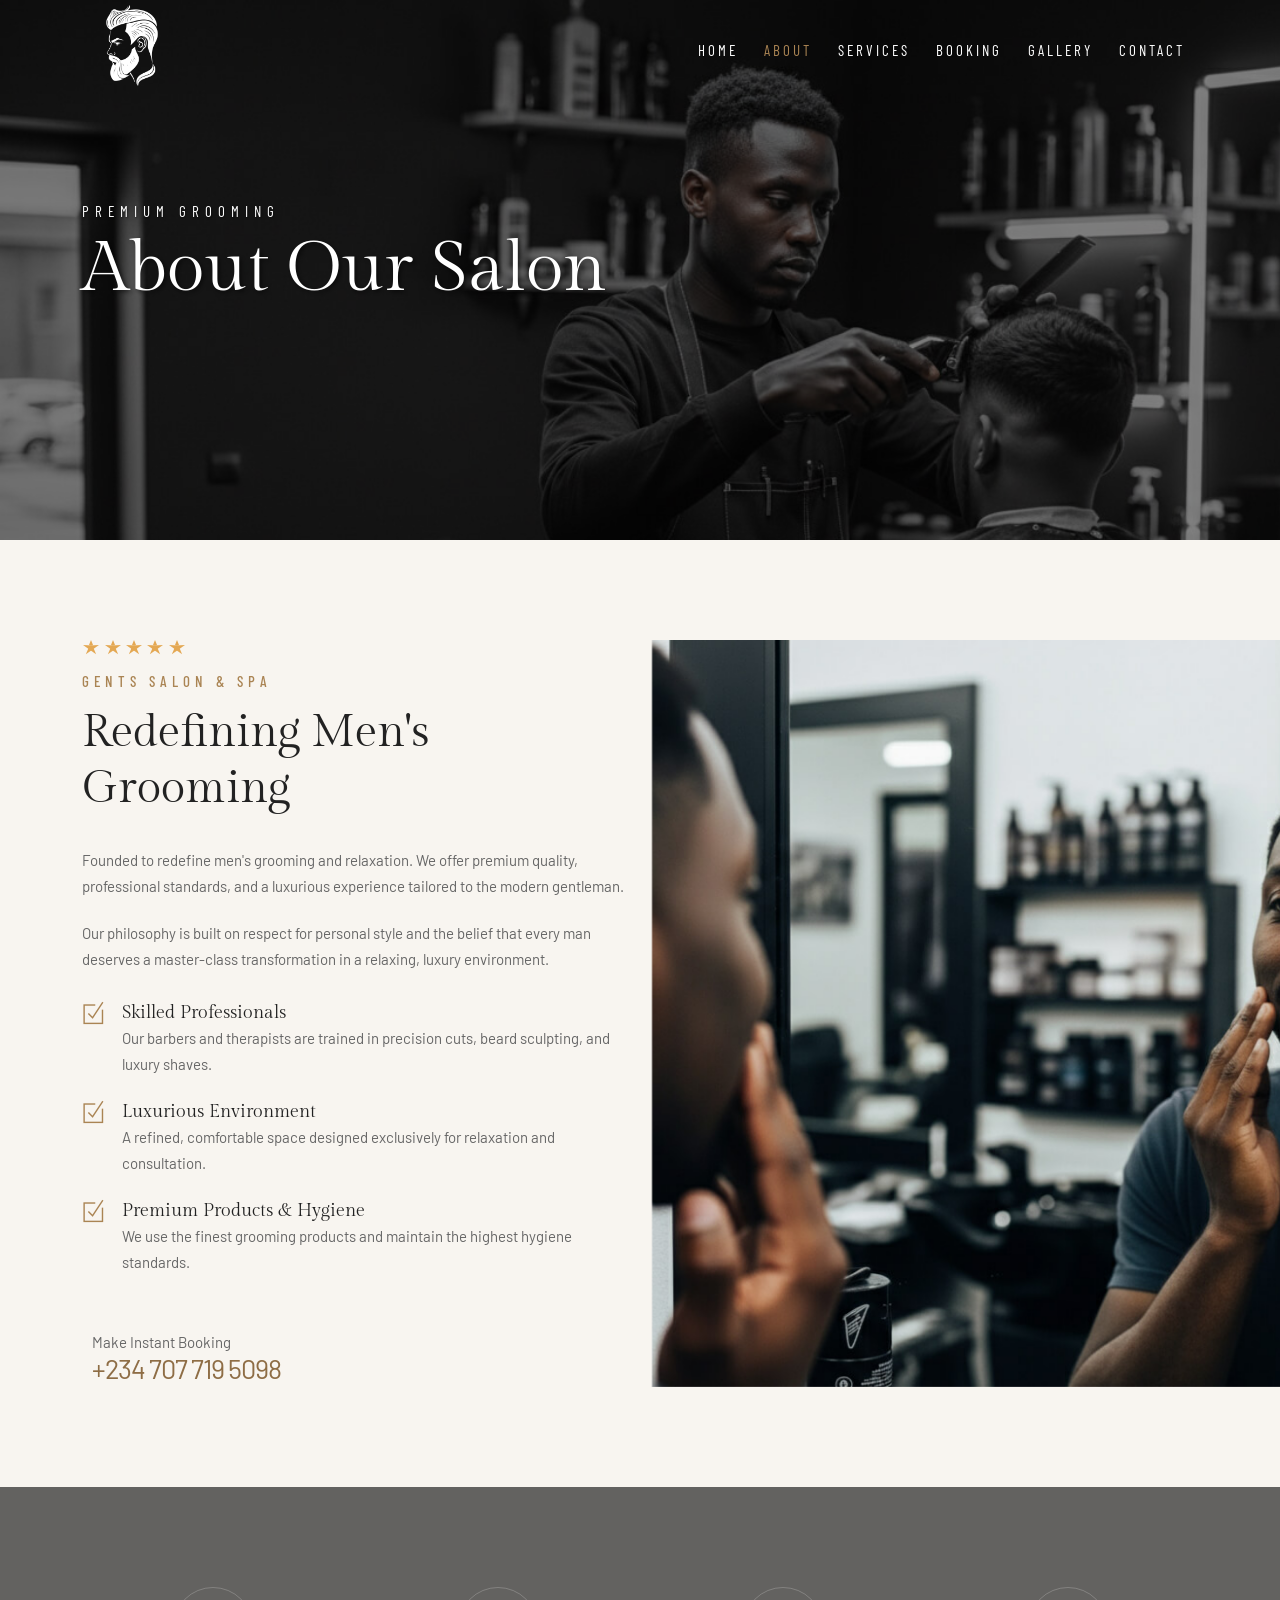
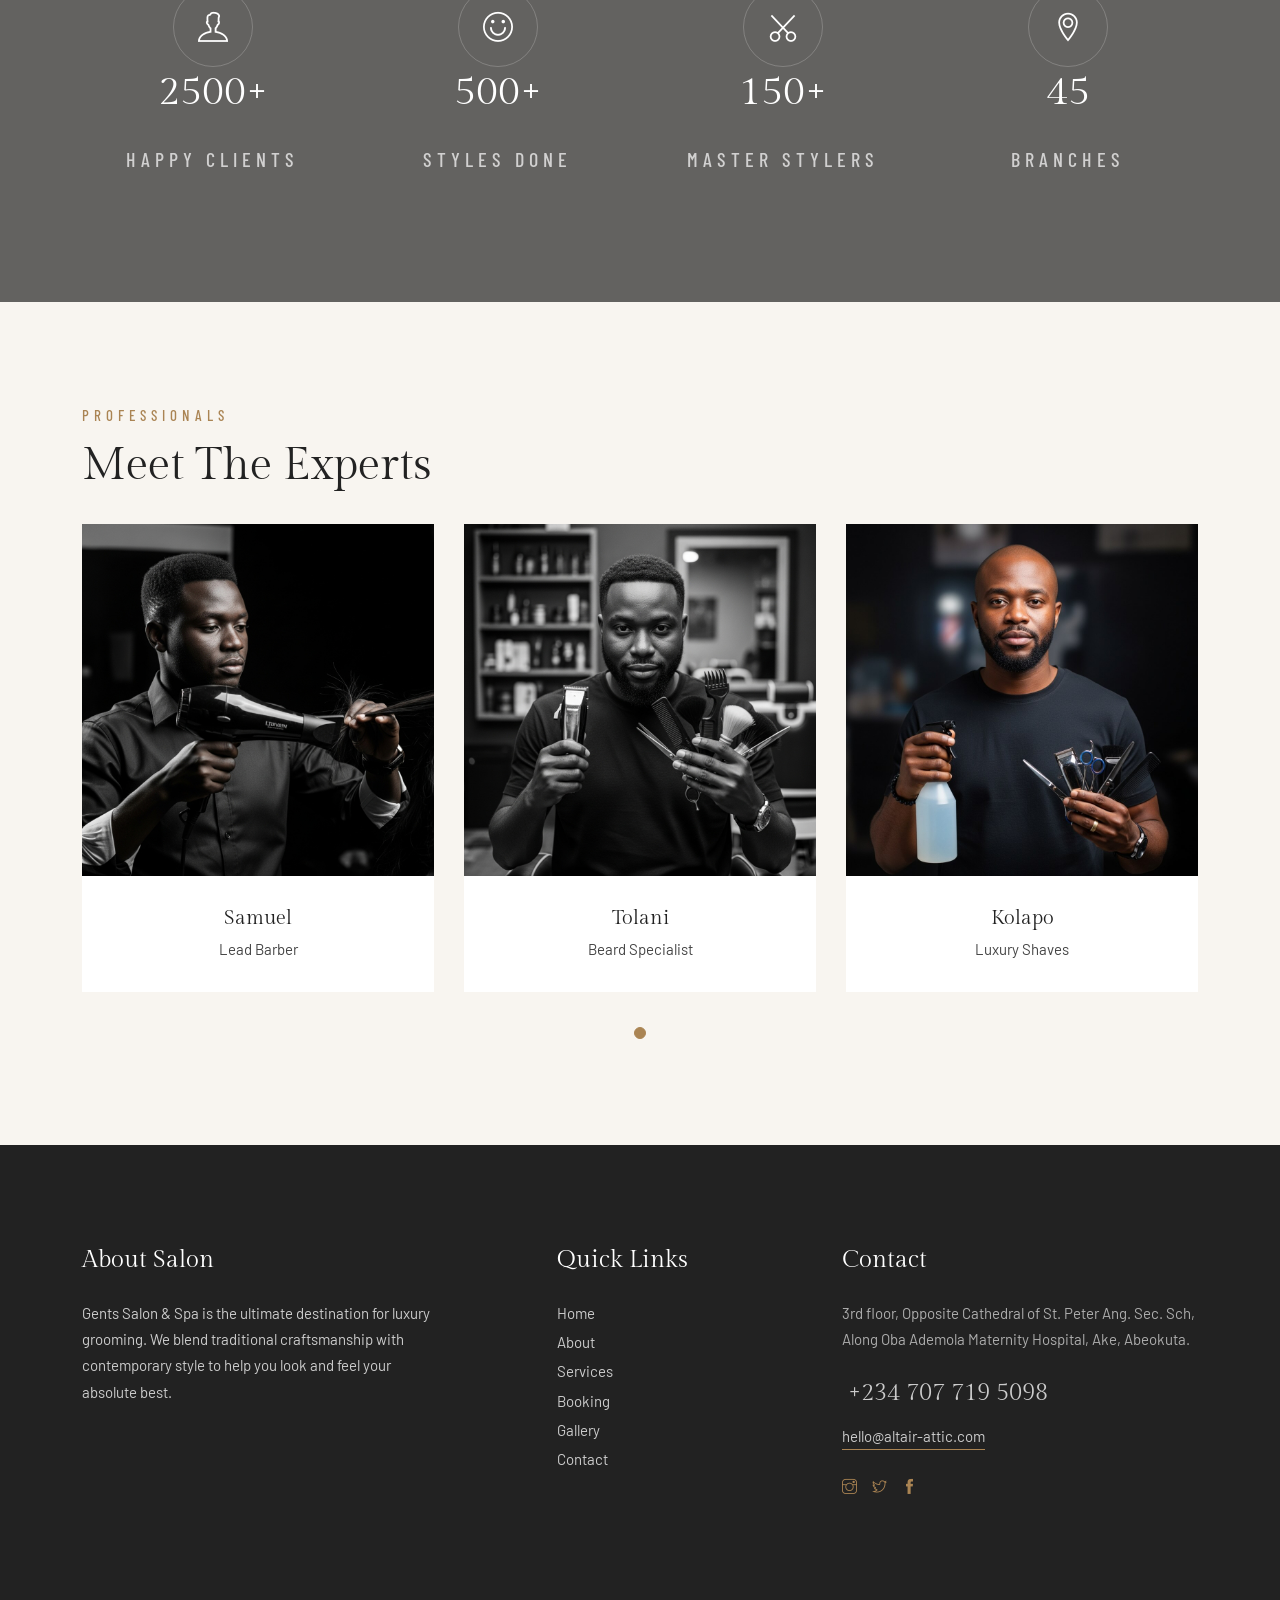
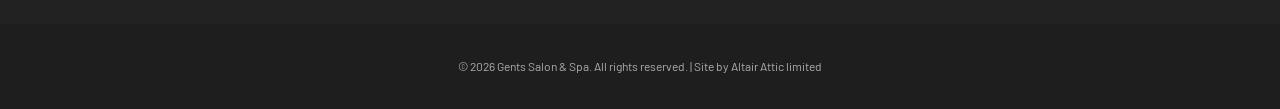
==== frontend1/about.html @ f6e3e0f7 "version2 salon code" ====
<!DOCTYPE html>
<html lang="en">

<head>
    <meta charset="UTF-8">
    <meta http-equiv="X-UA-Compatible" content="IE=edge" />
    <meta name="viewport" content="width=device-width, initial-scale=1, maximum-scale=1" />
    <title>About Us | Gents Salon & Spa</title>
    <meta name="description"
        content="Learn about Gents Salon & Spa, our mission to redefine men's grooming, and our commitment to luxury and professional standards.">
    <link rel="shortcut icon" href="assets/images/logo3.png" type="image/png">
    <link rel="preconnect" href="https://fonts.googleapis.com">
    <link rel="preconnect" href="https://fonts.gstatic.com" crossorigin>
    <link
        href="https://fonts.googleapis.com/css2?family=Barlow+Condensed:wght@300;400&family=Barlow:wght@400&family=Gilda+Display&display=swap"
        rel="stylesheet">
    <link rel="stylesheet" href="assets/css/plugins.css" />
    <link rel="stylesheet" href="assets/css/style.css" />
    <link rel="stylesheet" href="assets/css/salon-custom.css" />
</head>

<body>

    <!-- Progress scroll totop -->
    <div class="progress-wrap cursor-pointer">
        <svg class="progress-circle svg-content" width="100%" height="100%" viewBox="-1 -1 102 102">
            <path d="M50,1 a49,49 0 0,1 0,98 a49,49 0 0,1 0,-98" />
        </svg>
    </div>
    <!-- Navbar -->
    <nav class="navbar navbar-expand-lg">
        <div class="container">
            <!-- Logo -->
            <div class="logo-wrapper">
                <a class="logo" href="index.html"> <img src="assets/images/logo3.png" class="logo-img" alt=""> </a>
            </div>
            <!-- Button -->
            <button class="navbar-toggler" type="button" data-bs-toggle="collapse" data-bs-target="#navbar"
                aria-controls="navbar" aria-expanded="false" aria-label="Toggle navigation"> <span
                    class="navbar-toggler-icon"><i class="ti-menu"></i></span> </button>
            <!-- Menu -->
            <div class="collapse navbar-collapse" id="navbar">
                <ul class="navbar-nav ms-auto">
                    <li class="nav-item"><a class="nav-link" href="index.html">Home</a></li>
                    <li class="nav-item"><a class="nav-link active" href="about.html">About</a></li>
                    <li class="nav-item"><a class="nav-link" href="services.html">Services</a></li>
                    <li class="nav-item"><a class="nav-link" href="booking.html">Booking</a></li>
                    <li class="nav-item"><a class="nav-link" href="gallery.html">Gallery</a></li>
                    <li class="nav-item"><a class="nav-link" href="contact.html">Contact</a></li>
                </ul>
            </div>
        </div>
    </nav>
    <!-- Header Banner -->
    <div class="banner-header section-padding valign bg-img bg-fixed" data-overlay-dark="5"
        data-background="assets/images/slider/slider1.jpg">
        <div class="container">
            <div class="row">
                <div class="col-md-12 caption">
                    <h5>Premium Grooming</h5>
                    <h1>About Our Salon</h1>
                </div>
            </div>
        </div>
    </div>
    <!-- About -->
    <section class="about section-padding">
        <div class="container">
            <div class="row">
                <div class="col-md-6 mb-30 animate-box" data-animate-effect="fadeInUp">
                    <span>
                        <i class="star-rating"></i>
                        <i class="star-rating"></i>
                        <i class="star-rating"></i>
                        <i class="star-rating"></i>
                        <i class="star-rating"></i>
                    </span>
                    <div class="section-subtitle">Gents Salon & Spa</div>
                    <div class="section-title">Redefining Men's Grooming</div>
                    <p>Founded to redefine men's grooming and relaxation. We offer premium quality, professional
                        standards, and a luxurious experience tailored to the modern gentleman.</p>
                    <p>Our philosophy is built on respect for personal style and the belief that every man deserves a
                        master-class transformation in a relaxing, luxury environment.</p>

                    <ul class="list-unstyled mt-30">
                        <li class="d-flex align-items-start mb-20">
                            <div class="icon color-5 me-3" style="font-size: 24px;"><i class="ti-check-box"></i></div>
                            <div>
                                <h6 class="mb-0"
                                    style="color: #222; font-size: 18px; text-transform: none; letter-spacing: normal;">
                                    Skilled Professionals</h6>
                                <p class="mb-4">Our barbers and therapists are trained in precision cuts, beard
                                    sculpting, and luxury shaves.</p>
                            </div>
                        </li>
                        <li class="d-flex align-items-start mb-20">
                            <div class="icon color-5 me-3" style="font-size: 24px;"><i class="ti-check-box"></i></div>
                            <div>
                                <h6 class="mb-0"
                                    style="color: #222; font-size: 18px; text-transform: none; letter-spacing: normal;">
                                    Luxurious Environment</h6>
                                <p class="mb-4">A refined, comfortable space designed exclusively for relaxation and
                                    consultation.</p>
                            </div>
                        </li>
                        <li class="d-flex align-items-start">
                            <div class="icon color-5 me-3" style="font-size: 24px;"><i class="ti-check-box"></i></div>
                            <div>
                                <h6 class="mb-0"
                                    style="color: #222; font-size: 18px; text-transform: none; letter-spacing: normal;">
                                    Premium Products & Hygiene</h6>
                                <p class="mb-4">We use the finest grooming products and maintain the highest hygiene
                                    standards.</p>
                            </div>
                        </li>
                    </ul>

                    <!-- reservation -->
                    <div class="reservations mt-30">
                        <div class="icon"><span class="flaticon flaticon-call"></span></div>
                        <div class="text">
                            <p>Make Instant Booking</p> <a href="tel:+2347077195098">+234 707 719 5098</a>
                        </div>
                    </div>
                </div>
                <div class="col-md-6 mb-md-0 mb-30 animate-box" data-animate-effect="fadeInUp">
                    <div class="gallery-img" style="height: 100%; width: 120%;">
                        <img src="assets/images/slider/slider2.jpg" alt="" class="about-img">
                    </div>
                </div>
            </div>
        </div>
    </section>

    <!-- Facts Section -->
    <section class="section-padding bg-fixed bg-img" data-overlay-dark="6"
        data-background="assets/images/slider/slider3.jpg">
        <div class="container">
            <div class="row">
                <div class="col-md-3">
                    <div class="text-center mb-30">
                        <div class="icon-circle-wrap rounded-circle mx-auto mb-20"
                            style="width: 80px; height: 80px; border: 1px solid rgba(255,255,255,0.2); display: flex; align-items: center; justify-content: center;">
                            <i class="ti-user" style="font-size: 30px; color: #fff;"></i>
                        </div>
                        <h2 class="section-title text-white mb-0" style="font-size: 40px !important;">2500+</h2>
                        <h6 class="section-subtitle" style="color: rgba(255,255,255,0.7) !important;">Happy Clients</h6>
                    </div>
                </div>
                <div class="col-md-3">
                    <div class="text-center mb-30">
                        <div class="icon-circle-wrap rounded-circle mx-auto mb-20"
                            style="width: 80px; height: 80px; border: 1px solid rgba(255,255,255,0.2); display: flex; align-items: center; justify-content: center;">
                            <i class="ti-face-smile" style="font-size: 30px; color: #fff;"></i>
                        </div>
                        <h2 class="section-title text-white mb-0" style="font-size: 40px !important;">500+</h2>
                        <h6 class="section-subtitle" style="color: rgba(255,255,255,0.7) !important;">Styles Done</h6>
                    </div>
                </div>
                <div class="col-md-3">
                    <div class="text-center mb-30">
                        <div class="icon-circle-wrap rounded-circle mx-auto mb-20"
                            style="width: 80px; height: 80px; border: 1px solid rgba(255,255,255,0.2); display: flex; align-items: center; justify-content: center;">
                            <i class="ti-cut" style="font-size: 30px; color: #fff;"></i>
                        </div>
                        <h2 class="section-title text-white mb-0" style="font-size: 40px !important;">150+</h2>
                        <h6 class="section-subtitle" style="color: rgba(255,255,255,0.7) !important;">Master Stylers
                        </h6>
                    </div>
                </div>
                <div class="col-md-3">
                    <div class="text-center mb-30">
                        <div class="icon-circle-wrap rounded-circle mx-auto mb-20"
                            style="width: 80px; height: 80px; border: 1px solid rgba(255,255,255,0.2); display: flex; align-items: center; justify-content: center;">
                            <i class="ti-location-pin" style="font-size: 30px; color: #fff;"></i>
                        </div>
                        <h2 class="section-title text-white mb-0" style="font-size: 40px !important;">45</h2>
                        <h6 class="section-subtitle" style="color: rgba(255,255,255,0.7) !important;">Branches</h6>
                    </div>
                </div>
            </div>
        </div>
    </section>

    <!-- Team -->
    <section class="team section-padding bg-cream">
        <div class="container">
            <div class="row">
                <div class="col-md-12">
                    <div class="section-subtitle">Professionals</div>
                    <div class="section-title">Meet The Experts</div>
                </div>
            </div>
            <div class="row">
                <div class="col-md-12 owl-carousel owl-theme">
                    <div class="item">
                        <div class="img"> <img src="assets/images/style/style1.png" alt=""> </div>
                        <div class="info">
                            <h6>Samuel</h6>
                            <p>Lead Barber</p>
                            <div class="social valign">
                                <div class="full-width">
                                    <a href="#"><i class="ti-instagram"></i></a>
                                    <a href="#"><i class="ti-facebook"></i></a>
                                </div>
                            </div>
                        </div>
                    </div>
                    <div class="item">
                        <div class="img"> <img src="assets/images/style/style2.png" alt=""> </div>
                        <div class="info">
                            <h6>Tolani</h6>
                            <p>Beard Specialist</p>
                            <div class="social valign">
                                <div class="full-width">
                                    <a href="#"><i class="ti-instagram"></i></a>
                                    <a href="#"><i class="ti-facebook"></i></a>
                                </div>
                            </div>
                        </div>
                    </div>
                    <div class="item">
                        <div class="img"> <img src="assets/images/style/style3.png" alt=""> </div>
                        <div class="info">
                            <h6>Kolapo</h6>
                            <p>Luxury Shaves</p>
                            <div class="social valign">
                                <div class="full-width">
                                    <a href="#"><i class="ti-instagram"></i></a>
                                    <a href="#"><i class="ti-facebook"></i></a>
                                </div>
                            </div>
                        </div>
                    </div>
                </div>
            </div>
        </div>
    </section>

    <!-- Footer -->
    <footer class="footer">
        <div class="footer-top">
            <div class="container">
                <div class="row">
                    <div class="col-md-4">
                        <div class="footer-column footer-about">
                            <h3 class="footer-title">About Salon</h3>
                            <p class="footer-about-text">Gents Salon & Spa is the ultimate destination for luxury
                                grooming. We blend traditional craftsmanship with contemporary style to help you look
                                and feel your absolute best.</p>
                        </div>
                    </div>
                    <div class="col-md-3 offset-md-1">
                        <div class="footer-column footer-explore clearfix">
                            <h3 class="footer-title">Quick Links</h3>
                            <ul class="footer-explore-list list-unstyled">
                                <li><a href="index.html">Home</a></li>
                                <li><a href="about.html">About</a></li>
                                <li><a href="services.html">Services</a></li>
                                <li><a href="booking.html">Booking</a></li>
                                <li><a href="gallery.html">Gallery</a></li>
                                <li><a href="contact.html">Contact</a></li>
                            </ul>
                        </div>
                    </div>
                    <div class="col-md-4">
                        <div class="footer-column footer-contact">
                            <h3 class="footer-title">Contact</h3>
                            <p class="footer-contact-text">3rd floor, Opposite Cathedral of St. Peter Ang. Sec. Sch,
                                Along Oba Ademola Maternity Hospital, Ake, Abeokuta.</p>
                            <div class="footer-contact-info">
                                <p class="footer-contact-phone"><span class="flaticon flaticon-call"></span> +234 707
                                    719 5098
                                </p>
                                <p class="footer-contact-mail">hello@altair-attic.com</p>
                            </div>
                            <div class="footer-about-social-list">
                                <a href="#"><i class="ti-instagram"></i></a>
                                <a href="#"><i class="ti-twitter"></i></a>
                                <a href="#"><i class="ti-facebook"></i></a>
                            </div>
                        </div>
                    </div>
                </div>
            </div>
        </div>
        <div class="footer-bottom">
            <div class="container">
                <div class="row">
                    <div class="col-md-12">
                        <div class="footer-bottom-inner">
                            <p class="footer-bottom-copy-right">&copy; 2026 Gents Salon & Spa. All rights reserved. |
                                Site by Altair Attic limited
                            </p>
                        </div>
                    </div>
                </div>
            </div>
        </div>
    </footer>
    <!-- jQuery -->
    <script src="assets/js/jquery-3.7.1.min.js"></script>
    <script src="assets/js/jquery-migrate-3.5.0.min.js"></script>
    <script src="assets/js/modernizr-2.6.2.min.js"></script>
    <script src="assets/js/imagesloaded.pkgd.min.js"></script>
    <script src="assets/js/jquery.isotope.v3.0.2.js"></script>
    <script src="assets/js/pace.js"></script>
    <script src="assets/js/popper.min.js"></script>
    <script src="assets/js/bootstrap.min.js"></script>
    <script src="assets/js/scrollIt.min.js"></script>
    <script src="assets/js/jquery.waypoints.min.js"></script>
    <script src="assets/js/owl.carousel.min.js"></script>
    <script src="assets/js/jquery.stellar.min.js"></script>
    <script src="assets/js/jquery.magnific-popup.js"></script>
    <script src="assets/js/YouTubePopUp.js"></script>
    <script src="assets/js/select2.js"></script>
    <script src="assets/js/datepicker.js"></script>
    <script src="assets/js/smooth-scroll.min.js"></script>
    <script src="assets/js/custom.js"></script>
</body>

</html>
---- frontend1/assets/css/style.css ----
/* -------------------------------------------------------

 01. Basics style
 02. Helper style
 03. Selection style 
 04. Preloader style
 05. Owl-Theme custom style
 06. Section style
 07. Navbar style
 08. Header style
 09. Slider-fade style (Homepage Slider)
 10. Slider style (Inner Page Slider)
 11. Kenburns Slider style
 12. Slider Grid Background style
 13. Page Banner Header style
 14. Video Background style
 15. Team style
 16. Rooms 2 style
 17. Rooms 3 style
 18. Rooms Page style
 19. Services style
 20. Restaurant Menu style
 21. Facilties style
 22. Clients style
 23. Gallery style
 24. Promo Video and Testimonials style
 25. Booking style
 26. Pricing style
 27. Careers style
 28. Accordion Box (for Faqs) style
 29. News 1 style
 30. News 2 style
 31. Post style
 32. Contact style
 33. Buttons style
 34. Coming Soon
 35. 404 Page style
 36. Footer style
 37. toTop Button style
 38. Overlay Effect Bg image style
 39. Responsive (Media Query)
 
------------------------------------------------------- */


/* ======= Basic style ======= */
html,
body {
    -moz-osx-font-smoothing: grayscale;
    -webkit-font-smoothing: antialiased;
    -moz-font-smoothing: antialiased;
    font-smoothing: antialiased;
}
* {
    margin: 0;
    padding: 0;
    -webkit-box-sizing: border-box;
    box-sizing: border-box;
    outline: none;
    list-style: none;
    word-wrap: break-word;
}
body {
    font-family: 'Barlow', sans-serif;
    font-size: 15px;
    font-weight: 400;
    line-height: 1.75em;
    color: #666;
    overflow-x: hidden !important;
}
p {
    font-family: 'Barlow', sans-serif;
    font-size: 15px;
    font-weight: 400;
    line-height: 1.75em;
    color: #666;
    margin-bottom: 20px;
}
h1,
h2,
h3,
h4,
h5,
h6 {
    font-family: 'Gilda Display', serif;;
    font-weight: 400;
    line-height: 1.25em;
    margin: 0 0 20px 0;
    color: #222;
}
img {
    width: 100%;
    height: auto;
}
img {
    -webkit-transition: all 0.5s;
    -o-transition: all 0.5s;
    transition: all 0.5s;
    color: #f4f4f4;
}
span,
a,
a:hover {
    display: inline-block;
    text-decoration: none;
    color: inherit;
}
b {
    font-weight: 400;
    color: #aa8453;
}

/* text field */
input[type="password"]:focus,
input[type="email"]:focus,
input[type="text"]:focus,
input[type="file"]:focus,
input[type="radio"]:focus,
input[type="checkbox"]:focus,
textarea:focus {
    outline: none;
}
input[type="password"],
input[type="email"],
input[type="text"],
input[type="file"],
textarea {
    max-width: 100%;
    margin-bottom: 15px;
    padding: 10px 0;
    height: auto;
    background-color: transparent;
    -webkit-box-shadow: none;
    box-shadow: none;
    border-width: 0 0 1px;
    border-style: solid;
    display: block;
    width: 100%;
    line-height: 1.5em;
    font-family: 'Barlow', sans-serif;
    font-size: 15px;
    font-weight: 400;
    color: #666;
    background-image: none;
    border-bottom: 1px solid #ececec;
    border-color: ease-in-out .15s, box-shadow ease-in-out .15s;
}
input:focus,
textarea:focus {
    border-bottom-width: 1px;
    border-color: #aa8453;
}
input[type="submit"],
input[type="reset"],
input[type="button"],
button {
    text-shadow: none;
    -webkit-box-shadow: none;
    box-shadow: none;
    line-height: 1.75em;
    -webkit-transition: background-color .15s ease-out;
    transition: background-color .15s ease-out;
    background: transparent;
    border: 0px solid transparent;
}
input[type="submit"]:hover,
input[type="reset"]:hover,
input[type="button"]:hover,
button:hover {
    border: 0px solid transparent;
}
select {
    padding: 10px;
    border-radius: 5px;
}
table,
th,
tr,
td {
    border: 1px solid #f8f5f0;
}
th,
tr,
td {
    padding: 10px;
}
input[type="radio"],
input[type="checkbox"] {
    display: inline;
}
input[type="submit"] {
    font-weight: 400;
    font-family: 'Gilda Display', serif;;
    text-transform: uppercase;
    background: #aa8453;
    color: #fff;
    padding: 8px 24px;
    margin: 0;
    position: relative;
    font-size: 15px;
    letter-spacing: 3px;
}
.alert-success {
    background: transparent;
    color: #666;
    border: 1px solid #aa8453;
    border-radius: 0px;
}

/* placeholder */
::-webkit-input-placeholder {
    color: #666;
    font-size: 15px;
    font-weight: 400;
}
:-moz-placeholder {
    color: #666;
}
::-moz-placeholder {
    color: #666;
    opacity: 1;
}
:-ms-input-placeholder {
    color: #666;
}

/* blockquote */
blockquote {
    padding: 45px;
    display: block;
    position: relative;
    background-color: #f8f5f0;
    overflow: hidden;
    margin: 35px 0;
    font-size: 15px;
    font-weight: 400;
    line-height: 1.75em;
    color: #666;
}
blockquote p {
    font-family: inherit;
    margin-bottom: 0 !important;
    color: inherit;
    max-width: 650px;
    width:100%;
    position:relative;
    z-index:3;
}
blockquote:before {
    content: '\e645';
    font-family: 'Themify';
    position: absolute;
    right: 40px;
    bottom: 40px;
    font-size: 110px;
    opacity: 0.07;
    line-height: 1;
    color: #222;
}
blockquote p {
    margin-bottom: 0;
}
blockquote p a {
    color:inherit;
}
blockquote cite {
    display:inline-block;
    font-size: 15px;
    position:relative;
    padding-left: 60px;
    border-color:inherit;
    line-height:1;
    margin-top: 22px;
    font-style:normal;
    color: #aa8453;
    font-weight: 400;
}
blockquote cite:before {
    content: '';
    position: absolute;
    left: 0;
    bottom: 5px;
    width: 45px;
    height: 1px;
    border-top: 1px solid; 
    border-color:inherit;
    color: #aa8453;
}


/* ======= Helper style ======= */
.mt-0 {
  margin-top: 0 !important;
}
.mt-15 {
  margin-top: 15px !important;
}
.mt-20 {
  margin-top: 20px !important;
}
.mt-30 {
  margin-top: 30px !important;
}
.mt-60 {
  margin-top: 60px !important;
}
.mt-90 {
  margin-top: 90px !important;
}
.mb-0 {
  margin-bottom: 0 !important;
}
.mb-30 {
  margin-bottom: 30px !important;
}
.mb-60 {
  margin-bottom: 60px !important;
}
.mb-90 {
  margin-bottom: 90px !important;
}
.pb-0 {
  padding-bottom: 0 !important;
}
.no-padding {
  padding: 0 !important;
}

/* important */
.o-hidden {
    overflow: hidden;
}
.position-re {
    position: relative;
}
.full-width {
    width: 100%;
}
.bg-img {
    background-size: cover;
    background-repeat: no-repeat;
}
.bg-fixed {
    background-attachment: fixed;
}
.pattern {
    background-repeat: repeat;
    background-size: auto;
}
.bold {
    font-weight: 600;
}
.count {
    font-family: 'Gilda Display', serif;;
}
.valign {
    display: -webkit-box;
    display: -ms-flexbox;
    display: flex;
    -webkit-box-align: center;
    -ms-flex-align: center;
    align-items: center;
}
.v-middle {
    position: absolute;
    width: 100%;
    top: 50%;
    left: 0;
    -webkit-transform: translate(0%, -50%);
    transform: translate(0%, -50%);
}
.v-bottom {
    position: absolute;
    width: 100%;
    bottom: 5%;
    left: 0;
    -webkit-transform: translate(0%, -5%);
    transform: translate(0%, -5%);
}
.js .animate-box {
    opacity: 0;
}

:root { scroll-behavior: auto; }

.owl-carousel .owl-nav button.owl-next, 
.owl-carousel .owl-nav button.owl-prev, 
.owl-carousel button.owl-dot {
    outline: none;
}

/* background & color */
.bg-blck {
    background: #222;
}
.bg-cream {
    background: #f8f5f0 ;
}
.color-1 {
color: #fff;
}
.color-2 {
color: #adadad;
}
.color-3 {
color: #666;
}
.color-4 {
color: #222;
}
.color-5 {
color: #aa8453;
}

/* star - white  */
.star {
  position: relative;
  display: inline-block;
  width: 0;
  height: 0;
  margin-left: 0.9em;
  margin-right: 0.9em;
  margin-bottom: 1.2em;
  border-right: 0.3em solid transparent;
  border-bottom: 0.7em solid #fff;
  border-left: 0.3em solid transparent;
  /* Controlls the size of the stars. */
  font-size: 8px;
}
.star:before, .star:after {
  content: "";
  display: block;
  width: 0;
  height: 0;
  position: absolute;
  top: 0.6em;
  left: -1em;
  border-right: 1em solid transparent;
  border-bottom: 0.7em solid #fff;
  border-left: 1em solid transparent;
  transform: rotate(-35deg);
}
.star:after {
  transform: rotate(35deg);
}
/* Star rating  */
.star-rating {
  position: relative;
  display: inline-block;
  width: 0;
  height: 0;
  margin-left: 0.9em;
  margin-right: 0.9em;
  margin-bottom: 2em;
  border-right: 0.3em solid transparent;
  border-bottom: 0.7em solid #e4a853;
  border-left: 0.3em solid transparent;
  /* Controlls the size of the stars. */
  font-size: 8px;
}
.star-rating:before, .star-rating:after {
  content: "";
  display: block;
  width: 0;
  height: 0;
  position: absolute;
  top: 0.6em;
  left: -1em;
  border-right: 1em solid transparent;
  border-bottom: 0.7em solid #e4a853;
  border-left: 1em solid transparent;
  transform: rotate(-35deg);
}
.star-rating:after {
  transform: rotate(35deg);
}


/* ======= Selection style ======= */
::-webkit-selection {
    color: #fff;
    background: #aa8453;
}
::-moz-selection {
    color: #fff;
    background: #aa8453;
}
::selection {
    color: #fff;
    background: #aa8453;
}


/* ======= Preloader style ======= */
.preloader-bg,
#preloader {
    position: fixed;
    width: 100%;
    height: 100%;
    overflow: hidden;
    background: #fff;
    z-index: 999999;
}
#preloader {
    display: table;
    table-layout: fixed;
}
#preloader-status {
    display: table-cell;
    vertical-align: middle;
}
.preloader-position {
    position: relative;
    margin: 0 auto;
    text-align: center;
    -webkit-box-sizing: border-box;
    -moz-box-sizing: border-box;
    -ms-box-sizing: border-box;
    -o-box-sizing: border-box;
    box-sizing: border-box;
}
.loader {
    position: relative;
    width: 70px;
    height: 70px;
    left: 50%;
    top: auto;
    margin-left: -35px;
    margin-top: 1px;
    -webkit-animation: rotate 1s infinite linear;
    -moz-animation: rotate 1s infinite linear;
    -ms-animation: rotate 1s infinite linear;
    -o-animation: rotate 1s infinite linear;
    animation: rotate 1s infinite linear;
    border: 1px solid rgba(0,0,0, 0.1);
    -webkit-border-radius: 50%;
    -moz-border-radius: 50%;
    -ms-border-radius: 50%;
    -o-border-radius: 50%;
    border-radius: 50%;
}
.loader span {
    position: absolute;
    width: 70px;
    height: 70px;
    top: -1px;
    left: -1px;
    border: 1px solid transparent;
    border-top: 1px solid #aa8453;
    -webkit-border-radius: 50%;
    -moz-border-radius: 50%;
    -ms-border-radius: 50%;
    -o-border-radius: 50%;
    border-radius: 50%;
}
@-webkit-keyframes rotate {
    0% {
        -webkit-transform: rotate(0deg);
    }
    100% {
        -webkit-transform: rotate(360deg);
    }
}
@keyframes rotate {
    0% {
        transform: rotate(0deg);
    }
    100% {
        transform: rotate(360deg);
    }
}


/* ======= Owl-Theme custom style ======= */
.owl-theme .owl-nav.disabled + .owl-dots {
    margin-top: 0px;
    line-height: 1.5;
    display: block;
    outline: none;
}
.owl-theme .owl-dots .owl-dot span {
    width: 12px;
    height: 12px;
    margin: 0 3px;
    border-radius: 50%;
    background: transparent;
    border: 1px solid #ADADAD;
}
.owl-theme .owl-dots .owl-dot.active span,
.owl-theme .owl-dots .owl-dot:hover span {
    background: #aa8453;
    border: 1px solid #aa8453;
}




/* === owl carousel nav style  === */
.clients .owl-theme .owl-nav,
.team .owl-theme .owl-nav,
.slider-grid-bg .owl-theme .owl-nav,
.news .owl-theme .owl-nav,
.pricing .owl-theme .owl-nav,
.testimonials .owl-theme .owl-nav,
.rooms-page .owl-theme .owl-nav,
.rooms3 .owl-theme .owl-nav,
.rooms2 .owl-theme .owl-nav,
.rooms1 .owl-theme .owl-nav {
    position: absolute!important;
    top: 35%!important;
    bottom: auto!important;
    width: 100%
}
.clients .owl-theme .owl-nav,
.team .owl-theme .owl-nav,
.slider-grid-bg .owl-theme .owl-nav,
.news .owl-theme .owl-nav,
.pricing .owl-theme .owl-nav,
.testimonials .owl-theme .owl-nav,
.rooms-page .owl-theme .owl-nav,
.rooms3 .owl-theme .owl-nav,
.rooms2 .owl-theme .owl-nav,
.rooms1 .owl-theme .owl-nav{
    position: relative;
    position: absolute;
    bottom: 0;
    left: 50%;
    -webkit-transform: translateX(-50%);
    -ms-transform: translateX(-50%);
    transform: translateX(-50%);
}
.clients .owl-theme .owl-prev,
.team .owl-theme .owl-prev,
.slider-grid-bg .owl-theme .owl-prev,
.news .owl-theme .owl-prev,
.pricing .owl-theme .owl-prev,
.testimonials .owl-theme .owl-prev,
.rooms-page .owl-theme .owl-prev,
.rooms3 .owl-theme .owl-prev,
.rooms2 .owl-theme .owl-prev,
.rooms1 .owl-theme .owl-prev {
    left: 10px!important
}
.clients .owl-theme .owl-next,
.team .owl-theme .owl-next,
.slider-grid-bg .owl-theme .owl-next,
.news .owl-theme .owl-next,
.pricing .owl-theme .owl-next,
.testimonials .owl-theme .owl-next,
.rooms-page .owl-theme .owl-next,
.rooms3 .owl-theme .owl-next,
.rooms2 .owl-theme .owl-next,
.rooms1 .owl-theme .owl-next {
    right: 10px!important
}
.clients .owl-theme .owl-prev,
.clients .owl-theme .owl-next,
.team .owl-theme .owl-prev,
.team .owl-theme .owl-next,
.slider-grid-bg .owl-theme .owl-prev,
.slider-grid-bg .owl-theme .owl-next,
.news .owl-theme .owl-prev,
.news .owl-theme .owl-next,
.pricing .owl-theme .owl-prev,
.pricing .owl-theme .owl-next,
.testimonials .owl-theme .owl-prev,
.testimonials .owl-theme .owl-next,
.rooms-page .owl-theme .owl-prev,
.rooms-page .owl-theme .owl-next,
.rooms3 .owl-theme .owl-prev,
.rooms3 .owl-theme .owl-next,
.rooms2 .owl-theme .owl-prev,
.rooms2 .owl-theme .owl-next,
.rooms1 .owl-theme .owl-prev,
.rooms1 .owl-theme .owl-next {
    color: #fff;
    position: absolute!important;
    top: 50%;
    padding: 0;
    height: 50px;
    width: 50px;
    border-radius: 0%;
    -webkit-transform: translateY(-50%);
    -ms-transform: translateY(-50%);
    transform: translateY(-50%);
    background: #272727;
    border: 1px solid #272727;
    line-height: 0;
    text-align: center;
    font-size: 16px
}
.clients .owl-theme .owl-prev>span,
.clients .owl-theme .owl-next>span,
.team .owl-theme .owl-prev>span,
.team .owl-theme .owl-next>span,
.slider-grid-bg .owl-theme .owl-prev>span,
.slider-grid-bg .owl-theme .owl-next>span,
.news .owl-theme .owl-prev>span,
.news .owl-theme .owl-next>span,
.pricing .owl-theme .owl-prev>span,
.pricing .owl-theme .owl-next>span,
.testimonials .owl-theme .owl-prev>span,
.testimonials .owl-theme .owl-next>span,
.rooms-page .owl-theme .owl-prev>span,
.rooms-page .owl-theme .owl-next>span,
.rooms3 .owl-theme .owl-prev>span,
.rooms3 .owl-theme .owl-next>span,
.rooms2 .owl-theme .owl-prev>span,
.rooms2 .owl-theme .owl-next>span,
.rooms1 .owl-theme .owl-prev>span,
.rooms1 .owl-theme .owl-next>span {
    position: absolute;
    line-height: 0;
    top: 50%;
    left: 50%;
    -webkit-transform: translate(-50%, -50%);
    -ms-transform: translate(-50%, -50%);
    transform: translate(-50%, -50%)
}
.clients .owl-theme .owl-nav [class*=owl-],
.team .owl-theme .owl-nav [class*=owl-],
.slider-grid-bg .owl-theme .owl-nav [class*=owl-],
.news .owl-theme .owl-nav [class*=owl-],
.pricing .owl-theme .owl-nav [class*=owl-],
.testimonials .owl-theme .owl-nav [class*=owl-],
.rooms-page .owl-theme .owl-nav [class*=owl-],
.rooms3 .owl-theme .owl-nav [class*=owl-],
.rooms2 .owl-theme .owl-nav [class*=owl-],
.rooms1 .owl-theme .owl-nav [class*=owl-] {
    width: 40px;
    height: 40px;
    line-height: 34px;
    background: transparent;
    color: #fff;
    font-size: 11px;
    margin-right: 15px;
    margin-left: 15px;
    cursor: pointer;
    border: 1px solid rgba(255,255,255, 0.7);
    border-radius: 100%;
    transition: all 0.2s ease-in-out;
    transform: scale(1.0);
}
.clients .owl-theme .owl-nav [class*=owl-]:hover,
.team .owl-theme .owl-nav [class*=owl-]:hover,
.slider-grid-bg .owl-theme .owl-nav [class*=owl-]:hover,
.news .owl-theme .owl-nav [class*=owl-]:hover,
.pricing .owl-theme .owl-nav [class*=owl-]:hover,
.testimonials .owl-theme .owl-nav [class*=owl-]:hover,
.rooms-page .owl-theme .owl-nav [class*=owl-]:hover,
.rooms3 .owl-theme .owl-nav [class*=owl-]:hover,
.rooms2 .owl-theme .owl-nav [class*=owl-]:hover,
.rooms1 .owl-theme .owl-nav [class*=owl-]:hover {
    transform: scale(0.9);
    background: transparent;
    border: 1px solid #b19777;
    color: #FFF;
}
@media screen and (max-width: 768px) {
    .clients .owl-theme .owl-nav,
    .team .owl-theme .owl-nav,
    .slider-grid-bg .owl-theme .owl-nav,
    .news .owl-theme .owl-nav,
    .pricing .owl-theme .owl-nav,
    .testimonials .owl-theme .owl-nav,
    .rooms-page .owl-theme .owl-nav,
    .rooms3 .owl-theme .owl-nav,
    .rooms2 .owl-theme .owl-nav,
    .rooms1 .owl-theme .owl-nav {
        display: none;
    }
}


.news .owl-theme .owl-nav [class*=owl-] {
    opacity: 0;
}
.news .owl-theme:hover .owl-nav [class*=owl-] {
    opacity: 1;
}


/* ======= Section style ======= */
.section-padding {
    padding: 120px 0;
}
.section-padding2 {
    padding: 0 0 120px 0;
}
.section-padding h6 {
    color: #aa8453;
    font-size: 20px;
    margin-bottom: 20px;
}
.section-subtitle {
    font-size: 15px;
    font-family: 'Barlow Condensed', sans-serif;
    font-weight: 400;
    color: #666;
    text-transform: uppercase;
    position: relative;
    letter-spacing: 6px;
    margin-bottom: 5px;
}
.section-subtitle span {
 color: #aa8453;
}
.section-title {
    font-size: 46px;
    font-family: 'Gilda Display', serif;
    font-weight: 400;
    color: #222;
    position: relative;
    margin-bottom: 20px;
    line-height: 1.25em;
}
.section-title span {
    color: #fff;
}


/* ======= Navbar style ======= */
.navbar {
    position: absolute;
    left: 0;
    top: 0;
    width: 100%;
    background: transparent;
    z-index: 99;
    padding-right: 0;
    padding-left: 0;
    padding-top: 0;
    padding-bottom: 0;
    height: 100px;
}
.navbar-toggler-icon {
    background-image: none;
}
.navbar .navbar-toggler-icon,
.navbar .icon-bar {
    color: #FFF;
}
.navbar .navbar-nav .nav-link {
    font-family: 'Barlow Condensed', sans-serif;
    font-size: 15px;
    font-weight: 400;
    color: #fff;
    margin: 1px;
    letter-spacing: 3px;
    text-transform: uppercase;
    -webkit-transition: all .4s;
    transition: all .4s;
    padding-right: 12px;
    padding-left: 12px;
}
.navbar .navbar-nav .nav-link.nav-color {
    color: #fff;
}
.navbar .navbar-nav .nav-link:hover {
    color: #aa8453;
}
.navbar .navbar-nav .active {
    color: #aa8453 !important;
}
.navbar .navbar-nav .active i {
    color: #aa8453;
}
.nav-scroll {
    background: #fff;
    padding: 0 0 0 0;
    position: fixed;
    top: -100px;
    left: 0;
    width: 100%;
    -webkit-transition: -webkit-transform .5s;
    transition: -webkit-transform .5s;
    transition: transform .5s;
    transition: transform .5s, -webkit-transform .5s;
    -webkit-transform: translateY(100px);
    transform: translateY(100px);
    -webkit-box-shadow: 0px 5px 15px rgb(15 36 84 / 5%);
    box-shadow: 0px 5px 15px rgb(15 36 84 / 5%);
    height: 90px;
}
.nav-scroll .navbar-toggler-icon,
.nav-scroll .icon-bar {
    color: #aa8453;
}
.nav-scroll .navbar-nav .nav-link {
    color: #222;
}
.nav-scroll .navbar-nav .active {
    color: #aa8453 !important;
}
.nav-scroll .navbar-nav .logo {
    padding: 15px 0;
    color: #fff;
}
.nav-scroll .logo-img {
    width: 160px;
}
.nav-scroll .logo-img {
    margin-bottom: 0px;
}
.nav-scroll .logo-wrapper .logo h2 {
    font-family: 'Gilda Display', serif;
    font-size: 27px;
    font-weight: 400;
    display: block;
    width: 100%;
    position: relative;
    color: #aa8453;
    margin-bottom: 0;
    padding: 20px 0;
    letter-spacing: 1px;
    text-align: center;
}
.nav-scroll .logo-wrapper .logo span {
    display: block;
    font-family: 'Barlow Condensed', sans-serif;
    font-size: 10px;
    color: #222;
    font-weight: 400;
    letter-spacing: 1px;
    display: block;
    margin-top: 0px;
    line-height: 1.2em;
    text-transform: uppercase;
    letter-spacing: 6px;
}
.nav-scroll .logo-wrapper {}
.logo-wrapper {
    float: left;
}
.logo-wrapper .logo h2 {
    font-family: 'Gilda Display', serif;
    font-size: 27px;
    font-weight: 400;
    display: block;
    width: 100%;
    position: relative;
    color: #aa8453;
    margin-bottom: 0;
    padding: 20px 0;
    letter-spacing: 1px;
    text-align: center;
}
.logo-wrapper .logo h2 a i {
    color: #fff;
    font-size: 20px;
    vertical-align: super;
}
.logo-wrapper .logo span {
    display: block;
    font-family: 'Barlow Condensed', sans-serif;
    font-size: 10px;
    color: #fff;
    font-weight: 400;
    letter-spacing: 1px;
    display: block;
    margin-top: 0px;
    line-height: 1.2em;
    text-transform: uppercase;
    letter-spacing: 6px;
}
.logo {
    padding: 0;
}
.logo-img {
    padding: 20px 0;
    width: 160px;
    text-align: center;
}
.dropdown .nav-link i {
    padding-left: 0px;
    font-size: 8px;
    color: rgba(255, 255, 255, 0.7);
}
.nav-scroll .dropdown .nav-link i {
    color: #222;
}
.nav-scroll .navbar-nav .active i {
    color: #aa8453;
}
.navbar .dropdown-menu .dropdown-item {
    padding: 5px 0;
    font-family: 'Barlow', sans-serif;
    font-size: 15px;
    font-weight: 400;
    color: #222;
    position: relative;
    -webkit-transition: all .4s;
    transition: all .4s;
    background-color: transparent;
}
.navbar .dropdown-menu .dropdown-item span {
    display: block;
    cursor: pointer;
}
.navbar .dropdown-menu .dropdown-item i {
    padding: 13px 0 0 5px;
    font-size: 8px;
    float: right;
}
.navbar .dropdown-menu .dropdown:hover > .dropdown-item,
.navbar .dropdown-menu .dropdown-item.active,
.navbar .dropdown-menu .dropdown-item:hover {
    color: #aa8453;
}
.navbar .dropdown-toggle::after {
    display: none;
}
.navbar .dropdown-menu {
    box-shadow: 0 16px 50px rgb(0 0 0 / 7%);
}
.navbar .dropdown-menu li {
    border-bottom: 1px solid #f4f4f4;
}
.navbar .dropdown-menu li:last-child {
   border-bottom: none;
}
.navbar .dropdown-menu .dropdown-menu.pull-left {
    top: 0;
    left: auto;
    right: 100%;
}
/* Navbar Media Query */
@media screen and (min-width: 992px) {
    .navbar .dropdown-menu {
        display: block;
        opacity: 0;
        visibility: hidden;
        -webkit-transform: translateY(20px);
        transform: translateY(20px);
        width: 190px;
        padding: 15px;
        border-radius: 0;
        border: 0;
        background-color: #fff;
        -webkit-transition: all .3s;
        transition: all .3s;
    }
    .navbar .dropdown-menu .dropdown-menu {
        left: calc(100% + 5px);
        top: -10px;
        right: auto;
        min-width: 190px;
        transform: translateY(0);
    }
    .navbar .dropdown:hover > .dropdown-menu {
        opacity: 1;
        visibility: visible;
        transform: translateY(0);
    }    
}
@media screen and (max-width: 991px) {
    .navbar {
        padding-left: 0px;
        padding-right: 0px;
        background: transparent;
        padding-top: 0px;
        padding-bottom: 0px;
        height: 90px;
    }
    .nav-scroll {
        background: #fff;
    }
    .logo-wrapper {
        float: left;
        padding: 26px 0 26px 15px;
    }
    .nav-scroll .logo-wrapper {
        padding: 26px 0 26px 15px;
        background-color: transparent;
    }
    .nav-scroll .logo-img {
        width: 160px;
    }
    .navbar .logo {
        text-align: left;
        margin-left: 0px;
    }
    .nav-scroll .logo {}
    .logo-img {
        margin-bottom: 0px;
        width: 160px;
        padding: 0;
    }
    .navbar button {
        margin-right: 0px;
        outline: none !important;
        background: transparent;
        margin-top: 10px;
        border: none;
    }
    .navbar button:hover {
        background: transparent;
    }
    .navbar button:active,
    .navbar button:focus,
    .navbar button:hover {
        background: transparent;
        outline: none;
        color: transparent !important;
    }
    .navbar .container {
        max-width: 100%;
        padding: 0;
    }
    .navbar .nav-link {
        margin: 0px auto !important;
    }
    .navbar .navbar-nav .nav-link {
        color: #222;
    }
    .nav-scroll .navbar-collapse .nav-link {
        color: #222 !important;
    }
    .nav-scroll .navbar-collapse .active {
        color: #aa8453 !important;
    } 
    .navbar .dropdown-menu .dropdown-item {
        padding: 0 15px;
        font-size: 15px;
        line-height: 40px;
    }
    .navbar .dropdown-menu .dropdown-item.dropdown-toggle {
        font-weight: 400;
    }
    .navbar .dropdown-submenu .dropdown-toggle::after {
        right: 15px;
        font-size: 13px;
    }
    .navbar .dropdown-submenu:hover > .dropdown-toggle::after {
        transform: rotate(0deg);
    }
    .navbar .dropdown-submenu .dropdown-toggle.show::after {
        transform: rotate(90deg);
    }
    .navbar .dropdown-menu {
        border: none;
        padding: 0;
        border-radius: 0;
        margin: 0;
        background: #fff;
        box-shadow: none;
    }
    .navbar .dropdown-submenu .dropdown-menu {
        margin: 0;
        padding: 0 0 0 20px;
    }
    .navbar .dropdown-menu li a {
        padding: 0 15px;
    }
    .navbar .navbar-nav .nav-link {
        padding-right: 0px;
        padding-left: 0px;
    }
    .dropdown .nav-link i {
        color: #222;
    }
    .nav-scroll .dropdown .nav-link i {
        color: #222;
    }
    .nav-scroll .dropdown .nav-link.active i {
    color: #aa8453;
    }

    .navbar .navbar-collapse {
        max-height: 450px;
        overflow: auto;
        background: #fff;
        text-align: left;
        padding: 20px;
    }
}


/* ======= Header style ======= */
.header {
    min-height: 100vh;
    overflow: hidden;
}
.header .caption .o-hidden {
    display: inline-block;
}
.header .caption h2 {
    font-weight: 400;
    font-size: 30px;
}

.header .caption span i.star-rating {
    -webkit-animation-delay: .8s;
    animation-delay: .8s;
}

.header .caption h4 {
    font-family: 'Barlow Condensed', serif;;
    font-size: 15px;
    font-weight: 400;
    text-transform: uppercase;
    letter-spacing: 6px;
    color: #fff;
    margin-bottom: 20px;
    margin-top: 20px;
    -webkit-animation-delay: .4s;
    animation-delay: .4s;
}
.header .caption h1 {
    position: relative;
    margin-bottom: 20px;
    font-family: 'Gilda Display', serif;;
    font-size: 55px;
    text-transform: uppercase;
    line-height: 1.35em;
    -webkit-animation-delay: .6s;
    animation-delay: .6s;
    color: #fff;
    font-weight: 400;
    letter-spacing: 15px;
}

.header .caption h3 {
    position: relative;
    margin-bottom: 20px;
    font-family: 'Gilda Display', serif;;
    font-size: 48px;
    text-transform: uppercase;
    line-height: 1.35em;
    -webkit-animation-delay: .6s;
    animation-delay: .6s;
    color: #fff;
    font-weight: 400;
    letter-spacing: 7px;
}
.header .caption p {
    font-size: 18px;
    line-height: 1.75em;
    margin-bottom: 0;
    color: #fff;
    -webkit-animation-delay: .6s;
    animation-delay: .6s;
    margin-right: 15px;
}
.header .caption p span {
    letter-spacing: 5px;
    text-transform: uppercase;
    margin: 0 5px;
    padding-right: 14px;
    position: relative;
}
.header .caption p span:last-child {
    padding: 0;
}
.header .caption p span:last-child:after {
    display: none;
}
.header .caption p span:after {
    content: '';
    width: 7px;
    height: 7px;
    border-radius: 50%;
    background: #222;
    position: absolute;
    top: 10px;
    right: 0;
    opacity: .5;
}
.header .caption .butn-light {
    -webkit-animation-delay: .8s;
    animation-delay: .8s;
}

.header .caption .butn-dark {
    -webkit-animation-delay: .8s;
    animation-delay: .8s;
}
.header .social a {
    color: #eee;
    font-size: 20px;
    margin: 10px 15px;
}
hr {
    margin-top: 5px;
    margin-bottom: 20px;
    border: 0;
    border-top: 1px solid rgba(255,255,255,0.3);
}


/* ======= Slider-fade style (Homepage Slider) ======= */
.slider-fade .owl-item {
    height: 100vh;
    position: relative;
}
.slider-fade .item {
    position: absolute;
    top: 0;
    left: 0;
    height: 100%;
    width: 100%;
    background-size: cover;
    background-position: center;
}
.slider-fade .item .caption {
    z-index: 9;
}
/* slider-fade owl-nav next and prev */
.slider-fade .owl-nav {
    position: absolute;
    bottom: 7%;
    right: 12%;
}
.slider-fade .owl-prev {
    float: left;
}
.slider-fade .owl-next {
    float: right;
}
.slider-fade .owl-theme .owl-nav [class*=owl-] {
    width: 40px;
    height: 40px;
    line-height: 34px;
    background: transparent;
    border-radius: 100%;
    color: #fff;
    font-size: 10px;
    margin-right: 3px;
    cursor: pointer;
    border: 1px solid rgba(255,255,255,0.5);
    transition: all 0.2s ease-in-out;
    transform: scale(1.0);
}
.owl-theme .owl-nav [class*=owl-]:hover {
    transform: scale(0.9);
    background: transparent;
    border: 1px solid #aa8453;
    color: #fff;
}
@media screen and (max-width: 768px) {
    .slider-fade .owl-nav {
        display: none;
    }
}
/* owl-dots for slider */
.slider-fade .owl-dots {
    position: absolute;
    text-align: center;
    top: 50%;
    right: 5%;
    -webkit-transform: translateY(-50%);
    -ms-transform: translateY(-50%);
    transform: translateY(-50%);
    width: 40px;
    text-align: right !important
}
.slider-fade .owl-dots .owl-dot span {
    background: transparent;
    display: none
}
.slider-fade .owl-dots .owl-dot {
    height: 12px;
    width: 12px;
    border: 1px solid rgba(255,255,255, 0.7);
    display: block;
    margin-bottom: 10px;
    border-radius: 50%
}
.slider-fade .owl-dots .owl-dot.active {
    border-color: #aa8453;
    background: #aa8453;
}




/* reservation field for slider */
.header div.reservation {
    -webkit-writing-mode: vertical-lr;
    -ms-writing-mode: tb-lr;
    writing-mode: vertical-lr;
    -webkit-transform: rotate(180deg);
    -ms-transform: rotate(180deg);
    transform: rotate(180deg);
    text-orientation: sideways;
    text-orientation: sideways;
    margin: 0;
    position: absolute;
    top: 0;
    left: 40px;
    height: 60%;
    z-index: 9;
}

.header div.reservation .call {
    color: #fff;
    text-transform: uppercase;
    font-family: 'Barlow Condensed', sans-serif;
    font-weight: 400;
    letter-spacing: 5px;
    font-size: 12px;
    line-height: 1.75em;
    margin-top: 15px;
} 

.header div.reservation .call span {
       font-family: 'Gilda Display', serif;
    font-size: 24px;
    color: #aa8453;
    letter-spacing: 1px;
} 

.header div.reservation .icon {
    position: absolute;
    left: -1px;
    top: -50px;
    width: 50px;
    height: 50px;
    border: 1px solid rgba(255,255,255,0.5);
    -webkit-animation: pulse 2s infinite;
    animation: pulse 2s infinite;
    border-radius: 100%;
}
.header div.reservation a .icon i {
    color: #FFF;
    font-size: 24px;
    transform: rotate(90deg);
}
.header div.reservation a .icon:hover {
    border: 1px solid #aa8453;
}
@media screen and (max-width: 992px) {
    .header div.reservation {
        display: none;
    }
}


/* ======= Slider style (Inner Page Slider) ======= */
.slider .owl-item {
    height: 100vh;
    position: relative;
}
.slider .item {
    position: absolute;
    top: 0;
    left: 0;
    height: 100%;
    width: 100%;
    background-size: cover;
    background-position: center;
}
.slider .item .caption{
    z-index: 9;
}
.slider .owl-theme .owl-dots {
    position: absolute;
    width: 100%;
    bottom: 3%;
    right: 12%;
    text-align: right;
}
.slider .owl-theme .owl-dots .owl-dot span {
    width: 13px;
    height: 13px;
    margin: 0 3px;
    border-radius: 50%;
    background: transparent;
    border: 1px solid rgba(255,255,255,0.5);
}
.slider .owl-theme .owl-dots .owl-dot.active span,
.slider .owl-theme .owl-dots .owl-dot:hover span {
    background: #aa8453;
    border: 1px solid #aa8453;
}
/* bounce */
.header .arrow {
    position: absolute;
    bottom: 40px;
    width: 100%;
    text-align: center;
    z-index: 8;
}
.header .arrow.bounce {
    -webkit-animation: bounce 2s infinite;
    animation: bounce 2s infinite;
}
.header .arrow i {
    position: relative;
    display: inline-block;
    width: 50px;
    height: 50px;
    line-height: 50px;
    color: #fff;
    font-size: 15px;
    border: 1px solid rgba(255,255,255,0.3);
    border-radius: 100%;
}

.header .arrow i:hover {
    border: 1px solid #aa8453;
}
.header .arrow i:hover:after {
    -webkit-transform: scale(1.2);
    transform: scale(1.2);
    opacity: 0;
    -webkit-transition: all .5s;
    transition: all .5s;

}



/* ===== Kenburns Slider style ===== */
.kenburns-section {
  z-index: 1;
  display: -webkit-box;
  display: -ms-flexbox;
  display: flex;
  overflow: hidden;
  min-height: 100vh;
  position: relative;
  -webkit-box-align: center;
  -ms-flex-align: center;
  align-items: center;
  background-size: cover;
  background-position: center center;
  background-repeat: no-repeat;
}
.kenburns-section::after {
  content: "";
  position: absolute;
  left: 0;
  top: 0;
  width: 100%;
  height: 100%;
  z-index: -5;
  background: #000;
}
.kenburns-inner {
  position: relative;
  z-index: 15;
}
.kenburns-inner .caption {
    position: relative;
}
.kenburns-inner .caption h4 {
    font-family: 'Barlow Condensed', serif;
    font-size: 15px;
    font-weight: 400;
    text-transform: uppercase;
    letter-spacing: 6px;
    color: #fff;
    margin-bottom: 20px;
    margin-top: 20px;
    -webkit-animation-delay: .4s;
    animation-delay: .4s;
}
.kenburns-inner .caption h1 {
    position: relative;
    margin-bottom: 20px;
    font-family: 'Gilda Display', serif;
    font-size: 55px;
    text-transform: uppercase;
    line-height: 1.35em;
    -webkit-animation-delay: .6s;
    animation-delay: .6s;
    color: #fff;
    font-weight: 400;
    letter-spacing: 15px;
}

.kenburns-inner .caption h3 {
    position: relative;
    margin-bottom: 20px;
    font-family: 'Gilda Display', serif;
    font-size: 48px;
    text-transform: uppercase;
    line-height: 1.35em;
    -webkit-animation-delay: .6s;
    animation-delay: .6s;
    color: #fff;
    font-weight: 400;
    letter-spacing: 5px;
}
#kenburnsSliderContainer .vegas-overlay {}
@media screen and (max-width: 767px) {
.kenburns-inner .caption h4 {
    font-size: 12px;
}   
.kenburns-inner .caption h1 {
    font-size: 30px;
    margin-bottom: 15px;
    letter-spacing: 5px;
    line-height: 1.35em;
}
    .kenburns-inner .caption h3 {
    font-size: 30px;
    margin-bottom: 15px;
    letter-spacing: 5px;
    line-height: 1.35em;
}
    
    .kenburns-inner .caption {
    text-align: center;
    }
}
/* reservation field for Kenburns slider */
.kenburns-section div.reservation {
    -webkit-writing-mode: vertical-lr;
    -ms-writing-mode: tb-lr;
    writing-mode: vertical-lr;
    -webkit-transform: rotate(180deg);
    -ms-transform: rotate(180deg);
    transform: rotate(180deg);
    text-orientation: sideways;
    text-orientation: sideways;
    margin: 0;
    position: absolute;
    top: 0;
    left: 40px;
    height: 60%;
    z-index: 9;
}
.kenburns-section div.reservation .call {
    color: #fff;
    text-transform: uppercase;
    font-family: 'Barlow Condensed', sans-serif;
    font-weight: 400;
    letter-spacing: 5px;
    font-size: 12px;
    line-height: 1.75em;
    margin-top: 15px;
} 
.kenburns-section div.reservation .call span {
       font-family: 'Gilda Display', serif;
    font-size: 24px;
    color: #aa8453;
    letter-spacing: 1px;
} 
.kenburns-section div.reservation .icon {
    position: absolute;
    left: -1px;
    top: -50px;
    width: 50px;
    height: 50px;
    border: 1px solid rgba(255,255,255,0.5);
    -webkit-animation: pulse 2s infinite;
    animation: pulse 2s infinite;
    border-radius: 100%;
}
.kenburns-section div.reservation a .icon i {
    color: #FFF;
    font-size: 24px;
    transform: rotate(90deg);
}
.kenburns-section div.reservation a .icon:hover {
    border: 1px solid #aa8453;
}

/* bounce */
.kenburns-section .arrow {
    position: absolute;
    bottom: 40px;
    width: 100%;
    text-align: center;
    z-index: 80;
}
.kenburns-section .arrow.bounce {
    -webkit-animation: bounce 2s infinite;
    animation: bounce 2s infinite;
}
.kenburns-section .arrow i {
    position: relative;
    display: inline-block;
    width: 50px;
    height: 50px;
    line-height: 50px;
    color: #fff;
    font-size: 15px;
    border: 1px solid rgba(255,255,255,0.3);
    border-radius: 100%;
}

.kenburns-section .arrow i:hover {
    border: 1px solid #aa8453;
}
.kenburns-section .arrow i:hover:after {
    -webkit-transform: scale(1.2);
    transform: scale(1.2);
    opacity: 0;
    -webkit-transition: all .5s;
    transition: all .5s;

}

@media screen and (max-width: 992px) {
    .kenburns-section div.reservation {
        display: none;
    }
}



/* ======= Slider Grid Background ======= */
.slider-grid-bg {
    min-height: 100vh;
    background-size: cover;
    background-position: 50%;
    padding-top: 210px;
    padding-bottom: 60px;
    position: relative;
    overflow: hidden;
    background: #fff;
    color: #222;
}
.slider-grid-bg .grid-img {
    height: 100%;
    width: 100%;
    background-size: cover;
    background-position: center;
    position: absolute;
    left: 0;
    top: 0;
    z-index: 1;
    transform: scale(1);
    transition: transform 5s, opacity .35s;
    opacity: 0;
    display: block;
}
.slider-grid-bg .grid-img-active {
    opacity: 1;
    transform: scale(1.03);
    -webkit-filter: brightness(70%);
}
.slider-grid-bg:hover .grid-img-active {
    -webkit-filter: brightness(70%);
}
.slider-grid-bg .content {
    position: relative;
    z-index: 2
}
.slider-grid-bg .grid-item {
    margin-bottom: 30px;
    display: -ms-flexbox;
    display: flex
}
.slider-grid-bg .grid-con {
    display: -ms-flexbox;
    display: flex;
    -ms-flex-align: end;
    align-items: flex-end;
    border: 1px solid rgba(255, 255, 255,.4);
    width: 100%;
    text-decoration: none;
    color: currentColor;
    padding: 80px 30px 30px;
    transition: all .3s;
    background: transparent;
    min-height: 340px;
    position: relative
}
.slider-grid-bg .grid-con-active,
.slider-grid-bg .grid-con:hover {
    display: -ms-flexbox;
    display: flex;
    -ms-flex-align: end;
    align-items: flex-end;
    width: 100%;
    text-decoration: none;
    color: currentColor;
    padding: 80px 30px 30px;
    transition: all .3s;
    background: transparent;
    min-height: 340px;
    position: relative;
    background: #fff;
    border: 1px solid #fff
}
.slider-grid-bg .book {
    position: absolute;
    top: 20px;
    right: 20px;
    z-index: 3;
    writing-mode: vertical-rl;
    -ms-transform: rotate(180deg);
    -o-transform: rotate(180deg);
    -moz-transform: rotate(180deg);
    -webkit-transform: rotate(180deg);
    transform: rotate(180deg);
    text-orientation: mixed;
    text-transform: uppercase;
    color: #fff;
    font-size: 15px;
    font-weight: 400;
    letter-spacing: 3px;
    background: transparent;
    border: 1px solid rgba(255,255,255,0.5);
    font-family: 'Barlow Condensed', sans-serif;
    padding: 10px 3px;
    line-height: 1.5em;
}
.slider-grid-bg .grid-con:hover .book {
    color: #222;
    border: 1px solid #ddd;
}
.slider-grid-bg .grid-con-active .book {
    color: #222;
    border: 1px solid #ddd;
}
.slider-grid-bg .subtitle {
    display: block;
    font-weight: 400;
    color: #fff;
    margin-bottom: 5px;
    letter-spacing: 3px;
    text-transform: uppercase;
    font-size: 15px;
    font-family: 'Barlow Condensed', sans-serif;
    display: inline;

        
}
.slider-grid-bg .grid-con:hover .subtitle {
    color: #aa8453;
}
.slider-grid-bg .grid-con-active .subtitle {
    color: #aa8453;
}
.slider-grid-bg .title {
    display: block;
    font-family: 'Gilda Display', serif;
    font-size: 27px;
    line-height: 1.25em;
    letter-spacing: 0px;
    color: #fff;
    margin-top: 5px;
    margin-bottom: 0px;
}
.slider-grid-bg .grid-con:hover .title {
    color: #222;
}
.slider-grid-bg .grid-con-active .title {
    color: #222;
}


/* bounce */
.slider-grid-bg .arrow {
    position: absolute;
    bottom: 40px;
    width: 100%;
    text-align: center;
    z-index: 80;
}
.slider-grid-bg .arrow.bounce {
    -webkit-animation: bounce 2s infinite;
    animation: bounce 2s infinite;
}
.slider-grid-bg .arrow i {
    position: relative;
    display: inline-block;
    width: 50px;
    height: 50px;
    line-height: 50px;
    color: #fff;
    font-size: 15px;
    border: 1px solid rgba(255,255,255,0.3);
    border-radius: 100%;
}

.slider-grid-bg .arrow i:hover {
    border: 1px solid #aa8453;
}
.slider-grid-bg .arrow i:hover:after {
    -webkit-transform: scale(1.2);
    transform: scale(1.2);
    opacity: 0;
    -webkit-transition: all .5s;
    transition: all .5s;

}

@media only screen and (max-width:1199px) {
    .slider-grid-bg .grid-con {
        min-height: 300px
    }
    .slider-grid-bg .grid-con-active,
    .slider-grid-bg .grid-con:hover {
        min-height: 300px;
    }
}
@media only screen and (max-width:767px) {
    .slider-grid-bg .grid-con {
        min-height: 240px
    }
    .slider-grid-bg .grid-con-active,
    .slider-grid-bg .grid-con:hover {
        min-height: 240px;
    }
}




/* ======= Page Banner Header style ======= */
.banner-header {
    height: 60vh;
}

.banner-header.full-height{
    min-height: 100vh;
    background-position: center;
}
.banner-header.full-height h4 {
    font-family: 'Barlow Condensed', serif;
    font-size: 15px;
    font-weight: 400;
    text-transform: uppercase;
    letter-spacing: 6px;
    color: #fff;
    margin-bottom: 20px;
    margin-top: 20px;
}
.banner-header.full-height h1 {
    position: relative;
    margin-bottom: 20px;
    font-family: 'Gilda Display', serif;
    font-size: 55px;
    text-transform: uppercase;
    line-height: 1.35em;
    color: #fff;
    font-weight: 400;
    letter-spacing: 15px;
}
.banner-header h1 {
    font-size: 60px;
    color: #fff;
    position: relative;
}

.banner-header.full-height h3 {
    position: relative;
    margin-bottom: 20px;
    font-family: 'Gilda Display', serif;
    font-size: 48px;
    text-transform: uppercase;
    line-height: 1.35em;
    color: #fff;
    font-weight: 400;
    letter-spacing: 7px;
}

.banner-header .caption {
    position: relative;
}

.banner-header h5 {
    color: #fff;
    font-size: 15px;
    font-family: 'Barlow Condensed', sans-serif;
    text-transform: uppercase;
    letter-spacing: 6px;
    margin-bottom: 10px;
}
.banner-header h5 a {
    color: #aa8453;
}
.banner-header p {
    font-size: 15px;
    margin-bottom: 0;
    color: #fff;
}
.banner-header p a {
    color: #aa8453;
}
/* author & date */
.banner-header .author .avatar {
    width: 27px;
    height: 27px;
    overflow: hidden;
    border-radius: 50%;
    margin-right: 5px;
}
.banner-header .post {
    margin-top: 20px;
}
.banner-header .post div {
    display: inline-block;
}
.banner-header .post .author {
    margin-right: 20px;
    font-size: 13px;
}
.banner-header .post .date-comment {
    position: relative;
    font-size: 13px;
    color: #fff;
    margin-right: 20px
}
.banner-header .post .date-comment i {
    color: #aa8453;
    font-size: 18px;
    margin-right: 5px;
}
.banner-header .post .date-comment:last-of-type {
    margin-right: 0px;
}

/* bounce */
.banner-header .arrow {
    position: absolute;
    bottom: 40px;
    width: 100%;
    text-align: center;
    z-index: 8;
}
.banner-header .arrow.bounce {
    -webkit-animation: bounce 2s infinite;
    animation: bounce 2s infinite;
}
.banner-header .arrow i {
    position: relative;
    display: inline-block;
    width: 50px;
    height: 50px;
    line-height: 50px;
    color: #fff;
    font-size: 15px;
    border: 1px solid rgba(255,255,255,0.3);
    border-radius: 100%;
}
.banner-header .arrow i:hover {
    border: 1px solid #fff;
}
.banner-header .arrow i:hover:after {
    -webkit-transform: scale(1.2);
    transform: scale(1.2);
    opacity: 0;
    -webkit-transition: all .5s;
    transition: all .5s;

}

@media screen and (max-width: 767px) {
    .banner-header {}
    
    .banner-header.full-height h1 {
        font-size: 30px;
        margin-bottom: 15px;
        letter-spacing: 10px;
        line-height: 1.35em;
    }
    
    .banner-header.full-height h3 {
    font-size: 30px;
    margin-bottom: 15px;
    letter-spacing: 10px;
    line-height: 1.35em;
    }
    .banner-header.full-height h4 {
        font-size: 12px;
    }
    
    .banner-header h5 {}
    .banner-header h1 {
        font-size: 45px;
    }
}


/* =======  Video Background  ======= */
.video-fullscreen-wrap {
  height: 100vh;
  overflow: hidden;
}

.video-fullscreen-wrap .caption {
    position: relative;
}
.video-fullscreen-wrap .caption.textleft {
    text-align: left;
}
.video-fullscreen-wrap h3 {
    position: relative;
    font-family: 'Libre Caslon Display', serif;
    font-size: 60px;
    line-height: 1em;
    color: #fff;
    font-weight: 400;
}
.video-fullscreen-wrap h3 span {
    display: block;
    font-size: 30px;
    display: block;
    margin-top: 0px;
    line-height: 1.5em;
    -webkit-animation-delay: .3s;
    animation-delay: .3s;
    color: #C19D60;
}
.video-fullscreen-video {
    height: 100%;
}
.video-fullscreen-wrap video {
  width: 100vw;
  height: auto;
  min-width: 100%;
  min-height: 100%;
  -o-object-fit: cover;
  object-fit: cover;
}
.video-fullscreen-wrap .video-fullscreen-inner {
  position: absolute;
  top: 0;
  bottom: 0;
  left: 0;
  right: 0;
  display: flex;
  flex-direction: column;
  justify-content: center;
  align-items: right;
    
}
.video-lauch-wrapper {
  border: none;
  background: none;
  width: 100%;
  padding: 0;
}
.video-fullscreen-wrap .overlay {
/*  background-image: linear-gradient(to bottom right, #000000, #000000);*/
  opacity: 1;
  position: absolute;
  bottom: 0;
  left: 0;
  right: 0;
  width: 100%;
  height: 100%;
  margin: 0;
  box-sizing: border-box;
  text-align: center; 
    display: -webkit-box;
    display: -ms-flexbox;
    display: flex;
    -webkit-box-align: center;
    -ms-flex-align: center;
    align-items: center;
    z-index: 4;
}
.video-fullscreen-wrap .butn-dark a {
    color: #fff;
}
.position-relative {
  position: relative !important;
}


/* ======= Team style ======= */
.team .item {
    margin-bottom: 30px;
}
.team .item:hover .info .social {
    top: 0;
}
.team .info {
    text-align: center;
    padding: 30px 20px;
    position: relative;
    overflow: hidden;
    background: #fff;
}
.team .info h6 {
    font-size: 20px;
    margin-bottom: 5px;
    color: #222;
}
.team .info p {
    margin-bottom: 0px;
    color: #666;
}
.team .info .social {
    position: absolute;
    top: 100%;
    left: 0;
    width: 100%;
    height: 100%;
    background: #fff;
    -webkit-transition: all .4s;
    transition: all .4s;
}
.team .info .social a {
    font-size: 15px;
    color: #aa8453;
    margin: 0 5px;
}
.team .info .social a:hover {
    color: #222;
}
.team .info .social p {
    margin-bottom: 0px;
    color: #666;
}


/* ======= Rooms1 style ======= */
.rooms1 .item {
    position: relative;
    overflow: hidden;
    margin-bottom: 30px;
}
.rooms1 .item:hover img {
    -webkit-filter: none;
    filter: none;
    -webkit-transform: scale(1.09, 1.09);
    transform: scale(1.09, 1.09);
    -webkit-filter: brightness(70%);
    -webkit-transition: all 1s ease;
    -moz-transition: all 1s ease;
    -o-transition: all 1s ease;
    -ms-transition: all 1s ease;
    transition: all 1s ease;
}
.rooms1 .item:hover .con {
    bottom: 0;
}
.rooms1 .item img {
    -webkit-transition: all .5s;
    transition: all .5s;
}
.rooms1 .item .category {
  position: absolute;
    top: 20px;
    right: 20px;
    z-index: 3;
    writing-mode: vertical-rl;
    -ms-transform: rotate(180deg);
    -o-transform: rotate(180deg);
    -moz-transform: rotate(180deg);
    -webkit-transform: rotate(180deg);
    transform: rotate(180deg);
    text-orientation: mixed;
    text-transform: uppercase;
    color: #fff;
    font-size: 15px;
    font-weight: 400;
    letter-spacing: 3px;
    background: transparent;
    border: 1px solid rgba(255,255,255,0.5);
    font-family: 'Barlow Condensed', sans-serif;
    padding: 10px 3px;
    line-height: 1.5em;
}
.rooms1 .item .category a {
    color: #fff;
}
.rooms1 .item .category:hover {
    color: #fff;
}
.rooms1 .item .con {
    padding: 20px;
    position: absolute;
    bottom: -60px;
    left: 0;
    width: 100%;
    -webkit-transition: all .3s;
    transition: all .3s;
    text-align: left;
    z-index: 20;
    height: auto;
    box-sizing: border-box;
    background: -moz-linear-gradient(top, transparent 0, rgba(0, 0, 0, .1) 2%, rgba(0, 0, 0, .75) 90%);
    background: -webkit-linear-gradient(top, transparent 0, rgba(0, 0, 0, .01) 2%, rgba(0, 0, 0, .75) 90%);
    background: linear-gradient(to bottom, transparent 0, rgba(0, 0, 0, .01) 2%, rgba(0, 0, 0, .75) 90%);
}
.rooms1 .item .con h6,
.rooms1 .item .con h6 a {
    position: relative;
    color: #fff;
    font-size: 15px;
    font-family: 'Barlow Condensed', sans-serif;
    display: inline;
    letter-spacing: 3px;
    text-transform: uppercase;
}
.rooms1 .item .con h6 i {
    font-size: 6px;
    margin-right: 2px;
}
.rooms1 .item .con h5,
.rooms1 .item .con h5 a {
    position: relative;
    color: #fff;
    font-size: 27px;
    font-weight: 400;
    margin-top: 5px;
    margin-bottom: 5px;
}
.rooms1 .item .con p {
    color: #fff;
    font-size: 20px;
}
.rooms1 .item .con i {
    color: #fff;
    font-size: 18px;
}
.rooms1 .item .con i:hover {
    color: #fff;
}
.rooms1 .item .con .butn-light {
    margin-left: 0;
    border-radius: 30px;
    border-color: #666;
    padding: 11px 30px;
}
.rooms1 .item .con .butn-light:hover {
    border-color: #aa8453;
}
/* line animation */
.rooms1 .item .line {
    text-align: center;
    height: 1px;
    width: 60px;
    background-color: rgba(255, 255, 255, 0.2);
    transition-property: all;
    transition-duration: 0.3s;
    transition-timing-function: ease-in-out;
    margin: auto 0 30px;
}
.rooms1 .item:hover .line {
    width: 100%;
    transition-property: all;
    transition-duration: 0.8s;
    transition-timing-function: ease-in-out;
}
/* facilities */
.rooms1 .facilities ul {
  margin: 0;
  padding: 0;
  list-style: none;
}
.rooms1 .facilities ul li {
  color: #fff;
  font-size: 10px;
  text-transform: uppercase;
    letter-spacing: 3px;
  line-height: 1.2em;
  padding-bottom: 20px;
    float: left;
}
.rooms1 .facilities ul li i {
  margin-right: 10px;
}
/* permalink */
.rooms1 .item .con .permalink {
    font-family: 'Barlow Condensed', sans-serif;
    font-size: 15px;
    letter-spacing: 3px;
    text-transform: uppercase;
    color: #fff;
    height: 0;
    overflow: hidden;
    display: -webkit-box;
    -webkit-line-clamp: 1;
    -webkit-box-orient: vertical;
    -ms-transition: all .3s ease;
    -o-transition: all .3s ease;
    -moz-transition: all .3s ease;
    -webkit-transition: all .3s ease;
    transition: all .3s ease;
    display: inline;
}
.rooms1 .item .con .permalink a {
    color: #fff;
    text-align: right;
}
.rooms1 .item .con .permalink i {
   font-size: 10px;
    text-align: right;
}
.rooms1 .item .con .permalink a:hover,
.rooms1 .item .con .permalink i:hover {
color: #aa8453;
}


/* ======= Rooms 2 style  ======= */
.rooms2 {
    position: relative;
}
.rooms2:last-child {
    margin-bottom: 20px;
}
.rooms2 figure {
    margin: 0;
    position: relative;
    width: 66.666667%;
    margin-left: auto;
}
.rooms2.left figure {
    margin-left: 0;
    margin-right: auto;
}
.rooms2 figure img:hover {
    transform: scale(0.98);
}
.rooms2 .caption {
    background: #fff;
    position: absolute;
    left: 0;
    top: 50%;
    width: 50%;
    padding: 4% 4% 4% 0;
    -ms-transform: translate(0, -50%);
    -webkit-transform: translate(0, -50%);
    transform: translate(0, -50%);
}

.rooms2.left .caption {
    left: auto;
    right: 0;
    background: #fff;
    padding: 4% 0 4% 4%;
}


.rooms2 .caption.padding-left {
    padding-left: 4%;
}

.rooms2.left .caption.padding-left {
    padding-right: 4%;
}


.rooms2 .caption h4,
.rooms2 .caption h4 a {
    font-size: 35px;
    color: #222;
    margin-bottom: 5px;
}
.rooms2 .caption h3,
.rooms2 .caption h3 a {
    font-size: 24px;
    color: #ab8a62;
    margin-bottom: 0px;
}
.rooms2 .caption h3 span {
    font-size: 15px;
    color: #666;
    font-family: 'Barlow', sans-serif;
}
.rooms2 .caption h6 {
    display: inline-block;
    color: #666;
    font-family: 'Barlow', sans-serif;
    font-weight: 400;
    font-size: 10px;
    margin-bottom: 10px;
    letter-spacing: 5px;
    text-transform: uppercase;
    -webkit-align-self: flex-start;
    -ms-flex-item-align: start;
    align-self: flex-start;
}
.rooms2 .caption .info-wrapper {
    display: -webkit-box;
    display: -webkit-flex;
    display: -ms-flexbox;
    display: flex;
    -webkit-box-pack: justify;
    -webkit-justify-content: space-between;
    -ms-flex-pack: justify;
    justify-content: space-between;
    -webkit-flex-wrap: wrap;
    -ms-flex-wrap: wrap;
    flex-wrap: wrap;
    -webkit-box-align: center;
    -webkit-align-items: center;
    -ms-flex-align: center;
    align-items: center;
}
.rooms2 .caption .info-wrapper .more {
    color: #666;
    text-decoration: none;
    font-size: 14px;
}
.rooms2 .caption .info-wrapper .more i {
    color: #666;
    font-size: 10px;
}
.rooms2 .caption .info-wrapper .date {
    color: #222;
    font-family: 'Barlow Condensed', sans-serif;
    font-size: 15px;
    background: transparent;
    border: 1px solid #ab8a62;
    text-transform: uppercase;
    letter-spacing: 3px;
    padding: 3px 12px;
}
.rooms2 .caption .info-wrapper .date:hover {
    background: transparent;
    border: 1px solid #222;
    color: #222;
}
@media (max-width: 991.98px) {
    .rooms2 figure {
        width: auto;
        margin: 0;
    }
    .rooms2 .caption {
        position: relative;
        left: 0;
        top: 0;
        width: auto;
        padding: 30px 20px;
        -ms-transform: translate(0, 0);
        -webkit-transform: translate(0, 0);
        transform: translate(0, 0);
    }
}
/* hr style */
hr {
    margin-top: 5px;
    margin-bottom: 20px;
    border: 0;
}
hr.border-1 {
    border-top: 1px solid rgba(170, 132, 83, 0.7);
}
hr.border-2 {
    border-top: 1px solid rgba(170, 132, 83, 0.7);
}
/* button link */
.link-btn {
    display: inline-block;
    position: relative;
    text-transform: uppercase;
    font-family: 'Barlow Condensed', sans-serif;
    font-size: 15px;
    font-weight: 400;
    letter-spacing: 3px;
}
.link-btn i {
    margin-left: 3px;
    font-size: 15px;
    color: #aa8453;
}
.link-btn:before {
    content: '';
    position: absolute;
    left: 0;
    bottom: 0;
    width: 0;
    height: 1px;
    background-color: #aa8453;
    -webkit-transition: all ease 0.4s;
    transition: all ease 0.4s
}
.link-btn:hover::before {
    width: 100%
}
/* reservation button */
.reservations {
    display: flex;
    align-items: center;
}
.reservations .icon {
    position: relative;
    top: 3px;
}
.reservations .icon span {
    font-size: 40px;
    color: #8e6d45;
}
.reservations .icon.color-1 span {
    font-size: 40px;
    color: #fff;
}
.reservations .text {
    margin-left: 10px;
}
.reservations .text p {
    font-size: 15px;
    margin: 0;
    
}
.reservations .text a {
    font-size: 27px;
    color: #8e6d45;
    letter-spacing: -1px;
}
.reservations .text a.color-1 {
    color: #fff;
}


/* ======= Rooms 3 ======= */
.rooms3 {
    color: #666;
}
.rooms3 .square-flip {
    -webkit-perspective: 1000;
    -moz-perspective: 1000;
    -ms-perspective: 1000;
    perspective: 1000;
    -webkit-transform: perspective(1000px);
    -moz-transform: perspective(1000px);
    -ms-transform: perspective(1000px);
    transform: perspective(1000px);
    -webkit-transform-style: preserve-3d;
    -moz-transform-style: preserve-3d;
    -ms-transform-style: preserve-3d;
    transform-style: preserve-3d;
    position: relative;
    background-size: cover;
    background-position: center center;
}
.rooms3 .square-flip {
    min-height: 450px;
    margin-bottom: 30px;
}
.rooms3 .square,
.rooms3 .square2 {
    width: 100%;
    height: 100%;
}
.rooms3 .square {
    background-size: cover;
    background-position: center center;
    -webkit-transition: -webkit-transform 0.9s cubic-bezier(0.68, -0.55, 0.265, 1.25);
    transition: -webkit-transform 0.9s cubic-bezier(0.68, -0.55, 0.265, 1.25);
    -o-transition: transform 0.9s cubic-bezier(0.68, -0.55, 0.265, 1.25);
    transition: transform 0.9s cubic-bezier(0.68, -0.55, 0.265, 1.25);
    transition: transform 0.9s cubic-bezier(0.68, -0.55, 0.265, 1.25), -webkit-transform 0.9s cubic-bezier(0.68, -0.55, 0.265, 1.25);
    overflow: hidden;
    position: absolute;
    top: 0;
    -webkit-backface-visibility: hidden;
    backface-visibility: hidden;
}
.rooms3 .square .category {
  position: absolute;
    top: 20px;
    left: 20px;
    z-index: 3;
    writing-mode: vertical-rl;
    -ms-transform: rotate(180deg);
    -o-transform: rotate(180deg);
    -moz-transform: rotate(180deg);
    -webkit-transform: rotate(180deg);
    transform: rotate(180deg);
    text-orientation: mixed;
    text-transform: uppercase;
    color: #fff;
    font-size: 15px;
    font-weight: 400;
    letter-spacing: 3px;
    background: transparent;
    border: 1px solid rgba(255,255,255,0.5);
    font-family: 'Barlow Condensed', sans-serif;
    padding: 10px 3px;
    line-height: 1.5em;
}
.rooms3 .square .category a {
    color: #fff;
}
.rooms3 .square .category:hover {
    color: #fff;
}
.rooms3 .square h4 {
    color: #fff;
    font-size: 27px;
    text-align: left;
    margin-bottom: 0;
    display: inline-flex;
}
.rooms3 .square h6, .rooms3 .square h6 a {
    position: relative;
    color: #fff;
    font-size: 15px;
    font-weight: 400;
    font-family: 'Barlow Condensed', sans-serif;
    letter-spacing: 3px;
    text-transform: uppercase;
    margin-bottom: 10px;
}
.rooms3 .square-flip .square {
    -webkit-transform: rotateY(0deg);
    transform: rotateY(0deg);
    -webkit-transform-style: preserve-3d;
    transform-style: preserve-3d;
    z-index: 1;
}
.rooms3 .square-flip:hover .square {
    -webkit-transform: rotateY(-180deg);
    transform: rotateY(-180deg);
    -webkit-transform-style: preserve-3d;
    transform-style: preserve-3d;
}
.rooms3 .square2 {
    background: #f8f5f0;
    background-size: cover;
    background-position: center center;
    -webkit-transition: -webkit-transform 0.9s cubic-bezier(0.68, -0.55, 0.265, 1.25);
    transition: -webkit-transform 0.9s cubic-bezier(0.68, -0.55, 0.265, 1.25);
    -o-transition: transform 0.9s cubic-bezier(0.68, -0.55, 0.265, 1.25);
    transition: transform 0.9s cubic-bezier(0.68, -0.55, 0.265, 1.25);
    transition: transform 0.9s cubic-bezier(0.68, -0.55, 0.265, 1.25), -webkit-transform 0.9s cubic-bezier(0.68, -0.55, 0.265, 1.25);
    overflow: hidden;
    position: absolute;
    top: 0;
    -webkit-backface-visibility: hidden;
    backface-visibility: hidden;
}

.rooms3 .square2.bg-white {
    background: #fff;
}


.rooms3 .square2:before {
    top: 25px;
    left: 15px;
    right: 15px;
    bottom: 25px;
}
.rooms3 .square2 h4 {
    font-size: 30px;
    color: #222;
}
.rooms3 .square2 h6 {
    position: relative;
    color: #aa8453;
    font-size: 15px;
    font-weight: 400;
    font-family: 'Barlow Condensed', sans-serif;
    letter-spacing: 3px;
    text-transform: uppercase;
    margin-bottom: 10px;
}
.rooms3 .square2 p {
    font-size: 15px;
    color: #666;
}
.rooms3 .square2 .icon img {
    width: 60px;
    color: #666;
    margin-bottom: 20px;
}
.rooms3 .btn-line a {
    border-bottom: 1px solid #ccc;
    color: #666;
}
.rooms3 .btn-line a:hover {
    border-bottom: 1px solid #aa8453;
    color: #666;
}
.rooms3 .square-flip .square2 {
    -webkit-transform: rotateY(180deg);
    transform: rotateY(180deg);
    -webkit-transform-style: preserve-3d;
    transform-style: preserve-3d;
    z-index: 1;
}
.rooms3 .square-flip:hover .square2 {
    -webkit-transform: rotateY(0deg);
    transform: rotateY(0deg);
    -webkit-transform-style: preserve-3d;
    transform-style: preserve-3d;
}
.rooms3 .square-container {
    padding: 40px;
    text-align: right;
    height: 450px;
    position: relative;
    -webkit-transition: -webkit-transform 0.9s cubic-bezier(0.68, -0.55, 0.265, 1.25);
    transition: -webkit-transform 0.9s cubic-bezier(0.68, -0.55, 0.265, 1.25);
    -o-transition: transform 0.9s cubic-bezier(0.68, -0.55, 0.265, 1.25);
    transition: transform 0.9s cubic-bezier(0.68, -0.55, 0.265, 1.25);
    transition: transform 0.9s cubic-bezier(0.68, -0.55, 0.265, 1.25), -webkit-transform 0.9s cubic-bezier(0.68, -0.55, 0.265, 1.25);
    -webkit-transform: translateX(0px) scale(1);
    -ms-transform: translateX(0px) scale(1);
    transform: translateX(0px) scale(1);
    -webkit-transform-style: preserve-3d;
    transform-style: preserve-3d;
    z-index: 2;
}
.rooms3 .square-container .box-title {
    /*	width: 100%;*/
}
.rooms3 .square-flip:hover .square-container {
    -webkit-transform: translateX(-650px) scale(0.88);
    -ms-transform: translateX(-650px) scale(0.88);
    transform: translateX(-650px) scale(0.88);
}
.rooms3 .square-container2 {
    padding: 30px;
    text-align: left;
    position: relative;
    top: 50%;
    -webkit-transition: -webkit-transform 0.9s cubic-bezier(0.68, -0.55, 0.265, 1.25);
    transition: -webkit-transform 0.9s cubic-bezier(0.68, -0.55, 0.265, 1.25);
    -o-transition: transform 0.9s cubic-bezier(0.68, -0.55, 0.265, 1.25);
    transition: transform 0.9s cubic-bezier(0.68, -0.55, 0.265, 1.25);
    transition: transform 0.9s cubic-bezier(0.68, -0.55, 0.265, 1.25), -webkit-transform 0.9s cubic-bezier(0.68, -0.55, 0.265, 1.25);
    -webkit-transform: translateY(-50%) translateX(650px) translateZ(60px) scale(0.88);
    transform: translateY(-50%) translateX(650px) translateZ(60px) scale(0.88);
    -webkit-transform-style: preserve-3d;
    transform-style: preserve-3d;
    z-index: 2;
}
.rooms3 .square-flip:hover .square-container2 {
    -webkit-transform: translateY(-50%) translateX(0px) translateZ(0px) scale(1);
    transform: translateY(-50%) translateX(0px) translateZ(0px) scale(1);
}
.rooms3 .flip-overlay {
    display: block;
    background: #000;
    width: 100%;
    height: 100%;
    position: absolute;
    top: 0;
    left: 0;
    opacity: .2;
}
@media screen and (max-width: 991px) {
    .rooms3 .square-flip {
        margin-bottom: 30px;
    }
    .rooms3 {
        padding-bottom: 70px;
    }
}


/* ======= Rooms Page style ======= */
.rooms-page h6 {
    position: relative;
    font-family: 'Gilda Display', serif;
    font-size: 24px;
    color: #222;
}
/* page list */
.page-list {
    position: relative;
    display: block;
}
.page-list li {
    position: relative;
    display: flex;
    align-items: center;
}
.page-list li+li {
    margin-top: 10px;
}
.page-list-icon {
    display: flex;
    align-items: center;
}
.page-list-icon span {
    font-size: 18px;
    color: #aa8453;
}
.page-list-text {
    margin-left: 15px;
}
.page-list-text p {
    font-size: 15px;
    margin: 0;
}
/* owl-nav next and prev */
.rooms-page .owl-nav {
    position: absolute;
    bottom: 3%;
    left: 12%;
}
.rooms-page .owl-prev {
    float: left;
}
.rooms-page .owl-next {
    float: right;
}
.rooms-page .owl-theme .owl-nav [class*=owl-] {
    width: 40px;
    height: 40px;
    line-height: 34px;
    background: transparent;
    border-radius: 100%;
    color: rgba(255, 255, 255, 0.75);
    font-size: 11px;
    margin-right: 3px;
    cursor: pointer;
    border: 1px solid rgba(255, 255, 255, 0.3);
    transition: all 0.2s ease-in-out;
    transform: scale(1.0);
}
.rooms-page .owl-theme .owl-nav [class*=owl-]:hover {
    transform: scale(0.9);
    background: transparent;
    border: 1px solid #b19777;
    color: #b19777;
}
@media screen and (max-width: 768px) {
    .rooms-page .owl-nav {
        display: none;
    }
}


/* ======= Facilties style ======= */
.facilties .single-facility {
    background: transparent;
    padding: 30px 20px;
    -webkit-transition: .5s;
    transition: .5s;
    position: relative;
    z-index: 1;
    margin-bottom: 30px;
    line-height: 1;
    border: 1px solid #f1eeeb;
}
.facilties .single-facility h5 {
    font-size: 24px;
    color: #222;
    margin-bottom: 10px;
}
.facilties .single-facility:hover h5 {
  color: #222;
  -webkit-transition: .5s;
  transition: .5s;
}
/*
.facilties .facility-shape:hover span {
  -webkit-transform: rotate(360deg);
          transform: rotate(360deg);
}
*/
.facilties .single-facility span {
  font-size: 45px;
  color: #aa8453;
  line-height: 1;
  margin-bottom: 20px;
  display: inline-block;
  -webkit-transition: .5s;
  transition: .5s;
}
.facilties .single-facility p {
    margin: 0;
    color: #666;
}
.facilties .single-facility .facility-shape {
    position: absolute;
    opacity: 0.02;
    z-index: -1;
    bottom: 15px;
    left: 120px;
}
.facilties .single-facility .facility-shape span {
  font-size: 140px;
  color: #222;
}
/* hr */
hr {
    margin-top: 5px;
    margin-bottom: 20px;
    border: 0;
    border-top: 1px solid rgba(255,255,255,0.25);
}
/* room facilities */
.room-facilities .wrap {
    background: #222;
    padding: 30px;
}
.room-facilities ul {
  margin: 0;
  padding: 0;
  list-style: none;
}
.room-facilities ul li {
  color: #666;
  font-size: 15px;
  padding-bottom: 10px;
}
.room-facilities ul li i {
    margin-right: 10px;
    color: #aa8453;
    font-size: 20px;
}


/* ======= Services style ======= */
.services .img {
  position: relative;
    overflow: hidden;
}
.services .img:hover img {
    -webkit-filter: none;
    filter: none;
    -webkit-transform: scale(1.09, 1.09);
    transform: scale(1.09, 1.09);
    -webkit-transition: all 1s ease;
    -moz-transition: all 1s ease;
    -o-transition: all 1s ease;
    -ms-transition: all 1s ease;
    transition: all 1s ease;
}
.services .img img {
    -webkit-transition: all .5s;
    transition: all .5s;
}
.services .content {
  width: 100%;
  padding: 30px;
}
.services .content .date {
  display: table-cell;
  position: relative;
  width: 80px;
  z-index: 2;
}
.services .content .date h3 {
    font-size: 65px;
    font-weight: 500;
    color: #aa8453;
    margin-bottom: 0px;
}
.services .content .date h6 {
    color: #666;
    letter-spacing: 2px;
    font-size: 10px;
    font-family: 'Barlow', sans-serif;
    text-transform: uppercase;
    font-weight: 400;
}
.services .content .cont {
  display: table-cell;
  vertical-align: middle;
}
.services .content .cont h4 {
    margin: 0 0 10px 0;
    font-size: 32px;
    color: #222;
    font-weight: 400;
    line-height: 1.5em;
}
.services .content .cont .more {
  font-size: 12px;
  font-weight: 400;
  letter-spacing: 2px;
  text-transform: uppercase;
  color: #aa8453;
  padding-left: 40px;
  position: relative;
}
.services .content .cont .more:after {
  content: '';
  width: 30px;
  height: 1px;
  background: #aa8453;
  position: absolute;
  top: 50%;
  left: 0px;
}
.services .content .cont .more:hover {
   color: #222; 
}
.services .content .info h6 {
    font-size: 15px;
    letter-spacing: 3px;
    color: #666;
    font-family: 'Barlow Condensed', sans-serif;
    text-transform: uppercase;
    margin-bottom: 5px;
}
.services .content .info .tags {
  color: #aa8453;
}
@media screen and (max-width: 991px) {
    .services .content .cont h4 {
        line-height: 1.25em;
    }
    .order2 {
    -webkit-box-ordinal-group: 3 !important;
        -ms-flex-order: 2 !important;
            order: 2 !important;
  }
    .order1 {
    -webkit-box-ordinal-group: 2 !important;
        -ms-flex-order: 1 !important;
            order: 1 !important;
  }  
}
@media screen and (max-width: 480px) {
    .services .content .date {
    width: 60px;
  }
    .services .content .info .tags {
    margin: 5px 0 0;
  }
    .services .content .date h3 {
    font-size: 40px;
  }
}


/* =======  Restaurant Menu style ======= */
.restaurant-menu .owl-carousel .owl-stage-outer {
    padding: 20px 0 60px 0;
}
.restaurant-menu .owl-theme .owl-nav [class*=owl-] {
    position: absolute;
    top: 40%;
    background: transparent;
    color: #fff;
    width: 40px;
    height: 40px;
    line-height: 30px;
    border-radius: 50%;
    border: 1px solid #aa8453;
    opacity: 0;
    -webkit-transition: all .5s;
    transition: all .5s;
}
.restaurant-menu .owl-theme .owl-nav [class*=owl-]:hover {
    background: transparent;
    color: #aa8453;
}
.restaurant-menu .bg-img .owl-theme .owl-nav [class*=owl-] {
    color: #fff;
}
.restaurant-menu .owl-carousel .owl-nav .owl-next {
    right: 0;
}
.restaurant-menu .owl-carousel .owl-nav .owl-prev {
    left: 0;
}
.restaurant-menu .owl-carousel .owl-nav .owl-next span,
.restaurant-menu .owl-carousel .owl-nav .owl-prev span {
    font-size: 12px;
}
.restaurant-menu .owl-theme:hover .owl-nav [class*=owl-] {
    opacity: 1;
}
.restaurant-menu .tabs-icon .item {
    padding: 15px 5px;
    cursor: pointer;
}
.restaurant-menu .tabs-icon .item h6 {
    font-size: 20px;
    color: #fff;
    margin-bottom: 0;
}
.restaurant-menu .tabs-icon .owl-item.actived .item,
.restaurant-menu .tabs-icon .item.active {
    color: #fff;
    position: relative;
    background: transparent;
    padding: 15px;
    border: 1px solid #aa8453;
}
.restaurant-menu .tabs-icon .owl-item.actived .item .icon,
.restaurant-menu .tabs-icon .item.active .icon {
    color: #aa8453;
}
.restaurant-menu .restaurant-menu-content .cont {
    display: none;
}
.restaurant-menu .restaurant-menu-content .cont .restaurant-menu-info {
    text-align: right;
}
.restaurant-menu .restaurant-menu-content .cont h5 {
    font-size: 20px;
    color: #aa8453;
    margin-bottom: 10px;
    text-align: left;
    border-bottom: 1px dashed #aa8453;
    line-height: 2em;
}
.restaurant-menu .restaurant-menu-content .cont p {
    font-size: 15px;
    color: #adadad;
}
.restaurant-menu .restaurant-menu-content .cont h5 .price {
    color: #adadad;
    float: right;
}
.restaurant-menu .restaurant-menu-content .active {
    display: block;
}
.restaurant-menu .owl-theme .owl-nav [class*=owl-] {
    top: 18%;
}
.restaurant-menu .owl-carousel .owl-nav .owl-next {
    right: -50px;
}
.restaurant-menu .owl-carousel .owl-nav .owl-prev {
    left: -50px;
}
.restaurant-menu .owl-carousel .owl-nav .owl-prev {
    left: -60px;
}
.restaurant-menu .owl-carousel .owl-nav .owl-next {
    right: -60px;
}
.restaurant-menu .restaurant-menu-content .cont .restaurant-menu-info {
    text-align: center;
    margin-bottom: 20px;
}


/* ======= Clients style ======= */
.clients {
    /* background-color: #fff; */
}
.clients .owl-carousel {
    margin: 20px 0;
}
.clients .clients-logo {
    opacity: 1;
    line-height: 0;
}
.clients .clients-logo:hover {
    opacity: 1;
}
.clients img {
    -webkit-filter: none;
    filter: none;
}
.clients img:hover {
    -webkit-filter: grayscale(100%);
    filter: grayscale(100%);
    -webkit-transition: all .5s;
    transition: all .5s;
}


/* ======= Gallery style ======= */
.gallery-item {
    position: relative;
    padding-top: 20px;
}
.gallery-box {
    overflow: hidden;
    position: relative;
}
.gallery-box .gallery-img {
    position: relative;
    overflow: hidden;
}
.gallery-box .gallery-img:after {
    content: " ";
    display: block;
    width: 100%;
    height: 100%;
    position: absolute;
    top: 0;
    left: 0;
    border-radius: 0px;
    transition: all 0.27s cubic-bezier(0.3, 0.1, 0.58, 1);
}
.gallery-box .gallery-img > img {
    transition: all 0.3s cubic-bezier(0.3, 0.1, 0.58, 1);
    border-radius: 0;
}
.gallery-box .gallery-detail {
    opacity: 0;
    color: #FFF;
    width: 100%;
    padding: 20px;
    box-sizing: border-box;
    position: absolute;
    left: 0;
    overflow: hidden;
    transition: all 0.27s cubic-bezier(0.3, 0.1, 0.58, 1);
}
.gallery-box .gallery-detail h4 {
    font-size: 18px;
}
.gallery-box .gallery-detail p {
    color: Rgba(0, 0, 0, 0.4);
    font-size: 14px;
}
.gallery-box .gallery-detail i {
    color: #222;
    padding: 8px;
}
.gallery-box .gallery-detail i:hover {
    color: #222;
}
.gallery-box:hover .gallery-detail {
    top: 50%;
    transform: translate(0, -50%);
    opacity: 1;
}
.gallery-box:hover .gallery-img:after {
    background: rgba(0,0,0, 0.2);
}
.gallery-box:hover .gallery-img > img {
    transform: scale(1.05);
}
/* magnific popup custom */
.mfp-figure button {
    border: 0px solid transparent;
}
button.mfp-close,
button.mfp-arrow {
    border: 0px solid transparent;
    background: transparent;
}


/* ======= Promo Video and Testimonials style ======= */
/* play button */
.vid-area h5 {
    font-size: 27px;
    font-weight: 400;
    color: #fff;
    margin-bottom: 30px;
}
.play-button {
    position: relative;
    margin: auto;
    -webkit-transform: scale(1.3);
    -ms-transform: scale(1.3);
    transform: scale(1.3);
    z-index: 4;
}
.play-button svg {
    position: absolute;
    width: 100%;
    height: 100%;
}
.circle-fill circle {
    opacity: 1;
    fill: rgba(174, 140, 100, 0.7);
}
.polygon {
    position: absolute;
    width: 100%;
    height: 100%;
    text-align: center;
    line-height: 90px;
    font-size: 35px;
    z-index: 2;
}
.play-button svg.circle-fill {
    z-index: 1;
    stroke-dasharray: 322;
    stroke-dashoffset: 322;
    -webkit-transition: all .5s;
    -o-transition: all .5s;
    transition: all .5s;
    -webkit-transform: rotate(-90deg);
    -ms-transform: rotate(-90deg);
    transform: rotate(-90deg);
}
.play-button:hover svg.circle-fill {
    stroke-dashoffset: 38.5;
}
.play-button svg.circle-track {
    z-index: 0;
}
.play-button.color {
    color: #aa8453;
}
.play-button.color .circle-fill circle {
    fill: #aa8453;
}


/* video section */
.video-wrapper {
    min-height: 500px;
}
.video-wrapper .vid {
    position: relative;
    z-index: 8;
}
.video-wrapper .vid .vid-butn:hover .icon {
    color: #fff;
}
.video-wrapper .vid .vid-butn:hover .icon:before {
    -webkit-transform: scale(0);
    -ms-transform: scale(0);
    transform: scale(0);
}
.video-wrapper .vid .vid-butn .icon {
    color: #aa8453;
    width: 100px;
    height: 100px;
    border: 1px solid rgba(255, 255, 255, 0.2);
    border-radius: 50%;
    line-height: 100px;
    text-align: center;
    font-size: 40px;
    position: relative;
    -webkit-transition: all .5s;
    -o-transition: all .5s;
    transition: all .5s;
}
.video-wrapper .vid .vid-butn .icon:after {
    content: '';
    position: absolute;
    top: 5px;
    bottom: 5px;
    right: 5px;
    left: 5px;
    border: 1px solid #eee;
    border-radius: 50%;
    z-index: -1;
}
.video-wrapper .vid .vid-butn .icon:before {
    content: '';
    position: absolute;
    top: 5px;
    bottom: 5px;
    right: 5px;
    left: 5px;
    background: #fff;
    border-radius: 50%;
    z-index: -1;
    -webkit-transition: all 0.5s cubic-bezier(1, 0, 0, 1);
    -o-transition: all 0.5s cubic-bezier(1, 0, 0, 1);
    transition: all 0.5s cubic-bezier(1, 0, 0, 1);
}


/* video gallery */
.video-gallery-button {
    position: relative;
    margin: auto;
    -webkit-transform: scale(1.3);
    -ms-transform: scale(1.3);
    transform: scale(1.3);
    z-index: 4;
    margin-left: 15px;
    float: right;
}
.video-gallery-polygon {
    z-index: 2;
    padding-left: 5px;
    display: inline-block;
    position: absolute;
    bottom: 15px;
    right: 15px;
    background: transparent;
    border-radius: 50%;
    border: 1px solid rgba(255, 255, 255, 0.5);
    color: #fff;
    padding: 7px 6px 7px 8px;
    line-height: 0;
}
.video-gallery-polygon:hover {
    background: #fff;
    border: 1px solid #fff;
    color: #aa8453;
}
/* testimonials style */
.testimonials-box {
    position: relative;
    background: transparent;
    padding: 30px;
    margin-bottom: 90px;
}
.testimonials-box .head-box h6 {
    font-family: 'Barlow Condensed', sans-serif;
    color: #fff;
    font-size: 12px;
    text-transform: uppercase;
    letter-spacing: 6px;
    margin-bottom: 10px;
}
.testimonials-box .head-box h4 {
    font-size: 32px;
    font-weight: 400;
    color: #fff;
    margin-bottom: 10px;
}
.testimonials-box .head-box h4 span {
    color: #222;
}
.line {
    width: 60px;
    border-top: 1px solid rgba(255,255,255,0.2) !important;
    margin-bottom: 10px;
}
.testimonials h5 {
    color: #fff;
    font-size: 24px;
    margin-bottom: 30px;
}
@media screen and (max-width: 991px) {
    .testimonials-box {
        margin-bottom: 90px;
        padding: 35px 20px;
    }
}
.testimonials .item {
    margin-bottom: 30px;
    position: relative;
}
.testimonials .item .quote {
    position: absolute;
    right: 20px;
    top: 90px;
    width: 70px;
    margin: 0 auto 30px;
    opacity: .1;
}
.testimonials .item p {
    color: #fff;
}
.testimonials .item .info {
    text-align: left;
    margin: 30px 0 15px 0;
}
.testimonials .item .info .author-img {
    width: 70px;
    height: 70px;
    border-radius: 50%;
    float: left;
    overflow: hidden;
}
/* .testimonials .item .info .cont {
    margin-left: 85px;
} */
.testimonials .item .info h6 {
    font-size: 15px;
    margin-bottom: 0px;
    padding-top: 0px;
    font-weight: 400;
    font-family: 'Barlow Condensed', sans-serif;
    color: #fff;
    line-height: 1em;
    text-transform: uppercase;
    letter-spacing: 3px;
}
.testimonials .item .info span {
    font-size: 12px;
    color: #fff;
    line-height: 1em;
}
.testimonials .item .info .rate {
    float: right;
}
.testimonials .item .info i {
    color: #222;
    font-size: 6px;
}

@media screen and (max-width: 767px) {
    .testimonials-box {
        padding: 0px;
    }
}


/* ======= Booking style ======= */
.booking-wrapper {
    position: absolute;
    left: 0;
    width: 100%;
    bottom: 5%;
    z-index: 5;
}
.booking2-wrapper {
    position: relative;
    margin-bottom: 40px;
}
.booking-inner {
    position: relative;
    border-radius: 0;
}
.form1 {
    display: block;
    padding: 0;
    position: relative;
}
.form1 label {
    display: none;
}
.form1 .col1 {
    float: left;
    width: 20%;
}
.form1 .col2 {
    float: left;
    width: 14%;
}
.form1 .col3 {
    float: left;
    width: 18%;
}
.form1 .c1 {
    border-right: 1px solid #f1eeeb;
    height: 62px;
    margin-bottom: 15px;
}
.form1 .c2 {
    border-right: 1px solid #f1eeeb;
    height: 62px;
    margin-bottom: 15px;
}
.form1 .c3 {
    border-right: 1px solid #f1eeeb;
    height: 62px;
    margin-bottom: 15px;
}
.form1 .c4 {
    border-right: 1px solid #f1eeeb;
    height: 62px;
    margin-bottom: 15px;
}
.form1 .c5 {
    border-right: 1px solid #f1eeeb;
    height: 62px;
    margin-bottom: 15px;
}
.ui-datepicker .ui-datepicker-header {
    background: #aa8453;
    border: #aa8453;
    color: #fff;
}
.ui-datepicker {
    font-size: 15px;
    color: #222;
    background: #fff;
    z-index: 100 !important;
    border: 1px solid #fff;
    border-radius: 0px;
}
.ui-state-default,
.ui-widget-content .ui-state-default,
.ui-widget-header .ui-state-default {
    border: 1px solid #f8f5f0;
    background: #f8f5f0;
    color: #222;
}
.ui-state-hover,
.ui-widget-content .ui-state-hover,
.ui-widget-header .ui-state-hover,
.ui-state-focus,
.ui-widget-content .ui-state-focus,
.ui-widget-header .ui-state-focus {
    border: 1px solid #aa8453;
    background: #aa8453;
    font-weight: normal;
    color: #fff;
}
.ui-datepicker .ui-datepicker-prev:after {
    font-size: 10px;
    content: "\e64a";
    font-family: "themify";
    color: #fff;
}
.ui-datepicker .ui-datepicker-next:before {
    font-size: 10px;
    content: "\e649";
    font-family: "themify";
    color: #fff;
    float: right;
}
.ui-datepicker .ui-datepicker-prev:hover,
.ui-datepicker .ui-datepicker-next:hover {
    background: transparent;
    border: 1px solid transparent;
}
.btn-form1-submit {
    display: block;
    padding: 0;
    border: none;
    margin: 0;
    width: 100%;
    background: #aa8453;
    color: #fff;
    font-family: 'Barlow Condensed', sans-serif;
    font-size: 15px;
    text-decoration: none;
    line-height: 62px;
    position: relative;
    cursor: pointer;
    transition: all 0.3s ease-out;
    letter-spacing: 3px;
    text-transform: uppercase;
}
.btn-form1-submit:hover {
    background: #222;
}
.btn-form1-submit:focus {
    outline: none;
}
.btn-form1-submit:after {
    content: '';
    display: block;
    width: 1px;
    height: 100%;
    position: absolute;
    left: 100%;
    top: 0;
    background: inherit;
}
.input1_inner {
    position: relative;
    position: relative;
}
.input1_inner:after {
    content: '';
    display: block;
    position: absolute;
    right: 20px;
    top: 23px;
    pointer-events: none;
    content: "\e6b6";
    font-family: "themify";
    font-size: 15px;
    color: #aa8453;
    line-height: 1;
}
.input1_inner input {
    display: block;
    width: 100%;
    font-size: 15px;
    color: #222;
    padding: 19.5px 40px 20px 19.5px;
    background: #fff;
    border: none;
    box-shadow: none;
    border-radius: 0;
}
.input1_inner input::placeholder {
    font-size: 15px;
    color: #222 !important;
}
.input1_inner input:focus {
    outline: none;
    box-shadow: none;
    background: #fff;
    color: #222 !important;
}


.select1_wrapper {
    margin-bottom: 0;
}
.select1_inner {
    position: relative;
}
.select1_inner:after {
    content: '';
    display: block;
    position: absolute;
    right: 20px;
    top: 25px;
    pointer-events: none;
    content: "\e64b";
    font-family: "themify";
    font-size: 10px;
    color: #aa8453;
    font-weight: normal;
    line-height: 15px;
}
.select2 {
    width: 100%;
    background: #fff;
    margin-bottom: 15px;
}
.select2 *:focus {
    outline: none !important;
}
.select2-container--default .select2-results > .select2-results__options {
    max-height: 500px;
}
.select2-container--default .select2-selection--single {
    background: none;
    border-radius: 0;
    border: none;
    height: auto;
}

.selection {
    display: inline-flex;
}
.select2-container--default .select2-selection--single .select2-selection__rendered {
    font-size: 15px;
    line-height: 28px;
    padding: 17px 49px 17px 20px;
    color: #222;
}
.select2-container--default .select2-selection--single .select2-selection__arrow {
    display: none;
}
.select2-dropdown {
    background: none;
    border-radius: 0;
    z-index: 100;
    min-width: 0px;
    border: none;
}
.select2-container--open .select2-dropdown--above {
    border-bottom: 1px solid #ececec;
}
.select2-container--open .select2-dropdown--below {
    border-top: 1px solid #ececec;
}
.select2-results__option {
    padding: 10px 30px;
    background: #fff;
    font-size: 15px;
    line-height: 20px;
    color: #222;
    border-top: 1px solid #ececec;
    text-align: center;
}
.select2-results__option:first-child {
    border-top: none;
}
.small .select2-results__option {
    padding-left: 0;
}
.select2-container--default .select2-results__option[aria-selected=true] {
    background: #aa8453;
    color: #fff;
}
.select2-container--default .select2-results__option--highlighted[aria-selected] {
    background: #aa8453;
    color: #fff;
}
/* responsive */
@media (max-width: 1259.98px) {
    .booking2-wrapper {
        margin-bottom: 30px;
    }
}
@media (max-width: 991.98px) {
    .booking2-wrapper {
        margin-bottom: 40px;
    }
    .form1 .col1 {
        width: 50%;
        border-bottom: 1px solid #ececec;
    }
    .form1 .c2 {
        border-right: none;
    }
    .form1 .col2 {
        width: 25%;
    }
    .form1 .col3 {
        width: 25%;
    }
    
    .booking-wrapper {
        position: relative;
        bottom: auto;
        padding: 30px 0;
        background: #f8f5f0;
    }
    
}
@media (max-width: 767.98px) {
    .form1 .col1 {
        width: 100%;
        border-right: 0;
        border-bottom: 1px solid #ececec;
    }
    .form1 .col2 {
        width: 100%;
        border-right: 0;
        border-bottom: 1px solid #ececec;
    }
    .form1 .col3 {
        width: 100%;
        border-right: 0;
    }
    .btn-form1-submit:after {
        background: none;
    }
    
}
/* booking form */
.booking-box {
    position: relative;
    background: #f8f5f0;
    padding: 45px;
    margin-bottom: -75px;
}
.booking-box .head-box h6 {
    font-size: 15px;
    font-family: 'Barlow Condensed', sans-serif;
    font-weight: 400;
    color: #666;
    text-transform: uppercase;
    position: relative;
    letter-spacing: 6px;
    margin-bottom: 10px;
}
.booking-box .head-box h4 {
    font-family: 'Gilda Display', serif;
    font-size: 27px;
    font-weight: 400;
    color: #222;
    border-bottom: 1px solid rgba(170, 132, 83, 0.2);
    padding-bottom: 15px;
    letter-spacing: 0;
    text-transform: none;
    margin-top: 0;
}

.booking-box .head-box h4 span {
    color: #222;
}
@media screen and (max-width: 991px) {
    .booking-box {
        margin-bottom: 90px;
        padding: 35px 20px;
    }
}


/* ======= Pricing style ======= */
.pricing-card {
    background-color: #f8f5f0;
    margin-bottom: 30px;
}
.pricing-card .desc {
    padding: 40px;
} 
.pricing-card .name {
    line-height: 1;
    margin: 0;
    font-family: 'Gilda Display', serif;
    font-size: 24px;
    color: #222;
    margin-bottom: 20px;
}
.pricing-card .subname {
    line-height: 1;
    margin: 0;
    font-size: 12px;
    text-transform: uppercase;
    color: #666;
    margin-bottom: 20px;
    letter-spacing: 3px;
}
.pricing-card .amount {
  margin: 0;
  line-height: 1;
 font-family: 'Gilda Display', serif;
  font-size: 40px;
  margin-bottom: 20px;
    color: #aa8453;
}
.pricing-card .amount span {
    font-family: 'Barlow', sans-serif;
    font-size: 15px;
    color: #666;
}
.pricing-card .list {
    text-align: left;
    margin-left: auto;
    margin-right: auto;
    margin-bottom: 0px;
}
.pricing-card .list li {
  position: relative;
    font-size: 15px;
    padding-left: 30px;
}
.pricing-card .list li+li {
  margin-top: 5px;
}
.pricing-card .list li i {
    position: absolute;
    top: 50%;
    left: 0;
    transform: translateY(-50%);
    font-size: 15px;
    color: #aa8453;
}
.pricing-card .list li i.unavailable {
  color: #666;
}

/* ======= Careers style ======= */
.position {
    position: relative;
    display: -webkit-box;
    display: -webkit-flex;
    display: -ms-flexbox;
    display: flex;
    margin-top: -1px;
    padding: 40px 45px 40px 50px;
    -webkit-transition: background-color .3s;
    transition: background-color .3s;
    border-top: 1px solid #f1eeeb;
    border-bottom: 1px solid #f1eeeb;
    background-color: transparent;
    -webkit-box-pack: justify;
    -webkit-justify-content: space-between;
    -ms-flex-pack: justify;
    justify-content: space-between;
    -webkit-box-align: center;
    -webkit-align-items: center;
    -ms-flex-align: center;
    align-items: center;
    -webkit-flex-wrap: wrap;
    -ms-flex-wrap: wrap;
    flex-wrap: wrap
}
.position-link {
    position: absolute;
    z-index: 1;
    top: 0;
    left: 0;
    width: 100%;
    height: 100%
}
.position-title {
    font-family: 'Gilda Display', serif;
    font-size: 24px;
    font-weight: 400;
    position: relative;
    -webkit-transition: color .3s;
    transition: color .3s;
    -webkit-flex-basis: 30%;
    -ms-flex-preferred-size: 30%;
    flex-basis: 30%;
    color: #222;
}
.position-title span {
    font-family: 'Barlow', sans-serif;
    color: #666;
    font-size: 15px;
    display: block;
    text-transform: none;
    letter-spacing: 0px;
}
.position-location {
    font-family: 'Barlow', sans-serif;
    font-size: 15px;
    -webkit-transition: color .3s;
    transition: color .3s;
    -webkit-flex-basis: 40%;
    -ms-flex-preferred-size: 40%;
    flex-basis: 40%;
    color: #666;
}
.position-location span {
    font-family: 'Barlow', sans-serif;
    font-size: 15px;
    color: #222;
    display: block;
    text-transform: none;
    letter-spacing: 0px;
}
.position-time {
    font-weight: 400;
    -webkit-transition: color .3s;
    transition: color .3s;
    color: #222;
}
.position-time span {
    font-family: 'Barlow', sans-serif;
    color: #666;
    display: block;
    text-transform: none;
    letter-spacing: 0px;
}
.position-icon {
    font-size: 15px;
    line-height: 1;
    color: #aa8453;
}
.position-icon i {
    display: inline-block
}
/* hover */
.position:hover {
    background-color: #aa8453;
}
.position:hover .position-title,
.position:hover .position-title span,
.position:hover .position-location,
.position:hover .position-location span,
.position:hover .position-time,
.position:hover .position-time span,
.position:hover .position-icon {
    color: #fff;
}
@media only screen and (max-width:991px) {
    .position {
        flex-direction: column;
        -webkit-box-pack: initial;
        -webkit-justify-content: initial;
        -ms-flex-pack: initial;
        justify-content: initial;
        -webkit-box-orient: vertical;
        -webkit-box-direction: normal;
        -webkit-flex-direction: column;
        -ms-flex-direction: column;
        -webkit-box-align: start;
        -webkit-align-items: flex-start;
        -ms-flex-align: start;
        align-items: flex-start
    }
    .position-title {
        -webkit-flex-basis: 100%;
        -ms-flex-preferred-size: 100%;
        flex-basis: 100%
    }
    .position-location {
        margin-top: 15px;
        -webkit-flex-basis: 100%;
        -ms-flex-preferred-size: 100%;
        flex-basis: 100%
    }
    .position-time {
        margin-top: 15px;
        -webkit-flex-basis: 100%;
        -ms-flex-preferred-size: 100%;
        flex-basis: 100%
    }
    .position-icon {
        display: none
    }
}



/* ======= Accordion Box (for Faqs) style ======= */
.accordion-box {
  position: relative;
    padding: 0;
}
.accordion-box .block {
  position: relative;
  background: #fff;
  border-radius: 0px;
  overflow: hidden;
  margin-bottom: 15px;
}
.accordion-box .block.active-block {
  background-color: #fff;
}
.accordion-box .block:last-child {
  margin-bottom: 0;
}
.accordion-box .block .acc-btn {
    position: relative;
    font-size: 20px;
    line-height: 27px;
    font-weight: 400;
    cursor: pointer;
    padding: 20px 40px;
    padding-right: 60px;
    color: #222;
    transition: all 500ms ease;
    font-family: 'Gilda Display', serif;;
}
.accordion-box .block .acc-btn .count {
  color: #aa8453;
  padding-right: 3px;
}
.accordion-box .block .acc-btn:before {
  position: absolute;
    right: 35px;
    top: 20px;
    height: 30px;
    font-size: 14px;
    font-weight: normal;
    color: #aa8453;
    line-height: 30px;
    content: "\e61a";
    font-family: "Themify";
    transition: all 500ms ease;
}
.accordion-box .block .acc-btn.active {
  background-color: #fff;
    color: #aa8453;
}
.accordion-box .block .acc-btn.active:before {
  color: "Themify";
  content: "\e622";
}
.accordion-box .block .acc-content {
  position: relative;
  display: none;
}
.accordion-box .block .content {
  position: relative;
    padding: 0px 40px 30px;
    background-color: #fff;
    color: #666;
}
.accordion-box .block .acc-content.current {
  display: block;
}
.accordion-box .block .content .text {
  display: block;
  position: relative;
  top: 0px;
  display: block;
}


/* ======= News style ======= */
.news .item {
    position: relative;
    overflow: hidden;
    margin-bottom: 30px;
}
.news .item:hover img {
    -webkit-filter: none;
    filter: none;
    -webkit-transform: scale(1.09, 1.09);
    transform: scale(1.09, 1.09);
    -webkit-filter: brightness(75%);
    -webkit-transition: all 1s ease;
    -moz-transition: all 1s ease;
    -o-transition: all 1s ease;
    -ms-transition: all 1s ease;
    transition: all 1s ease;
}
.news .item:hover .con {
    bottom: 0;
}
.news .item img {
    -webkit-transition: all .5s;
    transition: all .5s;
    -webkit-filter: brightness(100%);
}
.news .item .date {
    display: inline-block;
    position: absolute;
    top: 20px;
    left: 20px;
    background: transparent;
    border: 1px solid rgba(255,255,255,0.5);
    color: #fff;
    padding: 5px 10px;
    text-align: center;
}
.news .item .date span {
    font-family: 'Barlow Condensed', sans-serif;
    display: block;
    font-size: 12px;
    text-transform: uppercase;
    letter-spacing: 3px;
    color: #fff;
}
.news .item .date i {
    font-family: 'Barlow Condensed', sans-serif;
    display: block;
    font-size: 24px;
    font-style: normal;
    color: #fff;
}
.news .item .con {
    margin: -155px 20px 90px;
    padding: 20px;
    background-color: #f8f5f0 !important;
    border: 1px solid #f8f5f0;
    border-radius: 0;
    overflow: hidden;
    -webkit-transition: .2s cubic-bezier(.3, .58, .55, 1);
    transition: .2s cubic-bezier(.3, .58, .55, 1);
    bottom: -90px;
    position: relative;
}
.news .item .con .category {
    font-family: 'Barlow', sans-serif;
    text-transform: uppercase;
    font-size: 12px;
    font-weight: 400;
    margin-bottom: 5px;
    letter-spacing: 3px;
}
.news .item .con .category a {
    margin-right: 5px;
    position: relative;
    color: #666;
}
.news .item .con .category a:hover {
    color: #222;
}
.news .item .con .category a:last-child {
    margin-right: 0;
}
.news .item .con .category a:last-child:after {
    display: none;
}
.news .item .con h5,
.news .item .con h5 a {
    color: #222;
    font-size: 24px;
    font-family: 'Gilda Display', serif;;
    font-weight: 400;
    margin-bottom: 0px;
}
.news .item .con h5:hover,
.news .item .con h5 a:hover {
    color: #aa8453;
}
.news .item .con p {
    color: #fff;
    font-size: 17px;
}
.news .item .con i {
    color: #fff;
    font-size: 20px;
}


/* ======= News 2 style ======= */
.news2 .item {
    margin-bottom: 30px;
}
.news2 .post-img {
    position: relative;
    overflow: hidden;
}
.news2 .post-img:hover img {
    -webkit-filter: none;
    filter: none;
    -webkit-transform: scale(1.05, 1.05);
    transform: scale(1.05, 1.05);
    -webkit-transition: all 1s ease;
    -moz-transition: all 1s ease;
    -o-transition: all 1s ease;
    -ms-transition: all 1s ease;
    transition: all 1s ease;
}
.news2 .post-img a {
    display: block;
}
.news2 .post-img img {
    -webkit-transition: all .5s;
    transition: all .5s;
}

.news2 .post-img .date {
    display: inline-block;
    position: absolute;
    bottom: 20px;
    left: 20px;
    background: transparent;
    border: 1px solid rgba(255,255,255,0.5);
    color: #fff;
    padding: 5px 10px;
    text-align: center;
}
.news2 .post-img .date span {
    font-family: 'Barlow Condensed', sans-serif;
    display: block;
    font-size: 12px;
    text-transform: uppercase;
    letter-spacing: 3px;
    color: #fff;
}
.news2 .post-img .date i {
    font-family: 'Barlow Condensed', sans-serif;
    display: block;
    font-size: 24px;
    font-style: normal;
    color: #fff;
}

.news2 .post-cont {
    padding: 30px 0;
}
.news2 .post-cont .tag {
    display: block;
    font-weight: 400;
	font-size: 12px;
    letter-spacing: 3px;
    color: #aa8453;
    font-family: 'Barlow', sans-serif;
    text-transform: uppercase;
	margin-bottom: 5px;
}
.news2 .post-cont h5 {
    font-size: 30px;
}
.news2 .post-cont h5 a {
    color: #222;
}
.news2 .post-cont h5 a:hover {
    color: #aa8453;
}
.news2 .post-cont .date {
    font-family: 'Barlow', sans-serif;
    margin-top: 0px;
    font-size: 12px;
    text-align: right;
	letter-spacing: 3px;
	text-transform: uppercase;
	margin-bottom: 5px;
}
.news2 .post-cont .date a {
    color: #aa8453;
}
.news2 .post-cont i {
    color: #ccc;
	margin: 0 10px;
	font-size: 12px;
}
/* news sidebar */
.news2-sidebar .widget {
    background: #f8f5f0;
    padding: 30px;
    margin-bottom: 30px;
    overflow: hidden;
}
.news2-sidebar .widget ul {
    margin-bottom: 0;
    padding: 0;
}
.news2-sidebar .widget ul li {
    margin-bottom: 15px;
    color: #666;
    font-size: 15px;
    line-height: 1.5em;
}
.news2-sidebar .widget ul li a {
    color: #666;
}
.news2-sidebar .widget ul li a.active {
    color: #aa8453;
}
.news2-sidebar .widget ul li a:hover {
    color: #aa8453;
}
.news2-sidebar .widget ul li:last-child {
    margin-bottom: 0;
}
.news2-sidebar .widget ul li i {
    font-size: 9px;
    margin-right: 10px;
}
.news2-sidebar .widget .recent li {
    display: block;
    overflow: hidden;
}
.news2-sidebar .widget .recent .thum {
    width: 90px;
    overflow: hidden;
    float: left;
}
.news2-sidebar .widget .recent a {
    display: block;
    margin-left: 105px;
}
.news2-sidebar .widget-title {
    margin-bottom: 20px;
}
.news2-sidebar .widget-title h6 {
    padding-bottom: 5px;
    border-bottom: 1px solid #eee3d0;
    font-size: 24px;
    line-height: 1.75em;
    margin-bottom: 15px;
    color: #222;
}
.news2-sidebar .search form {
    position: relative;
}
.news2-sidebar .search form input {
    width: 100%;
    padding: 10px;
    border: 0;
    background: #fff;
	margin-bottom: 0;
}
.news2-sidebar .search form button {
    position: absolute;
    right: 0;
    top: 0;
    background-color: transparent;
    color: #222;
    border: 0;
    padding: 10px;
    cursor: pointer;
}
.news2-sidebar .tags li {
    margin: 3px !important;
    padding: 8px 20px;
    background-color: #fff;
    border: 1px solid #fff;
    color: #666 !important;
    float: left;
}
.news2-sidebar ul.tags li a {
    font-size: 14px;
    color: #666;
}
.news2-sidebar ul.tags li:hover,
.news2-sidebar ul.tags li a:hover {
    background-color: #aa8453;
    color: #fff;
}
/* pagination */
.news-pagination-wrap {
    padding: 0;
    margin: 0;
    text-align: center;
}
.news-pagination-wrap li {
    display: inline-block;
    margin: 0 5px;
}
.news-pagination-wrap li a {
    background: transparent;
    display: inline-block;
    width: 40px;
    height: 40px;
    line-height: 37px;
    text-align: center;
    color: #666;
    font-weight: 400;
    border: 1px solid rgba(102,102,102,0.1);
    font-family: 'Barlow', sans-serif;
    font-size: 16px;
    border-radius: 100%;
}
.news-pagination-wrap li a i {
    font-size: 11px;
}
.news-pagination-wrap li a:hover {
    opacity: 1;
    text-decoration: none;
    background: transparent;
    border: 1px solid #aa8453;
    color: #aa8453;
}
.news-pagination-wrap li a.active {
    background-color: transparent;
    border: 1px solid #aa8453;
    color: #aa8453;
}
@media screen and (max-width: 768px) {
    .news-pagination-wrap {
        padding: 0;
        margin: 0;
        text-align: center;
    }
}


/* ======= Post style ======= */
.news-post-section {
    padding-top: 120px;
}
.post-comment-section {
    margin-top: 60px;
}
.post-comment-section h3 {
    font-size: 20px;
    color: #222;
    font-family: 'Gilda Display', serif;
    margin-bottom: 15px;
}
.post-comment-section h3 span {
    font-family: 'Barlow', sans-serif;
    font-size: 12px;
    color: #666;
    margin-left: 15px;
}
.news-post-caption h1 {
    margin-bottom: 20px;
    font-size: 40px;
    text-transform: uppercase;
}
.news-post-comment-wrap {
    display: flex;
    margin-bottom: 60px;
}
.post-user-comment {
    margin-right: 20px;
    flex: 0 0 auto;
}
.post-user-comment img {
    border-radius: 100%;
    width: 100px;
}
.post-user-content {
    margin-right: 26px;
}
.post-repay {
    font-size: 14px;
    color: #aa8453;
    margin: 0;
    font-weight: 400;
}


/* ======= Contact style ======= */
.contact h3 {
    font-size: 24px;
    color: #222;
}
.map {	
	-webkit-filter: grayscale(100%);
	filter: grayscale(100%);
	}


/* ======= Buttons style ======= */
/* dark */
.butn-dark {
    position: relative;
    line-height: 1.2em;
}
.butn-dark a {
    font-weight: 400;
    font-family: 'Barlow Condensed', sans-serif;
    text-transform: uppercase;
    background: #ab8a62;
    color: #fff;
    padding: 13px 22px;
    margin: 0;
    position: relative;
    font-size: 15px;
    letter-spacing: 3px;
}
.butn-dark a:after {
    content: '';
    width: 0;
    height: 100%;
    position: absolute;
    bottom: 0;
    left: 100%;
    z-index: 1;
    background: #222;
    color: #fff;
    -webkit-transition: all 0.3s ease;
    transition: all 0.3s ease;
}
.butn-dark a span {
    position: relative;
    z-index: 2;
}
.butn-dark a:hover:after {
    width: 100%;
    left: 0;
    -webkit-transition: width 0.3s ease;
    transition: width 0.3s ease;
}
.butn-dark a:hover span {
    color: #fff;
}
/* light */
.butn-light {
    position: relative;
    line-height: 1.2em;
}
.butn-light a {
    font-weight: 400;
    font-family: 'Barlow Condensed', sans-serif;
    text-transform: uppercase;
    background: transparent;
    color: #fff;
    padding: 12px 20px;
    margin: 0;
    position: relative;
    font-size: 15px;
    letter-spacing: 3px;
    border: 1px solid rgba(255,255,255,0.5);
}
.butn-light a:after {
    content: '';
    width: 0;
    height: 100%;
    position: absolute;
    bottom: 0;
    left: 100%;
    z-index: 1;
    -webkit-transition: all 0.3s ease;
    transition: all 0.3s ease;
    background: #fff;
}
.butn-light a span {
    position: relative;
    z-index: 2;
}
.butn-light a:hover:after {
    width: 100%;
    left: 0;
    -webkit-transition: width 0.3s ease;
    transition: width 0.3s ease;
}
.butn-light a:hover span {
    color: #222;
}


/* dark2 */
.butn-dark2 {
    position: relative;
    line-height: 1.2em;
    font-weight: 400;
    font-family: 'Barlow Condensed', sans-serif;
    text-transform: uppercase;
    background: #ab8a62;
    color: #fff;
    padding: 13px 22px;
    margin: 0;
    position: relative;
    font-size: 15px;
    letter-spacing: 3px;
}
.butn-dark2:after {
    content: '';
    width: 0;
    height: 100%;
    position: absolute;
    bottom: 0;
    left: 100%;
    z-index: 1;
    background: #222;
    color: #fff;
    -webkit-transition: all 0.3s ease;
    transition: all 0.3s ease;
}
.butn-dark2 span {
    position: relative;
    z-index: 2;
}
.butn-dark2:hover:after {
    width: 100%;
    left: 0;
    -webkit-transition: width 0.3s ease;
    transition: width 0.3s ease;
}
.butn-dark2:hover span {
    color: #fff;
}
/* light2 */
.butn-light2 {
    position: relative;
    line-height: 1.2em;
    font-weight: 400;
    font-family: 'Barlow Condensed', sans-serif;
    text-transform: uppercase;
    background: transparent;
    color: #fff;
    padding: 12px 20px;
    margin: 0;
    position: relative;
    font-size: 15px;
    letter-spacing: 3px;
    border: 1px solid rgba(255,255,255,0.5);
}
.butn-light2:after {
    content: '';
    width: 0;
    height: 100%;
    position: absolute;
    bottom: 0;
    left: 100%;
    z-index: 1;
    -webkit-transition: all 0.3s ease;
    transition: all 0.3s ease;
    background: #fff;
}
.butn-light2 span {
    position: relative;
    z-index: 2;
}
.butn-light2:hover:after {
    width: 100%;
    left: 0;
    -webkit-transition: width 0.3s ease;
    transition: width 0.3s ease;
}
.butn-light2:hover span {
    color: #222;
}




/* ====== Coming Soon ======= */
.comming{
	min-height: 100vh;
	height: auto;
	position: relative;
	background-blend-mode: overlay;
	background: rgba(0,0,0,.4);
	background-image: url("../img/slider/1.jpg");
	background-size: cover;
	background-position: center;
	background-attachment: fixed;
	color: #fff;
}
@media (max-width: 767px){
	.comming{
		min-height: 120vh;
	}
}
.comming .item {
    background: transparent;
    border: 1px solid rgba(255,255,255,0.2);
    padding: 30px 15px;
    margin-bottom: 30px;
}
.comming h6 {
    color: #fff;
    font-size: 15px;
    font-family: 'Barlow Condensed', sans-serif;
    font-weight: 400;
    text-transform: uppercase;
    margin-bottom: 30px;
    letter-spacing: 3px;
}
.comming h3 {
    font-size: 48px;
    color: #fff;
    position: relative;
    text-transform: uppercase;
    letter-spacing: 3px;
    margin-bottom: 0px;
}
.comming h2 {
    font-size: 40px;
    font-weight: 400;
    color: #fff;
    position: relative;
     margin-bottom: 10px;
}
.comming h1 {
    font-size: 200px;
    font-weight: 400;
    margin-bottom: 0px;
    position: relative;
    color: transparent;
    -webkit-text-stroke: 1px #aa8453;
    opacity: .8;
    line-height: 160px;
}
.comming p {
	color: #fff;
	font-size: 15px;
}
/* coming form */
.comming form {
  margin-top: 30px;
  position: relative;
}
.comming form input {
    width: 100%;
    padding: 11px 50px 11px 11px;
    background-color: transparent;
    border: 1px solid #aa8453;
    border-radius: 0px;
    color: #fff;
    margin-bottom: 15px;
	outline: none;
}
.comming form input::placeholder {
    color: #fff;
}
.comming form button {
    background-color: #aa8453;
    padding: 6px 20px;
    border-radius: 0px;
    color: #fff;
    border: 0;
    position: absolute;
    top: 4px;
    right: 4px;
    cursor: pointer;
    font-family: 'Barlow Condensed', sans-serif;
    font-size: 15px;
    letter-spacing: 3px;
    text-transform: uppercase;
    font-weight: 400;
    outline: none;
}
.comming form button:hover {
  background-color: #222;
  color: #fff;
	outline: none;
}
/* go home */
.go-back{
	margin-top: 45px;
}
.go-back a {
	color: #fff;
	display: inline-block;
    font-family: 'Barlow Condensed', sans-serif;
	font-size: 15px;
    text-transform: uppercase;
	letter-spacing: 3px;
}
.go-back a:hover {
	color: #aa8453;
}
.go-back a span{
	transition: all .5s;
}
.go-back a span i {
	color: #fff;
	font-size: 12px;
}
.go-back a:hover span{
	padding-right: 15px;
}


/* ======= 404 Page style ======= */
.error-form {
  position: relative;
  max-width: 520px;
  margin: 50px auto 0;
}
.error-form form {
  position: relative;
}
.error-form .form-group {
  position: relative;
  margin: 0;
}
.error-form .form-group input[type="text"],
.error-form .form-group input[type="search"],
.error-form .form-group input[type="email"] {
  position: relative;
  width: 100%;
  line-height: 30px;
  padding: 20px 60px 20px 30px;
  height: 70px;
  display: block;
 font-family: 'Barlow', sans-serif;
  font-size: 15px;
  background: #f4f4f4;
  color: #666;
  border-radius: 7px;
  border: 1px solid #f4f4f4;
  transition: all 300ms ease;
}
.error-form .form-group input[type="text"]:focus,
.error-form .form-group input[type="email"]:focus,
.error-form .form-group input[type="search"]:focus {
  border-color: #f4f4f4;
}
.error-form .form-group input::-webkit-input-placeholder {
  color: #f4f4f4;
}
.error-form .form-group .theme-btn {
      position: absolute;
    right: 20px;
    top: 10px;
    width: 40px;
    height: 40px;
    line-height: 40px;
    font-size: 20px;
    background: none;
    color: #666;
}
.error-form .form-group .theme-btn span {
  vertical-align: middle;
    outline: none;
}


/* ======= Footer style ======= */
.footer {
  position: relative;
  display: block;
}
.footer-top {
  position: relative;
  display: block;
  background-color: #222;
  padding: 90px 0 60px 0;
  z-index: 1;
}
.footer-top .footer-column {
    margin-bottom: 30px;
}
.footer-title {
  font-size: 24px;
  color: #fff;
  margin-bottom: 20px;
}
.footer-about-text {
  font-size: 15px;
  color: #adadad;
  margin: 0;
}
.footer-about-social-list {
  display: -webkit-box;
  display: -ms-flexbox;
  display: flex;
  -webkit-box-align: center;
  -ms-flex-align: center;
      align-items: center;
  margin-top: 20px;
}
.footer-about-social-list a {
  display: -webkit-box;
  display: -ms-flexbox;
  display: flex;
  -webkit-box-align: center;
  -ms-flex-align: center;
      align-items: center;
  -webkit-box-pack: center;
  -ms-flex-pack: center;
      justify-content: center;
  text-align: center;
  color: #fff;
  font-size: 15px;
  background-color: transparent;
  -webkit-transition: all 500ms ease;
  transition: all 500ms ease;
}
.footer-about-social-list a + a {
  margin-left: 15px;
}
.footer-about-social-list a:hover {
  background-color: transparent;
  color: #aa8453;
}
.footer-explore-list li + li {
  margin-top: 3px;
}
.footer-explore-list li a {
  position: relative;
  display: block;
  font-size: 15px;
  color: #adadad;
  -webkit-transition: all 500ms ease;
  transition: all 500ms ease;
}
.footer-explore-list li a:hover {
  padding-left: 15px;
  color: #aa8453);
}
.footer-explore-list li a:before {
  position: absolute;
  top: 55%;
  left: 0;
  bottom: 0;
  width: 6px;
  height: 6px;
  content: "";
  background-color: #aa8453;
  -webkit-transform: translateY(-50%);
          transform: translateY(-50%);
  opacity: 0;
  border-radius: 50%;
  -webkit-transition: all 500ms ease;
  transition: all 500ms ease;
}
.footer-explore-list li a:hover:before {
  opacity: 1;
}
.footer-contact {
  position: relative;
  display: block;
}
.footer-contact .footer-title {
  margin-bottom: 20px;
}
.footer-contact-text {
  font-size: 15px;
  margin: 0;
  color: #adadad;
  padding-bottom: 20px;
}
.footer-contact-info p {
  margin: 0;
}
.footer-contact-phone {
    font-family: 'Gilda Display', serif;
  font-size: 24px;
  color: #fff;
  font-weight: 400;
  display: block;
  -webkit-transition: all 500ms ease;
  transition: all 500ms ease;
}
.footer-contact-phone:hover {
  color: #fff;
}
.footer-contact-mail {
  font-size: 15px;
  line-height: 3em;
  color: #fff;
  position: relative;
  display: inline-block;
  -webkit-transition: all 500ms ease;
  transition: all 500ms ease;
}
.footer-contact-mail:hover {
  color: #fff;
}
.footer-contact-mail:before {
  position: absolute;
  bottom: 9px;
  left: 0;
  right: 0;
  height: 1px;
  background-color: #aa8453;
  content: "";
  -webkit-transition: all 500ms ease;
  transition: all 500ms ease;
}
.footer-contact-mail:hover:before {
  background-color: #aa8453;
}


/* language */
.footer-language {
    width: 160px;
    display: flex;
    flex-wrap: wrap;
    position: relative;
    margin-top: 30px;
}
.footer-language i {
    position: absolute;
    right: 30px;
    top: 17px;
    font-size: 15px;
    opacity: 0.6;
    color: #adadad;
}
.footer-language select {
    height: 50px;
    background: #282828;
    color: #adadad;
    border: 1px solid #282828;
    border-radius: 0px;
}
.footer-language select option {
    color: #fff;
}
select {
    width: 160px;
    max-width: 100%;
    height: 70px;
    padding: 0 30px;
    border: 1px solid #adadad;
    color: #adadad;
    -webkit-appearance: none;
    -moz-appearance: none;
}


.footer-bottom {
  position: relative;
  display: block;
  background-color: #1e1e1e;
  -webkit-box-shadow: 0px -1px 0px 0px rgba(255, 255, 255, 0.05);
          box-shadow: 0px -1px 0px 0px rgba(255, 255, 255, 0.05);
  padding: 32px 0;
}
.footer-bottom-inner {
  position: relative;
  display: block;
  text-align: center;
}
.footer-bottom-copy-right {
  font-size: 12px;
  color: #adadad;
  margin: 0;
}
.footer-bottom-copy-right a {
  color: #fff;
  -webkit-transition: all 500ms ease;
  transition: all 500ms ease;
}
.footer-bottom-copy-right a:hover {
  color: #aa8453;
}


/* ======= toTop Button style ======= */
.progress-wrap {
    position: fixed;
    bottom: 30px;
    right: 30px;
    height: 45px;
    width: 45px;
    cursor: pointer;
    display: block;
    border-radius: 50px;
    -webkit-box-shadow: inset 0 0 0 1px rgba(0, 0, 0, 0.2);
    box-shadow: inset 0 0 0 1px rgba(0, 0, 0, 0.2);
    z-index: 100;
    opacity: 0;
    visibility: hidden;
    -webkit-transform: translateY(20px);
    -ms-transform: translateY(20px);
    transform: translateY(20px);
    -webkit-transition: all 400ms linear;
    -o-transition: all 400ms linear;
    transition: all 400ms linear;
}
.progress-wrap.active-progress {
    opacity: 1;
    visibility: visible;
    -webkit-transform: translateY(0);
    -ms-transform: translateY(0);
    transform: translateY(0);
}
.progress-wrap::after {
    position: absolute;
    font-family: 'themify';
    content: '\e648';
    text-align: center;
    line-height: 45px;
    font-size: 12px;
    font-weight: 700;
    color: #323232;
    left: 0;
    top: 0;
    height: 45px;
    width: 45px;
    cursor: pointer;
    display: block;
    z-index: 1;
    -webkit-transition: all 400ms linear;
    -o-transition: all 400ms linear;
    transition: all 400ms linear;
}
.progress-wrap svg path {
    fill: none;
}
.progress-wrap svg.progress-circle path {
    stroke: rgba(0, 0, 0, 0.2);
    stroke-width: 2;
    -webkit-box-sizing: border-box;
    box-sizing: border-box;
    -webkit-transition: all 400ms linear;
    -o-transition: all 400ms linear;
    transition: all 400ms linear;
}
.progress-wrap {
    -webkit-box-shadow: inset 0 0 0 1px rgba(0, 0, 0, 0.2);
    box-shadow: inset 0 0 0 1px rgba(0, 0, 0, 0.2);
}
.progress-wrap::after {
    color: #aa8453;
}
.progress-wrap svg.progress-circle path {
    stroke: #aa8453;
}


/* =======  Overlay Effect Bg image style  ======= */
[data-overlay-dark],
[data-overlay-darkgray],
[data-overlay-light] {
  position: relative;
}
[data-overlay-dark] .container,
[data-overlay-darkgray] .container,
[data-overlay-light] .container {
  position: relative;
  z-index: 2;
}
[data-overlay-dark]:before,
[data-overlay-darkgray]:before,
[data-overlay-light]:before {
  content: '';
  position: absolute;
  width: 100%;
  height: 100%;
  top: 0;
  left: 0;
  z-index: 1;
}
[data-overlay-dark]:before {
  background: #000;
}
[data-overlay-darkgray]:before {
  background: #222;
}
[data-overlay-light]:before {
  background: #fff;
}
[data-overlay-dark] h1,
[data-overlay-dark] h2,
[data-overlay-dark] h3,
[data-overlay-dark] h4,
[data-overlay-dark] h5,
[data-overlay-dark] h6,
[data-overlay-dark] span {
  color: #fff;
}
[data-overlay-darkgray] h1,
[data-overlay-darkgray] h2,
[data-overlay-darkgray] h3,
[data-overlay-darkgray] h4,
[data-overlay-darkgray] h5,
[data-overlay-darkgray] h6,
[data-overlay-darkgray] span {
  color: #fff;
}
[data-overlay-light] h1,
[data-overlay-light] h2,
[data-overlay-light] h3,
[data-overlay-light] h4,
[data-overlay-light] h5,
[data-overlay-light] h6,
[data-overlay-light] span {
  color: #999;
}
[data-overlay-dark] p {
  color: #fff;
}
[data-overlay-darkgray] p {
  color: #999;
}
[data-overlay-light] p {
  color: #999;
}
[data-overlay-dark="0"]:before,
[data-overlay-darkgray="0"]:before,
[data-overlay-light="0"]:before {
  opacity: 0;
}
[data-overlay-dark="1"]:before,
[data-overlay-darkgray="1"]:before,
[data-overlay-light="1"]:before {
  opacity: 0.1;
}
[data-overlay-dark="2"]:before,
[data-overlay-darkgray="2"]:before,
[data-overlay-light="2"]:before {
  opacity: 0.2;
}
[data-overlay-dark="3"]:before,
[data-overlay-darkgray="3"]:before,
[data-overlay-light="3"]:before {
  opacity: 0.3;
}
[data-overlay-dark="4"]:before,
[data-overlay-darkgray="4"]:before,
[data-overlay-light="4"]:before {
  opacity: 0.4;
}
[data-overlay-dark="5"]:before,
[data-overlay-darkgray="5"]:before,
[data-overlay-light="5"]:before {
  opacity: 0.5;
}
[data-overlay-dark="6"]:before,
[data-overlay-darkgray="6"]:before,
[data-overlay-light="6"]:before {
  opacity: 0.6;
}
[data-overlay-dark="7"]:before,
[data-overlay-darkgray="7"]:before,
[data-overlay-light="7"]:before {
  opacity: 0.7;
}
[data-overlay-dark="8"]:before,
[data-overlay-darkgray="8"]:before,
[data-overlay-light="8"]:before {
  opacity: 0.8;
}
[data-overlay-dark="9"]:before,
[data-overlay-darkgray="9"]:before,
[data-overlay-light="9"]:before {
  opacity: 0.9;
}
[data-overlay-dark="10"]:before,
[data-overlay-darkgray="10"]:before,
[data-overlay-light="10"]:before {
  opacity: 1;
}


/* ======= Responsive style ======= */
@media (min-width: 1200px) {
    .container {
        max-width: 1140px !important;
    }
}

@media screen and (max-width: 991px) {
    .bg-fixed {
        background-attachment: scroll !important;
    }
    .header {
        background-attachment: scroll !important;
        background-position: 50% 0% !important;
    }
    .header .caption h1 {
        font-size: 40px;
    }
    .video-fullscreen-wrap .booking-box,
    .kenburns-inner .booking-box,
    .banner-header .booking-box {
        display: none;
    }
}
@media screen and (max-width: 767px) {
    .header .caption h1 {
        font-size: 30px;
        margin-bottom: 15px;
        letter-spacing: 10px;
        line-height: 1.35em;
    }
    .header .caption h3 {
    font-size: 30px;
    margin-bottom: 15px;
    letter-spacing: 10px;
    line-height: 1.35em;
    }
    .header .caption h4 {
        font-size: 12px;
    }
    .header .caption p {
        font-size: 15px;
        margin-right: 10px;
    }
    .header .caption .butn-light {
        margin-right: 10px;
    }
    .portfolio .filtering span {
        margin-bottom: 10px;
    }
    .news .item .con h5,
    .news .item .con h5 a {
        font-size: 20px;
    }
    .post-comment-section h3 span {
        margin-left: 0px;
    }
    .banner-header .caption {
    text-align: center;
    }
    .video-fullscreen-wrap .caption.textleft,
    .video-fullscreen-wrap .caption {
        text-align: center;
    }
}
---- frontend1/assets/css/salon-custom.css ----
/* Salon Luxury Branding Overlay */

/* Use Gold tone for primary color */
:root {
    --primary: #aa8453;
    --dark: #1b1b1b;
    --gold: #d4af37;
}

body {
    background-color: #f8f5f0;
}

.section-subtitle {
    color: var(--primary) !important;
    font-weight: 400 !important;
    letter-spacing: 5px !important;
    text-transform: uppercase !important;
    margin-bottom: 10px !important;
}

.section-title {
    font-size: 45px !important;
    color: #222 !important;
    margin-bottom: 30px !important;
}

/* Navbar adjustment */
.navbar {
    padding: 20px 0 !important;
}

/* Logo color and size adjustments */
.logo-img {
    transition: all 0.3s ease-in-out;
    width: 100px !important;
    padding: 15px 0 !important;
    height: auto !important;
    display: block;
}

.navbar:not(.nav-scroll) .logo-img {
    filter: brightness(0) invert(1);
}

.navbar.nav-scroll .logo-img {
    filter: none;
    width: 100px !important;
    padding: 10px 0 !important;
}

/* Fix mobile navbar alignment (centered logo and menu) */
@media (max-width: 991px) {
    .navbar .container {
        display: flex !important;
        align-items: center !important;
        justify-content: space-between !important;
        padding: 0 10px !important;
        height: auto !important;
    }

    .logo-wrapper {
        padding: 0 !important;
        margin: 0 !important;
        float: none !important;
    }

    .navbar-toggler {
        margin: 0 !important;
        padding: 7px 0 !important;
        border: none !important;
        outline: none !important;
        background: transparent !important;
    }

    .nav-scroll .logo-wrapper {
        padding: 0 !important;
    }

    .navbar.nav-scroll {
        height: auto !important;
        padding: 7px 0 !important;
    }

    .navbar-toggler i {
        color: #fff !important;
        font-size: 24px !important;
    }

    .nav-scroll .navbar-toggler i {
        color: var(--primary) !important;
    }
}

/* Hero Slider Text Styling */
.caption h4 {
    font-family: 'Barlow Condensed', sans-serif !important;
    font-size: 18px !important;
    letter-spacing: 5px !important;
    color: var(--primary) !important;
    text-transform: uppercase !important;
    margin-bottom: 15px !important;
}

.caption h1 {
    font-size: 70px !important;
    line-height: 1.1em !important;
    margin-bottom: 30px !important;
    color: #fff !important;
}

/* Services pricing cards */
.pricing-card .amount {
    font-family: 'Gilda Display', serif !important;
    color: var(--primary) !important;
    font-size: 24px !important;
}

/* Footer adjustments */
.footer {
    background: #1b1b1b !important;
    color: #ccc !important;
}

.footer-contact-info p,
.footer-about-text,
.footer-explore-list li a {
    color: #ccc !important;
}

.footer-title {
    color: #fff !important;
    font-family: 'Gilda Display', serif !important;
}

.footer-about-social-list a i {
    color: #fff !important;
}

/* Image hover effects */
.gallery-box {
    overflow: hidden;
    position: relative;
}

.gallery-img img {
    transition: transform 0.8s;
}

.gallery-box:hover .gallery-img img {
    transform: scale(1.1);
}

/* Color Overrides for Readability */
.bg-cream {
    background-color: #f8f5f0 !important;
}

.bg-cream p {
    color: #444 !important;
}

.text-white {
    color: #ffffff !important;
}

.section-subtitle {
    font-weight: 500 !important;
}

/* Adjust footer social icons */
.footer-about-social-list a i {
    color: var(--primary) !important;
}

.footer-about-social-list a:hover i {
    color: #fff !important;
}

/* Fix Hero Text shadow for better visibility on bright slides */
.caption h1 {
    text-shadow: 2px 2px 4px rgba(0, 0, 0, 0.5) !important;
}

.caption h5 {
    text-shadow: 1px 1px 2px rgba(0, 0, 0, 0.5) !important;
}

/* Pricing Card Shadow */
.pricing-card {
    box-shadow: 0 10px 30px rgba(0, 0, 0, 0.05) !important;
}

/* Fix spacing for footer titles */
.footer-title {
    margin-bottom: 25px !important;
    font-weight: 500 !important;
}

.caption p {
    text-shadow: 1px 1px 2px rgba(0, 0, 0, 0.5) !important;
    color: #eee !important;
}

/* About Section Image Scaling */
.about-img-container {
    height: 100%;
    min-height: 500px;
    /* Ensures a good height on larger screens */
}

.about-img-container .gallery-img {
    height: 100%;
}

.about-img {
    height: 100% !important;
    width: 100% !important;
    object-fit: cover;
    object-position: center;
}

@media (max-width: 768px) {
    .about-img-container {
        min-height: 300px;
    }
}

/* Testimonials Styling */
.testimonials .item {
    padding: 20px;
}

.testimonials .clients img {
    width: 80px !important;
    height: 80px !important;
    margin-bottom: 20px;
    background: transparent !important;
}

.testimonials p {
    font-size: 20px !important;
    line-height: 1.8em !important;
    font-style: italic;
    color: #444 !important;
    margin-bottom: 30px !important;
}

.testimonials .info {
    text-align: center;
    width: 100%;
}

.testimonials .info .cont {
    display: block;
}

.testimonials .info h6 {
    font-size: 18px !important;
    margin-bottom: 0px !important;
    color: var(--dark) !important;
    font-weight: 500 !important;
    text-align: center;
}

.testimonials .star-rating {
    color: var(--gold) !important;
    margin-bottom: 10px;
    display: inline-block;
    text-align: center;
}

/* Pricing Card Refinement */
.pricing-card {
    display: flex !important;
    flex-direction: row !important;
    background: #fff !important;
    overflow: hidden;
    height: 100%;
}

.pricing-card img {
    width: 40% !important;
    height: auto !important;
    object-fit: cover !important;
}

.pricing-card .desc {
    width: 60% !important;
    padding: 30px !important;
    display: flex;
    flex-direction: column;
    justify-content: center;
}

@media (max-width: 768px) {
    .pricing-card {
        flex-direction: column !important;
    }

    .pricing-card img {
        width: 100% !important;
        height: 200px !important;
    }

    .pricing-card .desc {
        width: 100% !important;
    }
}

/* Symmetry and Spacing Consistency */
.section-padding {
    padding: 100px 0 !important;
    /* Reduced from 120px for better flow */
}

/* Tighten gap between Testimonials and Signature Services */
.testimonials.section-padding {
    padding-bottom: 60px !important;
}

.rooms1.section-padding {
    padding-top: 60px !important;
}

/* Normalize Header Banners (Remove asymmetric mt-90) */
.banner-header .caption {
    margin-top: 0 !important;
}

/* Normalize Testimonial Box Margin */
.testimonials-box {
    margin-bottom: 0 !important;
}

/* Normalize Footer Top Padding to match Section Standard */
.footer-top {
    padding: 100px 0 !important;
}

/* Ensure Row-level columns don't add extra bottom margin to sections */
@media (min-width: 768px) {

    section .row:last-child [class*="col-"].mb-30,
    section .row:last-child [class*="col-"].mb-60 {
        margin-bottom: 0 !important;
    }
}

/* Services Page - Height Normalization (Content-Driven) */
.services .row {
    display: flex;
    align-items: stretch;
}

@media (min-width: 768px) {

    /* Make columns relative to allow absolute filling for images */
    .services .col-md-6 {
        position: relative;
    }

    .services .img {
        position: absolute;
        top: 0;
        left: 0;
        width: 100%;
        height: 100%;
        overflow: hidden;
    }

    .services .img img {
        position: absolute;
        width: 100% !important;
        height: 100% !important;
        object-fit: cover !important;
        object-position: center;
    }

    /* Content column with light background - drives the row height */
    .services .bg-cream {
        padding: 60px 45px !important;
        height: 100%;
        display: flex;
        flex-direction: column;
        justify-content: center;
    }
}

/* Mobile Stacking View */
@media (max-width: 767px) {
    .services .img {
        height: 250px !important;
    }

    .services .img img {
        width: 100%;
        height: 100%;
        object-fit: cover;
    }

    .services .bg-cream {
        padding: 40px 25px !important;
        height: auto !important;
    }
}

/* Mobile Responsiveness & Layout Fixes */
@media (max-width: 991px) {
    .section-title {
        font-size: 35px !important;
        margin-bottom: 20px !important;
    }

    .caption h1 {
        font-size: 50px !important;
    }

    .navbar {
        padding: 10px 0 !important;
    }
}

@media (max-width: 767px) {
    .section-padding {
        padding: 60px 0 !important;
    }

    .section-subtitle {
        letter-spacing: 3px !important;
        font-size: 13px !important;
    }

    .section-title {
        font-size: 30px !important;
    }

    .caption h1 {
        font-size: 35px !important;
        margin-bottom: 20px !important;
        letter-spacing: 1px !important;
    }

    .caption h4 {
        font-size: 14px !important;
        letter-spacing: 3px !important;
    }

    .butn-light a {
        padding: 12px 25px !important;
        font-size: 12px !important;
    }

    /* Fix facts section icons and text */
    .section-padding.bg-fixed h2.section-title {
        font-size: 32px !important;
    }

    /* Testimonials text size */
    .testimonials p {
        font-size: 16px !important;
        line-height: 1.6em !important;
    }

    /* Footer adjustments for mobile */
    .footer-top {
        padding: 60px 0 !important;
    }

    .footer-column {
        margin-bottom: 40px;
    }

    .footer-column:last-child {
        margin-bottom: 0;
    }

    /* Working hours stacking */
    .working-hours .col-6 {
        width: 100% !important;
        margin-bottom: 20px;
    }

    /* Logo size on mobile */
    .logo-img {
        width: 75px !important;
    }

    /* Slider buttons centering */
    .slider-fade .owl-item .caption {
        padding: 0 15px;
    }
}

@media (max-width: 480px) {
    .section-title {
        font-size: 26px !important;
    }

    .caption h1 {
        font-size: 28px !important;
    }

    /* Reservation box on slider */
    .reservation {
        display: none !important;
        /* Hide on very small screens to avoid clutter */
    }

    .butn-light a span {
        font-size: 11px !important;
    }

    .gallery-item {
        margin-bottom: 20px;
    }
}
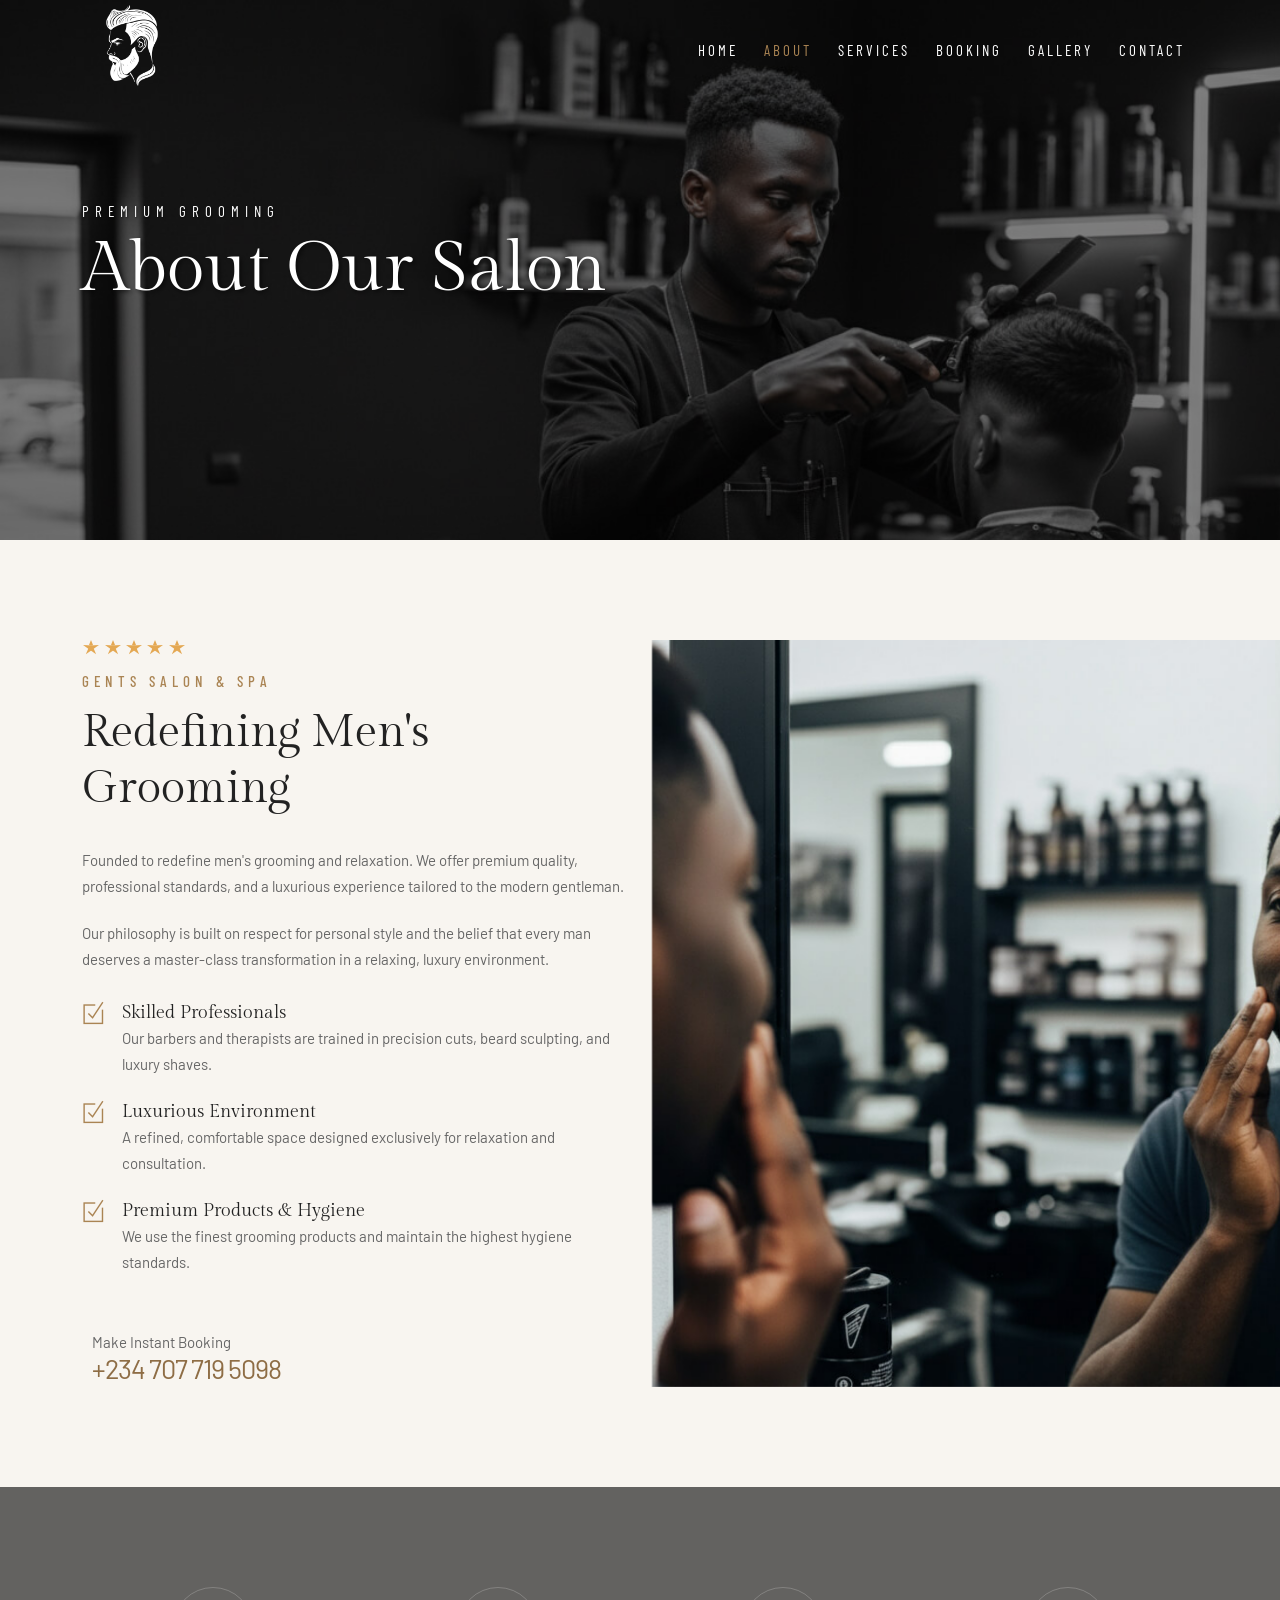
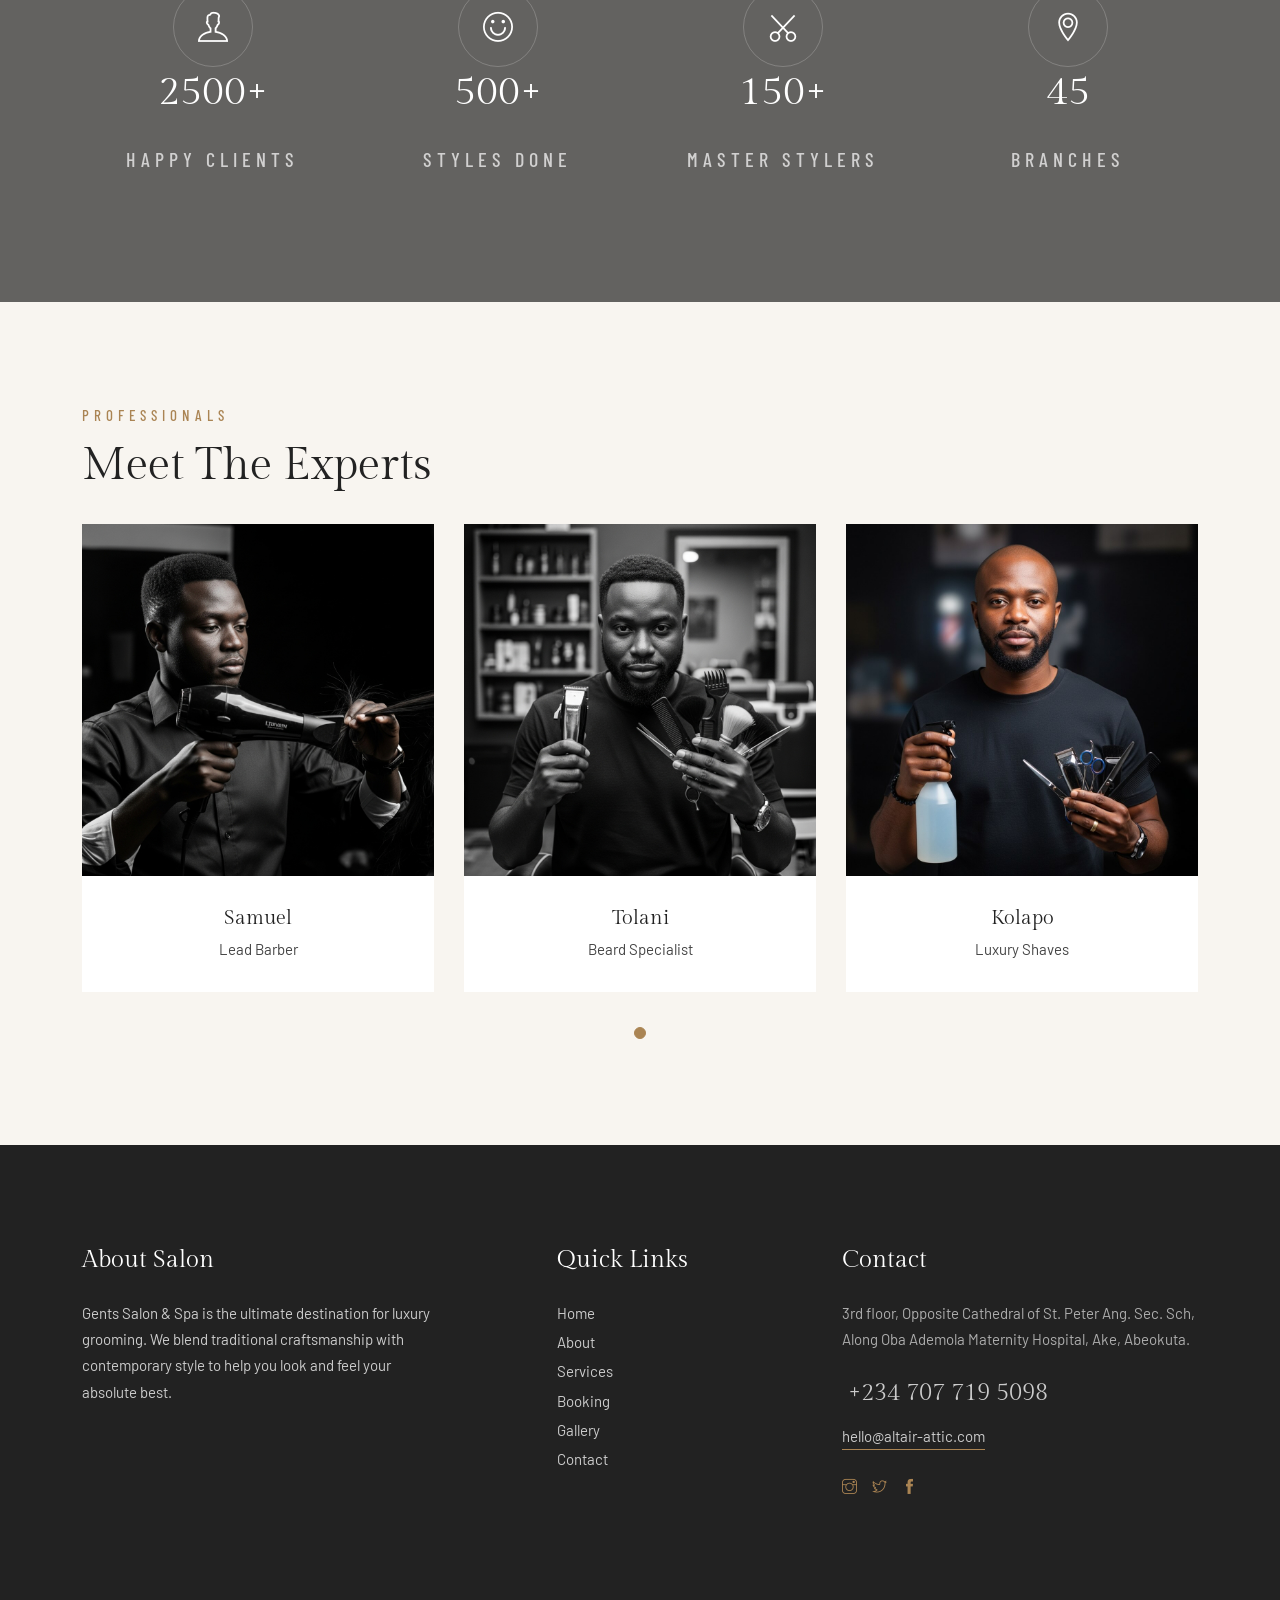
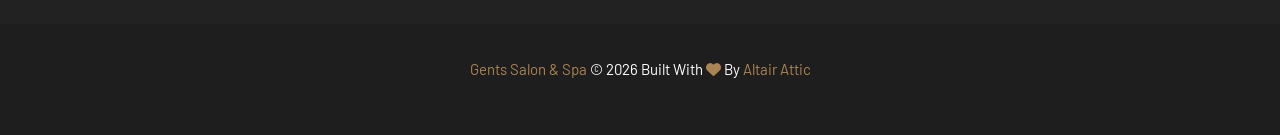
==== commit 7927429c: "Update: chnages" ====
--- a/frontend1/about.html
+++ b/frontend1/about.html
@@ -289,8 +289,11 @@
                 <div class="row">
                     <div class="col-md-12">
                         <div class="footer-bottom-inner">
-                            <p class="footer-bottom-copy-right">&copy; 2026 Gents Salon & Spa. All rights reserved. |
-                                Site by Altair Attic limited
+                            <p class="text-white">
+                                <span style="color:#AA8453;">Gents Salon & Spa</span> &copy; 2026 Built With <span
+                                    style="color: #AA8453;"><i class="fa-solid fa-heart"></i></span> By <a
+                                    href="http://altair-attic.com/software-development" style="color:#AA8453;">Altair
+                                    Attic</a>
                             </p>
                         </div>
                     </div>
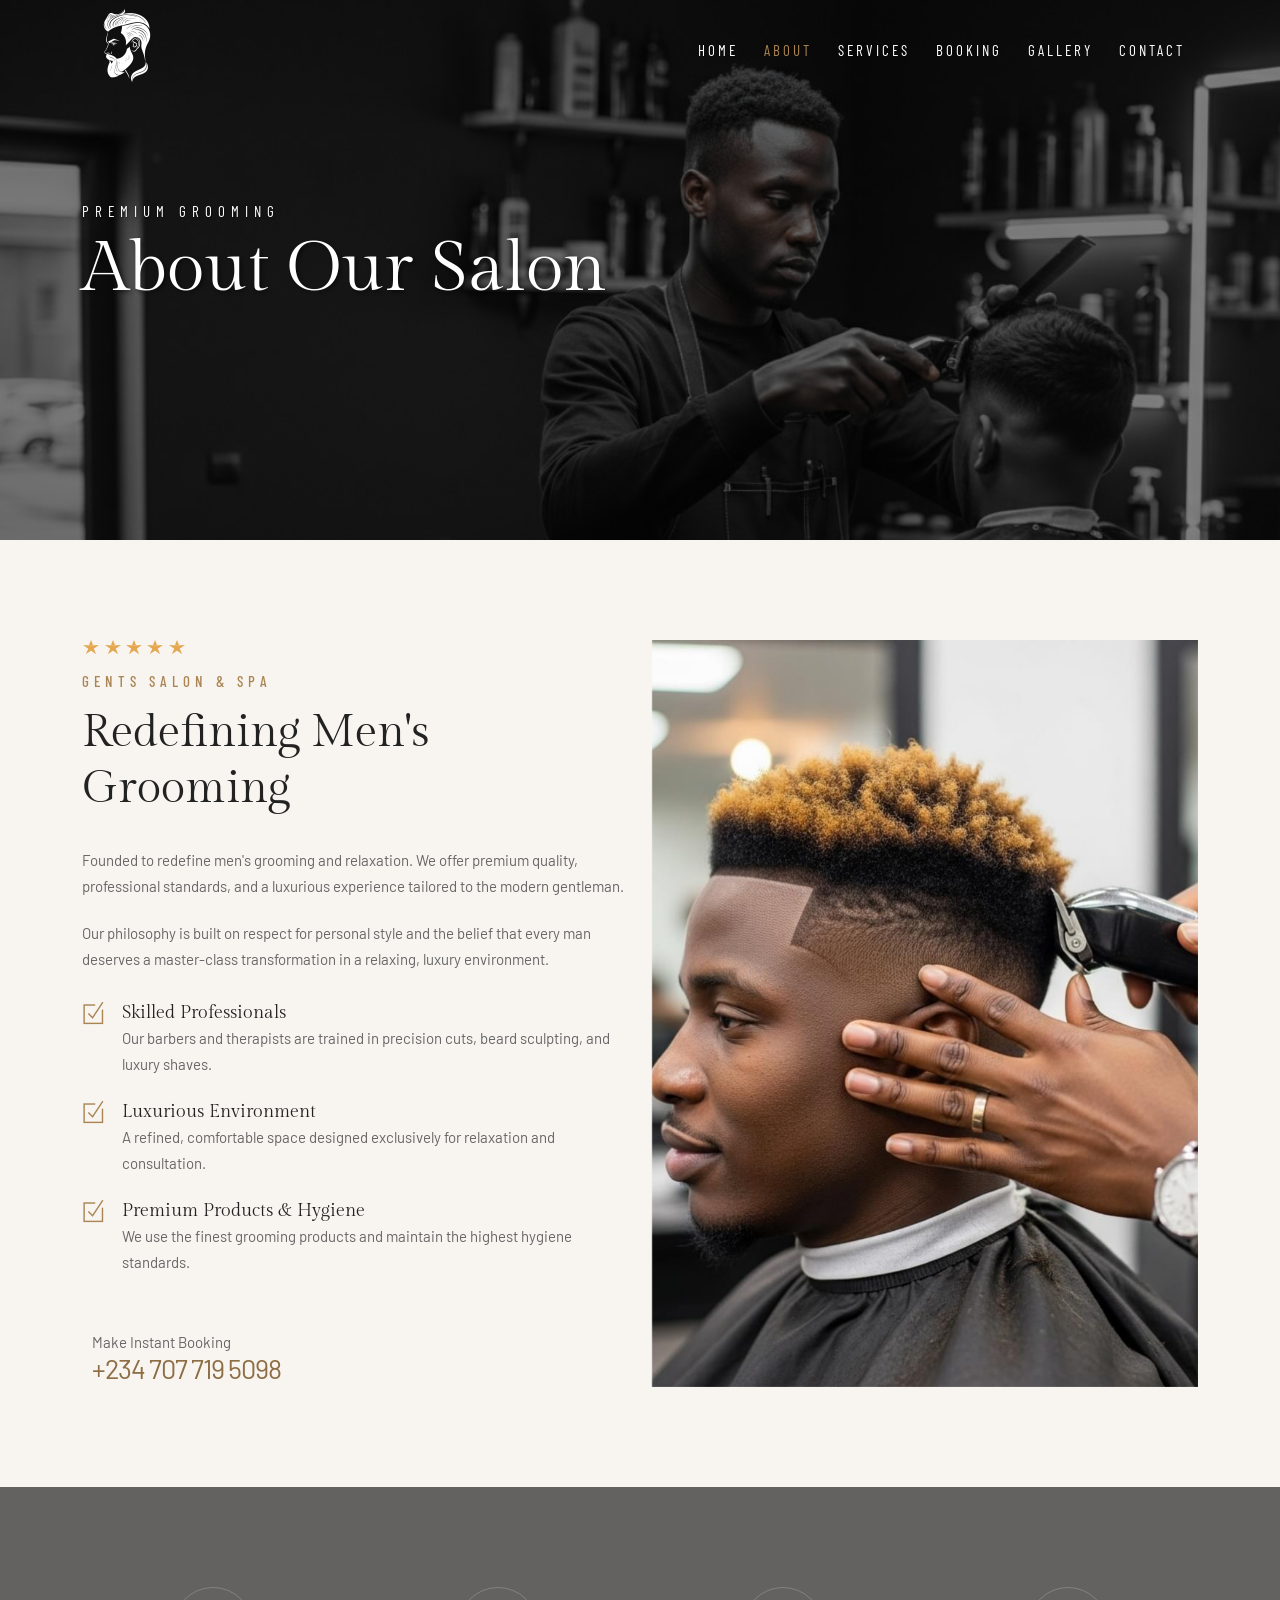
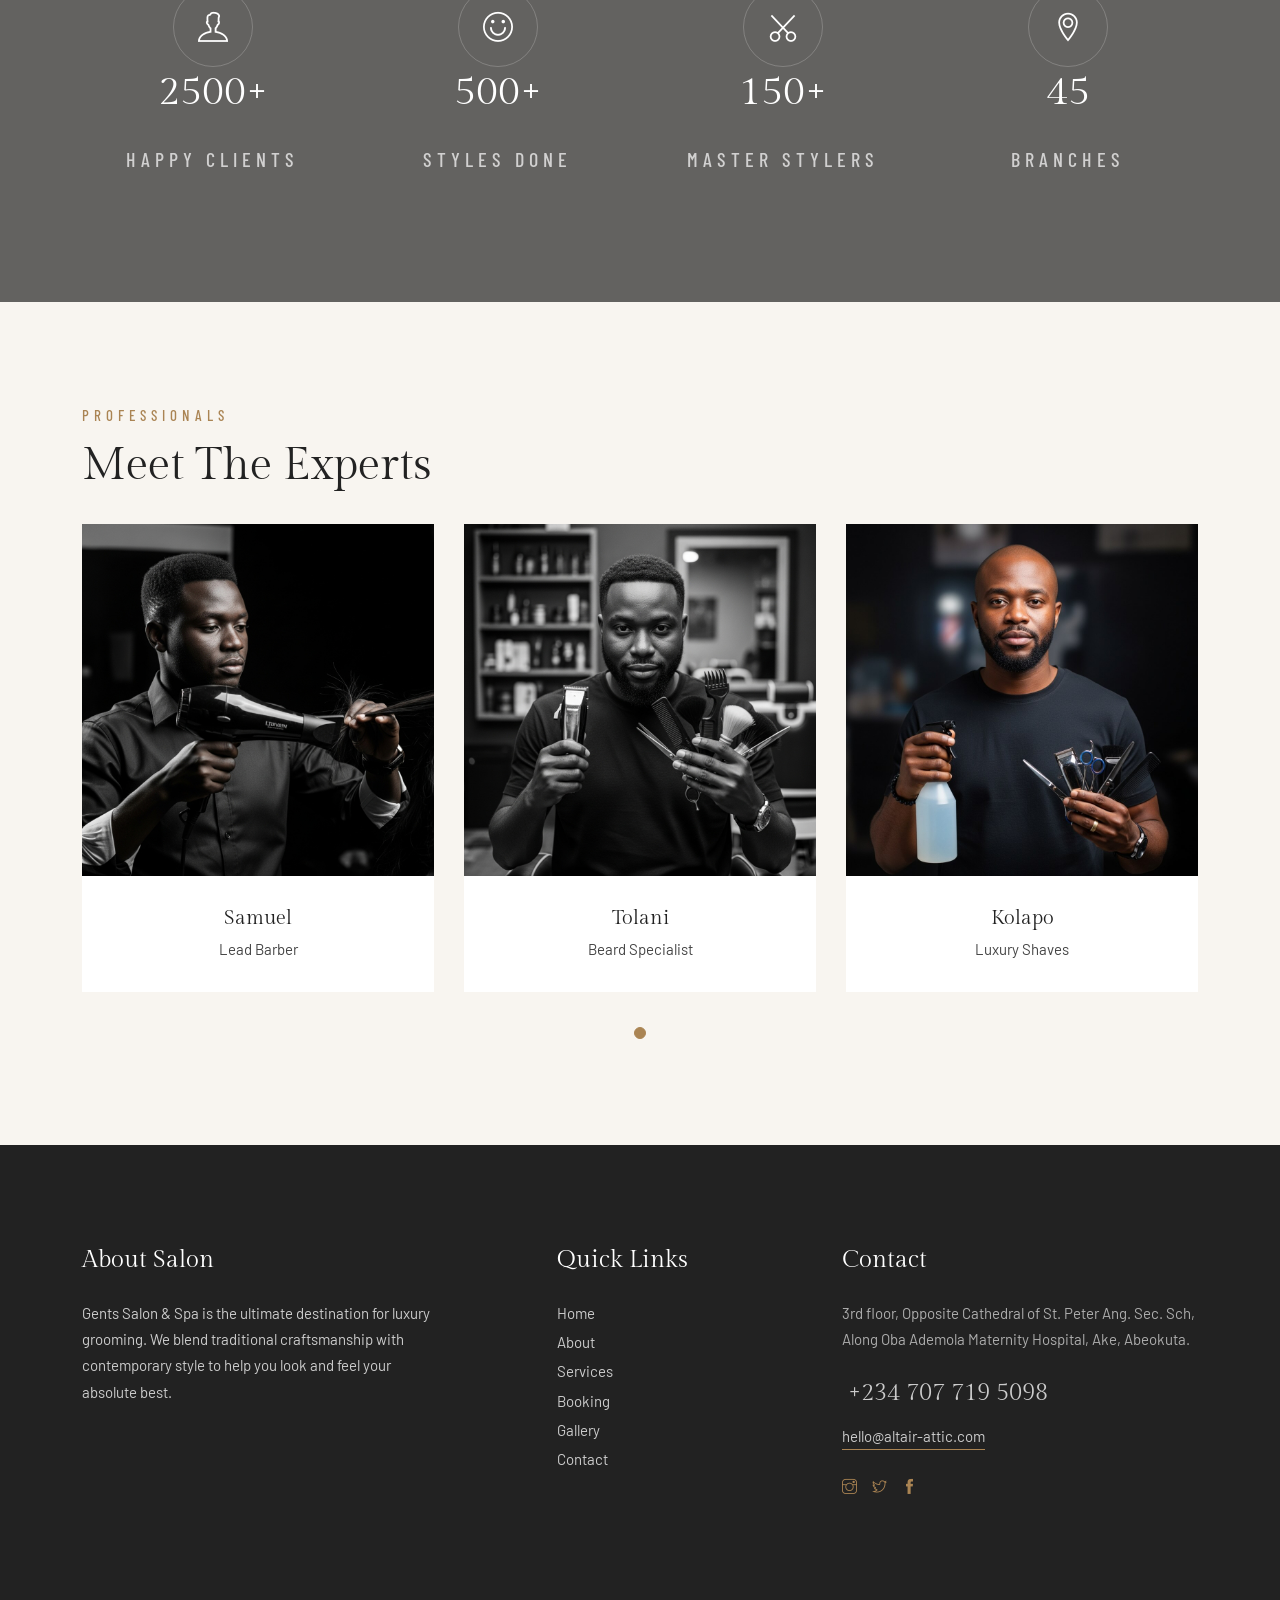
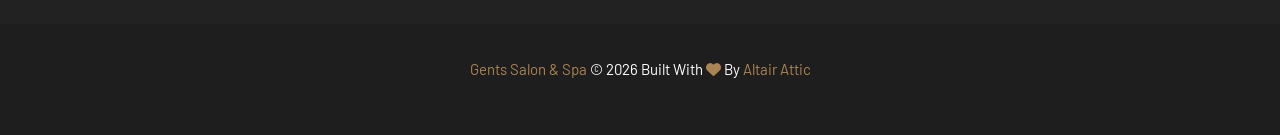
==== commit f989939f: "Update" ====
--- a/frontend1/about.html
+++ b/frontend1/about.html
@@ -124,8 +124,8 @@
                     </div>
                 </div>
                 <div class="col-md-6 mb-md-0 mb-30 animate-box" data-animate-effect="fadeInUp">
-                    <div class="gallery-img" style="height: 100%; width: 120%;">
-                        <img src="assets/images/slider/slider2.jpg" alt="" class="about-img">
+                    <div class="gallery-img" style="height: 100%; width: 100%;">
+                        <img src="assets/images/plan/maincure.jpg" alt="" class="about-img">
                     </div>
                 </div>
             </div>
--- a/frontend1/assets/css/salon-custom.css
+++ b/frontend1/assets/css/salon-custom.css
@@ -27,14 +27,20 @@
 
 /* Navbar adjustment */
 .navbar {
-    padding: 20px 0 !important;
+    padding: 10px 0 !important;
+}
+
+.nav-scroll {
+    background-color: #f8f5f0 !important;
+    /* Matches site bg color globally */
+    box-shadow: none !important;
 }
 
 /* Logo color and size adjustments */
 .logo-img {
     transition: all 0.3s ease-in-out;
-    width: 100px !important;
-    padding: 15px 0 !important;
+    width: 90px !important;
+    padding: 5px 0 !important;
     height: auto !important;
     display: block;
 }
@@ -45,8 +51,8 @@
 
 .navbar.nav-scroll .logo-img {
     filter: none;
-    width: 100px !important;
-    padding: 10px 0 !important;
+    width: 80px !important;
+    padding: 5px 0 !important;
 }
 
 /* Fix mobile navbar alignment (centered logo and menu) */
@@ -79,7 +85,10 @@
 
     .navbar.nav-scroll {
         height: auto !important;
-        padding: 7px 0 !important;
+        padding: 5px 0 !important;
+        background-color: #f8f5f0 !important;
+        /* Matches site bg color */
+        box-shadow: none !important;
     }
 
     .navbar-toggler i {
@@ -403,6 +412,19 @@
         padding: 40px 25px !important;
         height: auto !important;
     }
+
+    /* Fix row overflow caused by negative margins and large inner images */
+    .services .row,
+    .about .row {
+        margin-left: 0 !important;
+        margin-right: 0 !important;
+    }
+
+    .gallery-img,
+    .about-img-container {
+        width: 100% !important;
+        max-width: 100% !important;
+    }
 }
 
 /* Mobile Responsiveness & Layout Fixes */
@@ -417,7 +439,7 @@
     }
 
     .navbar {
-        padding: 10px 0 !important;
+        padding: 5px 0 !important;
     }
 }
 
@@ -483,7 +505,8 @@
 
     /* Logo size on mobile */
     .logo-img {
-        width: 75px !important;
+        width: 55px !important;
+        padding: 5px 0 !important;
     }
 
     /* Slider buttons centering */
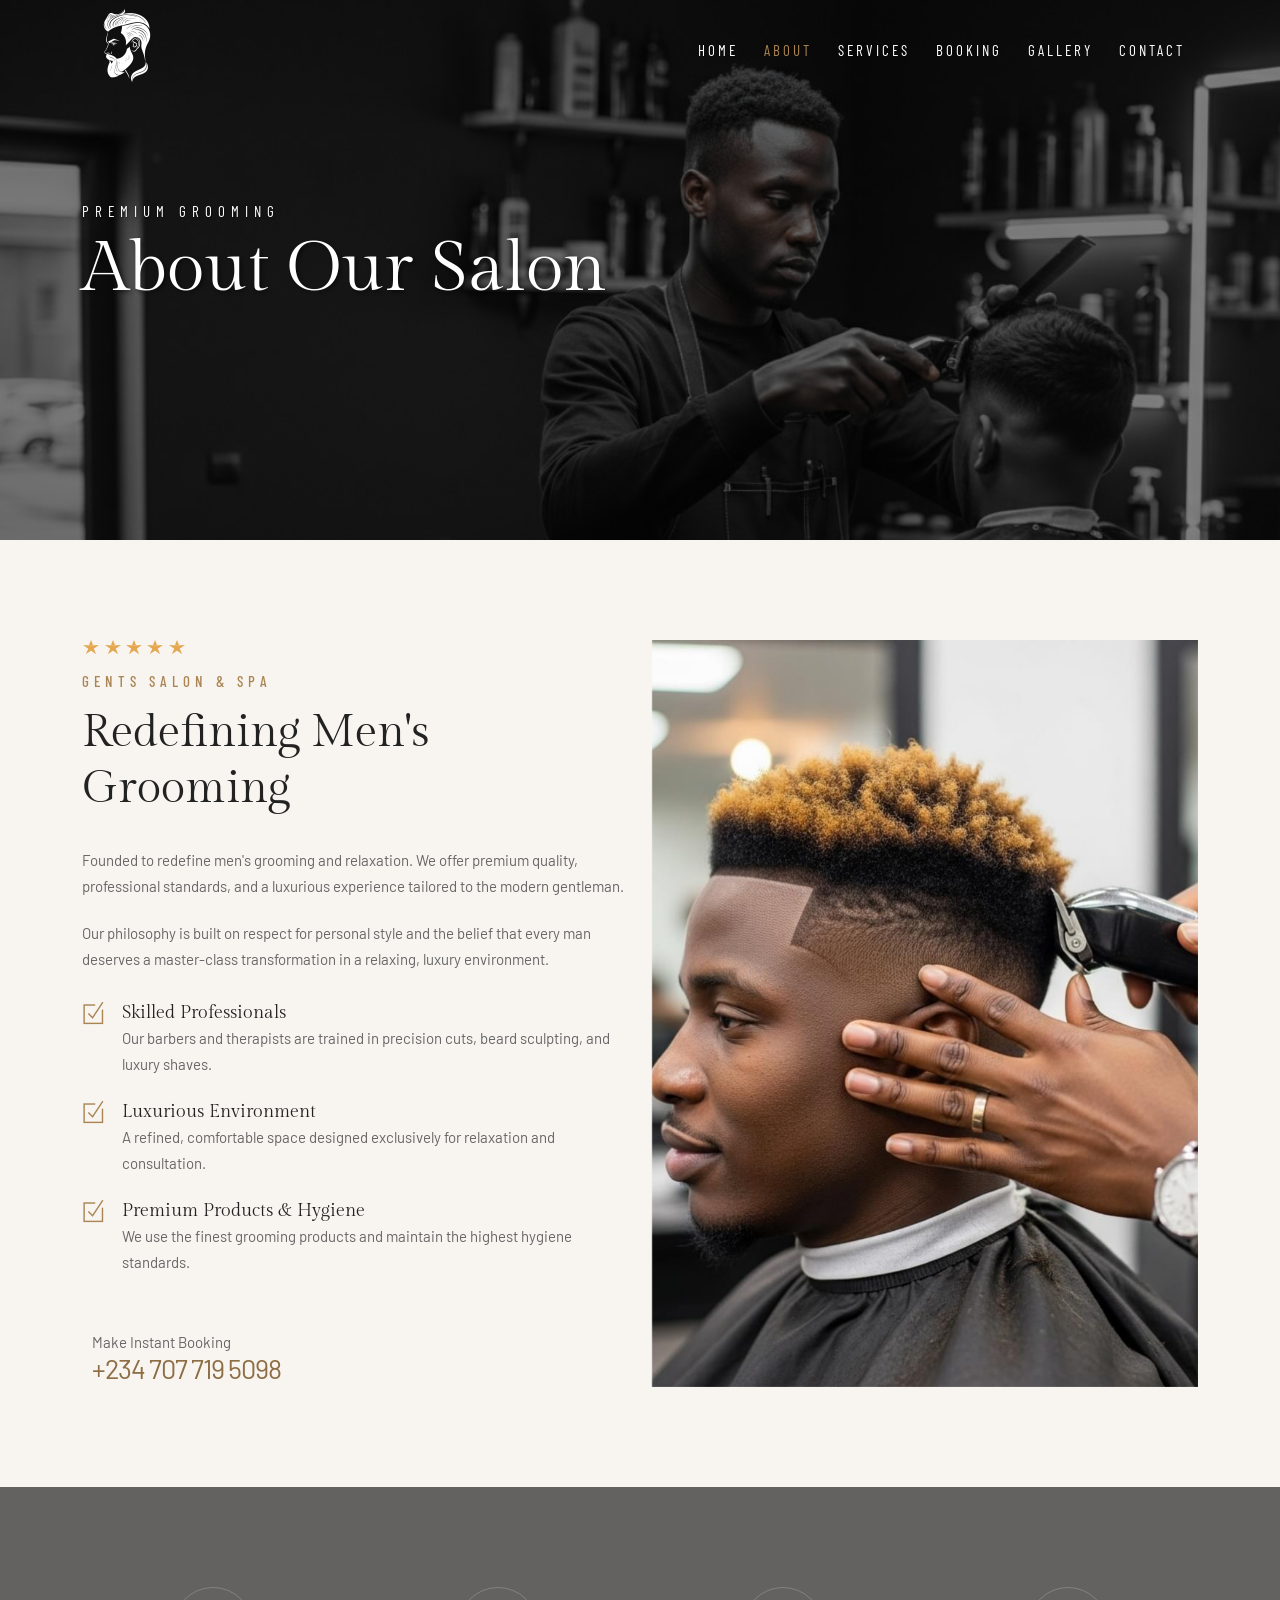
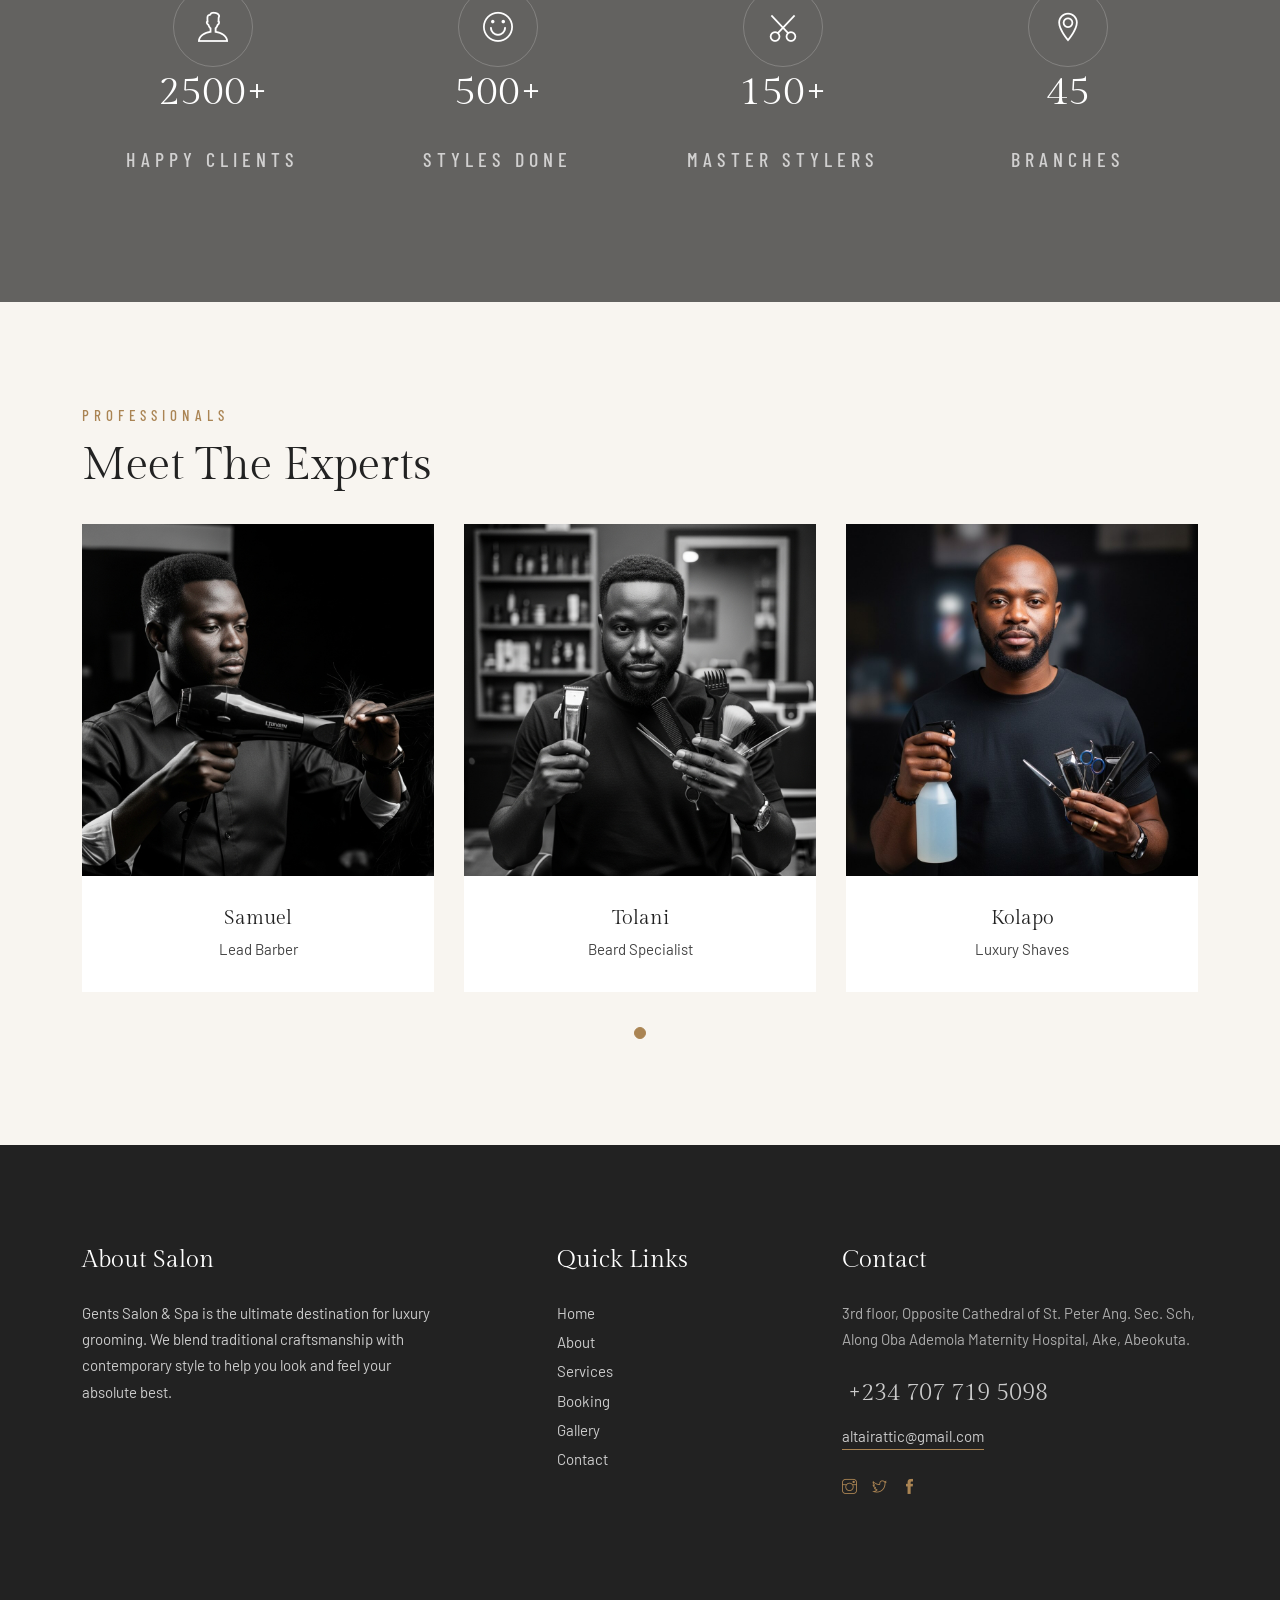
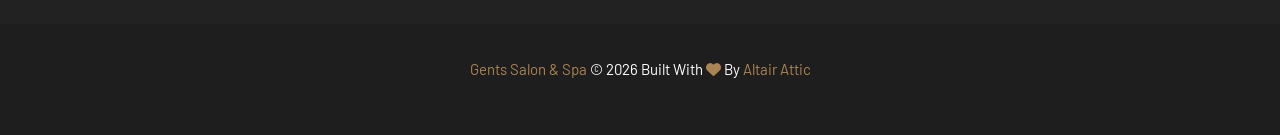
==== commit a4b64e93: "Email update" ====
--- a/frontend1/about.html
+++ b/frontend1/about.html
@@ -272,7 +272,7 @@
                                 <p class="footer-contact-phone"><span class="flaticon flaticon-call"></span> +234 707
                                     719 5098
                                 </p>
-                                <p class="footer-contact-mail">hello@altair-attic.com</p>
+                                <p class="footer-contact-mail">altairattic@gmail.com</p>
                             </div>
                             <div class="footer-about-social-list">
                                 <a href="#"><i class="ti-instagram"></i></a>
